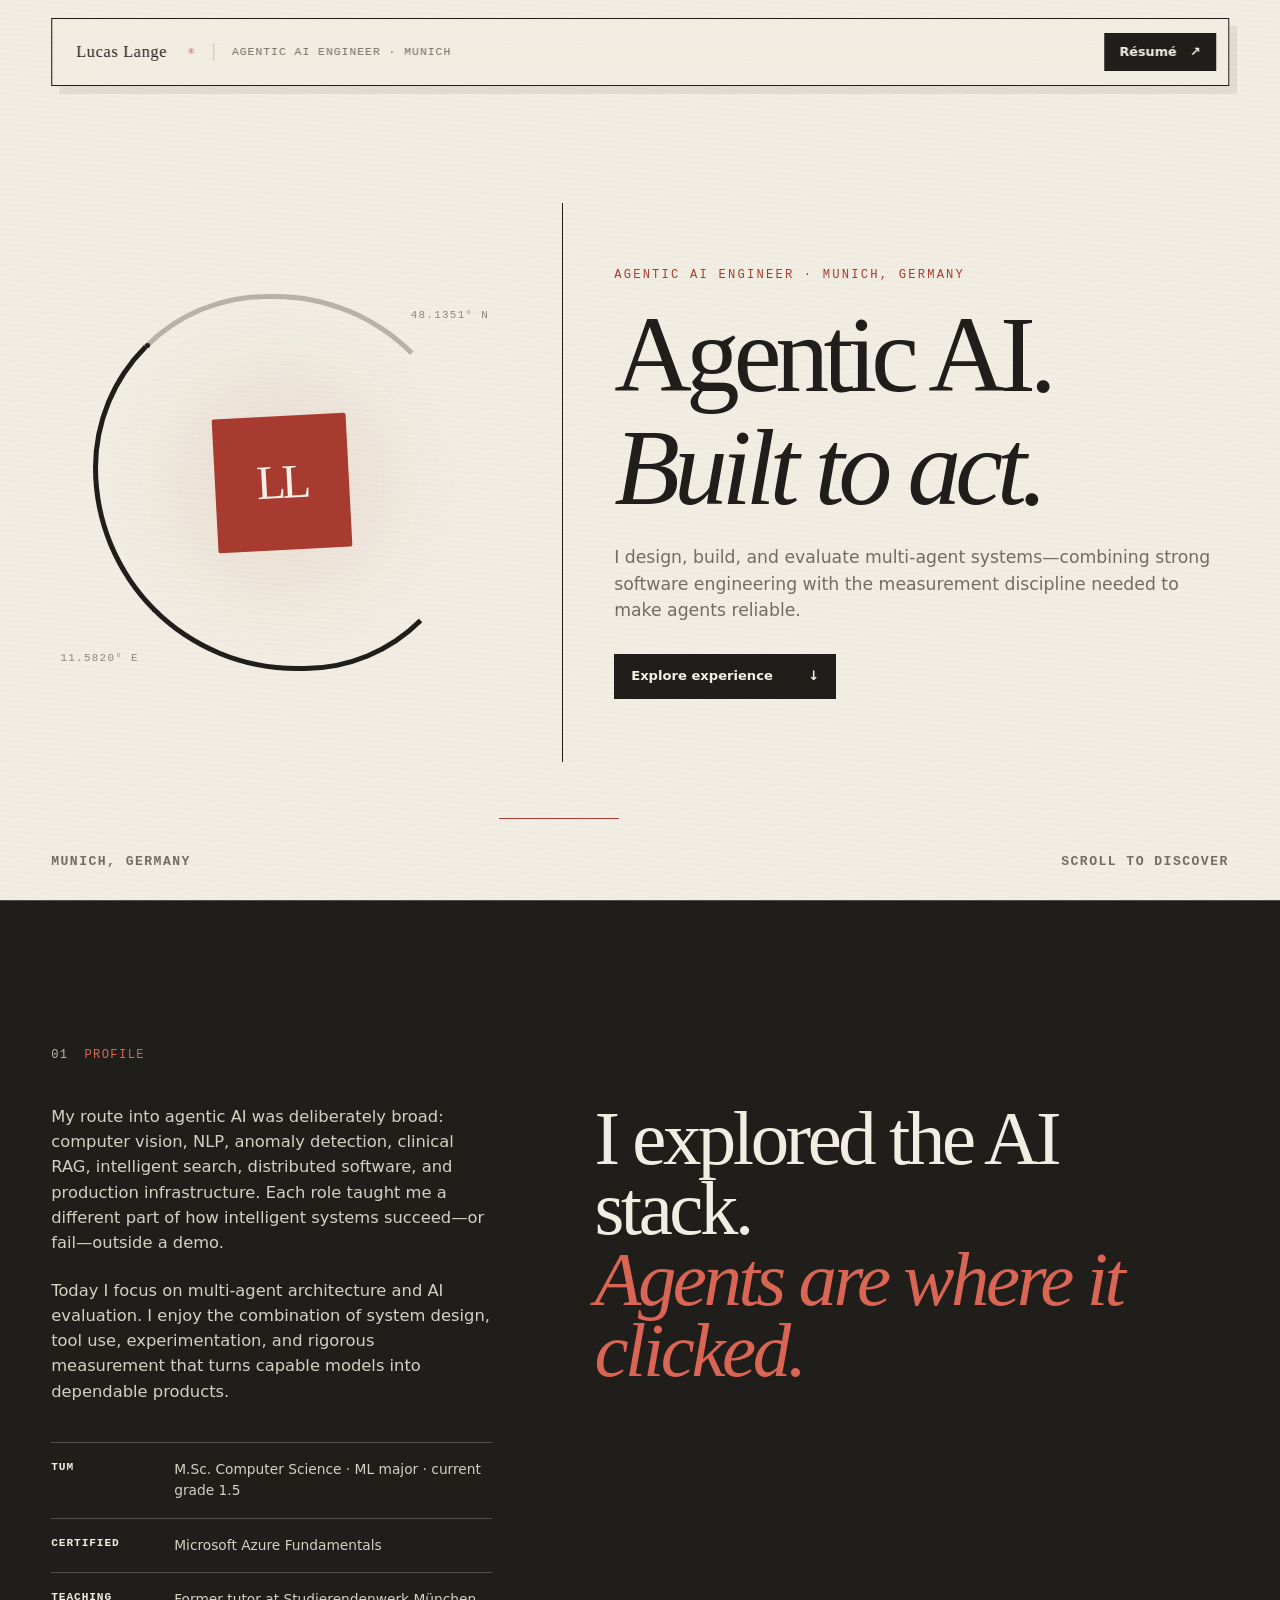
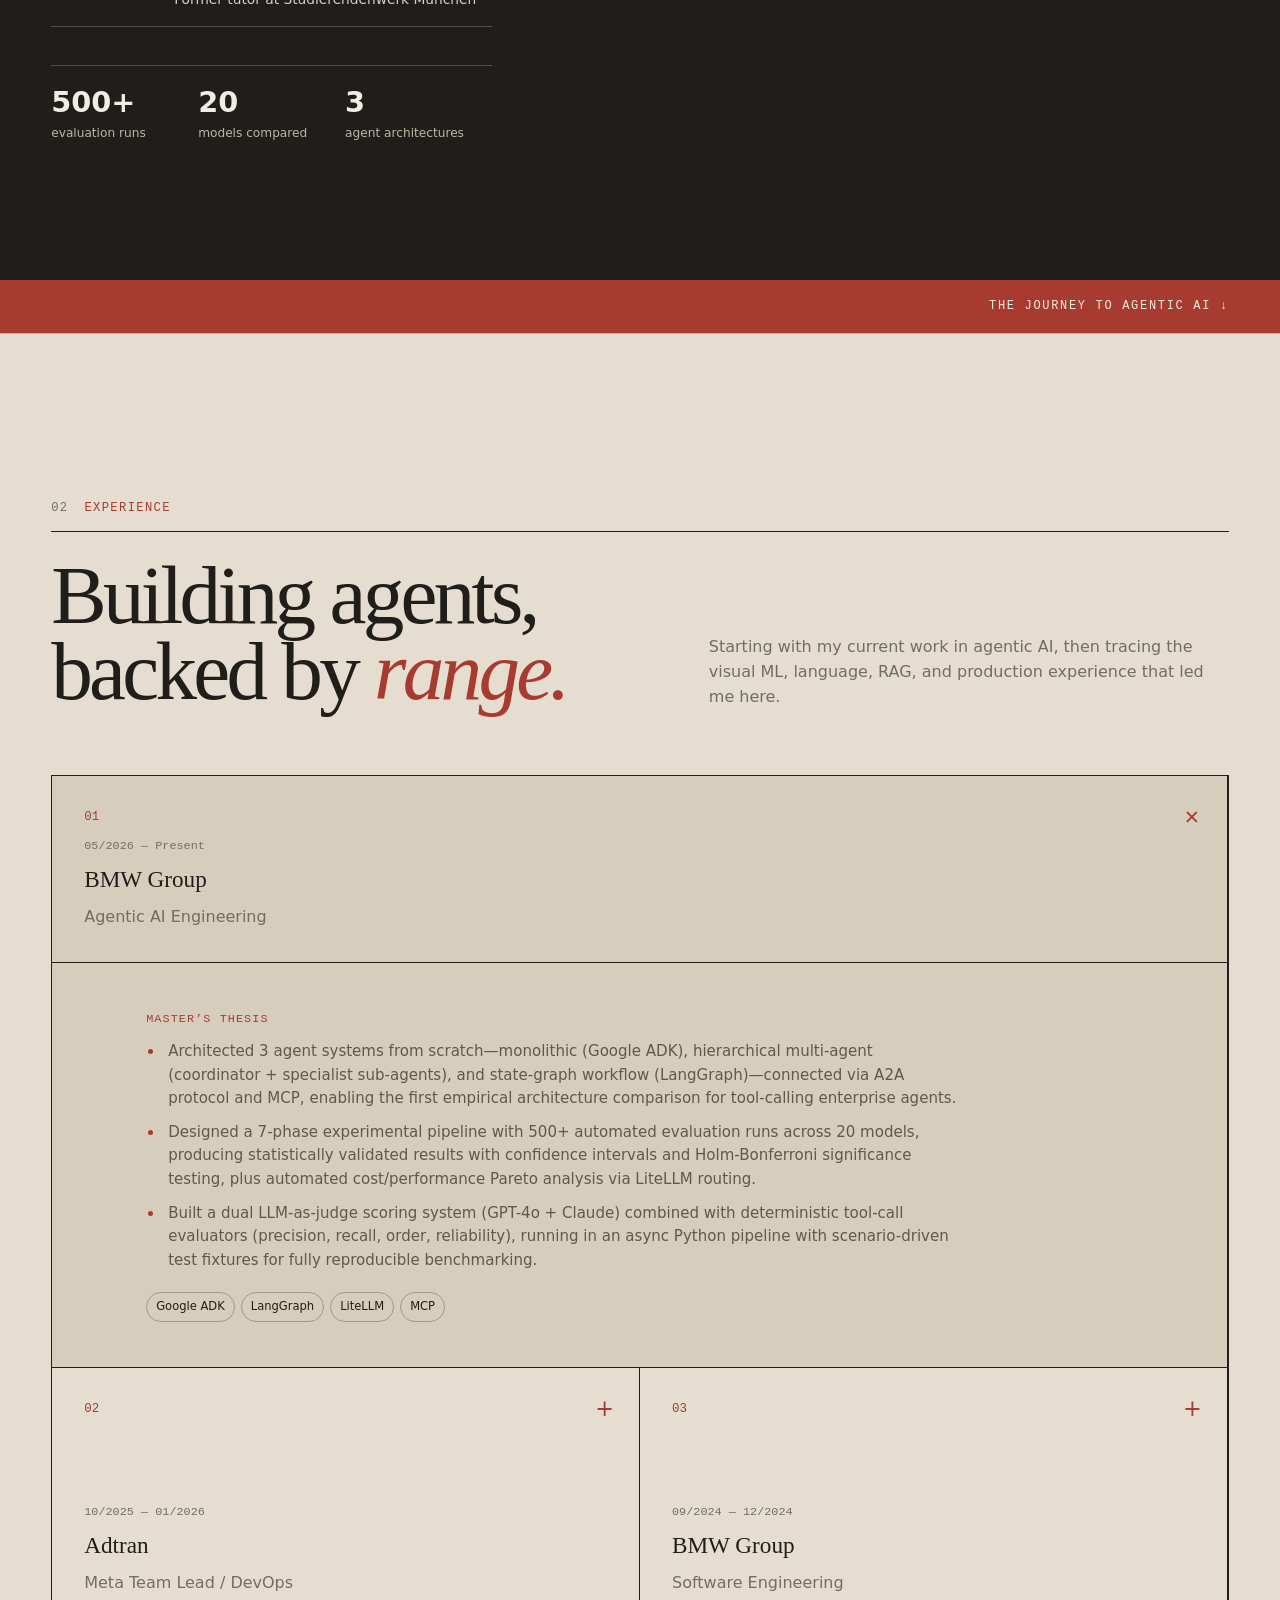
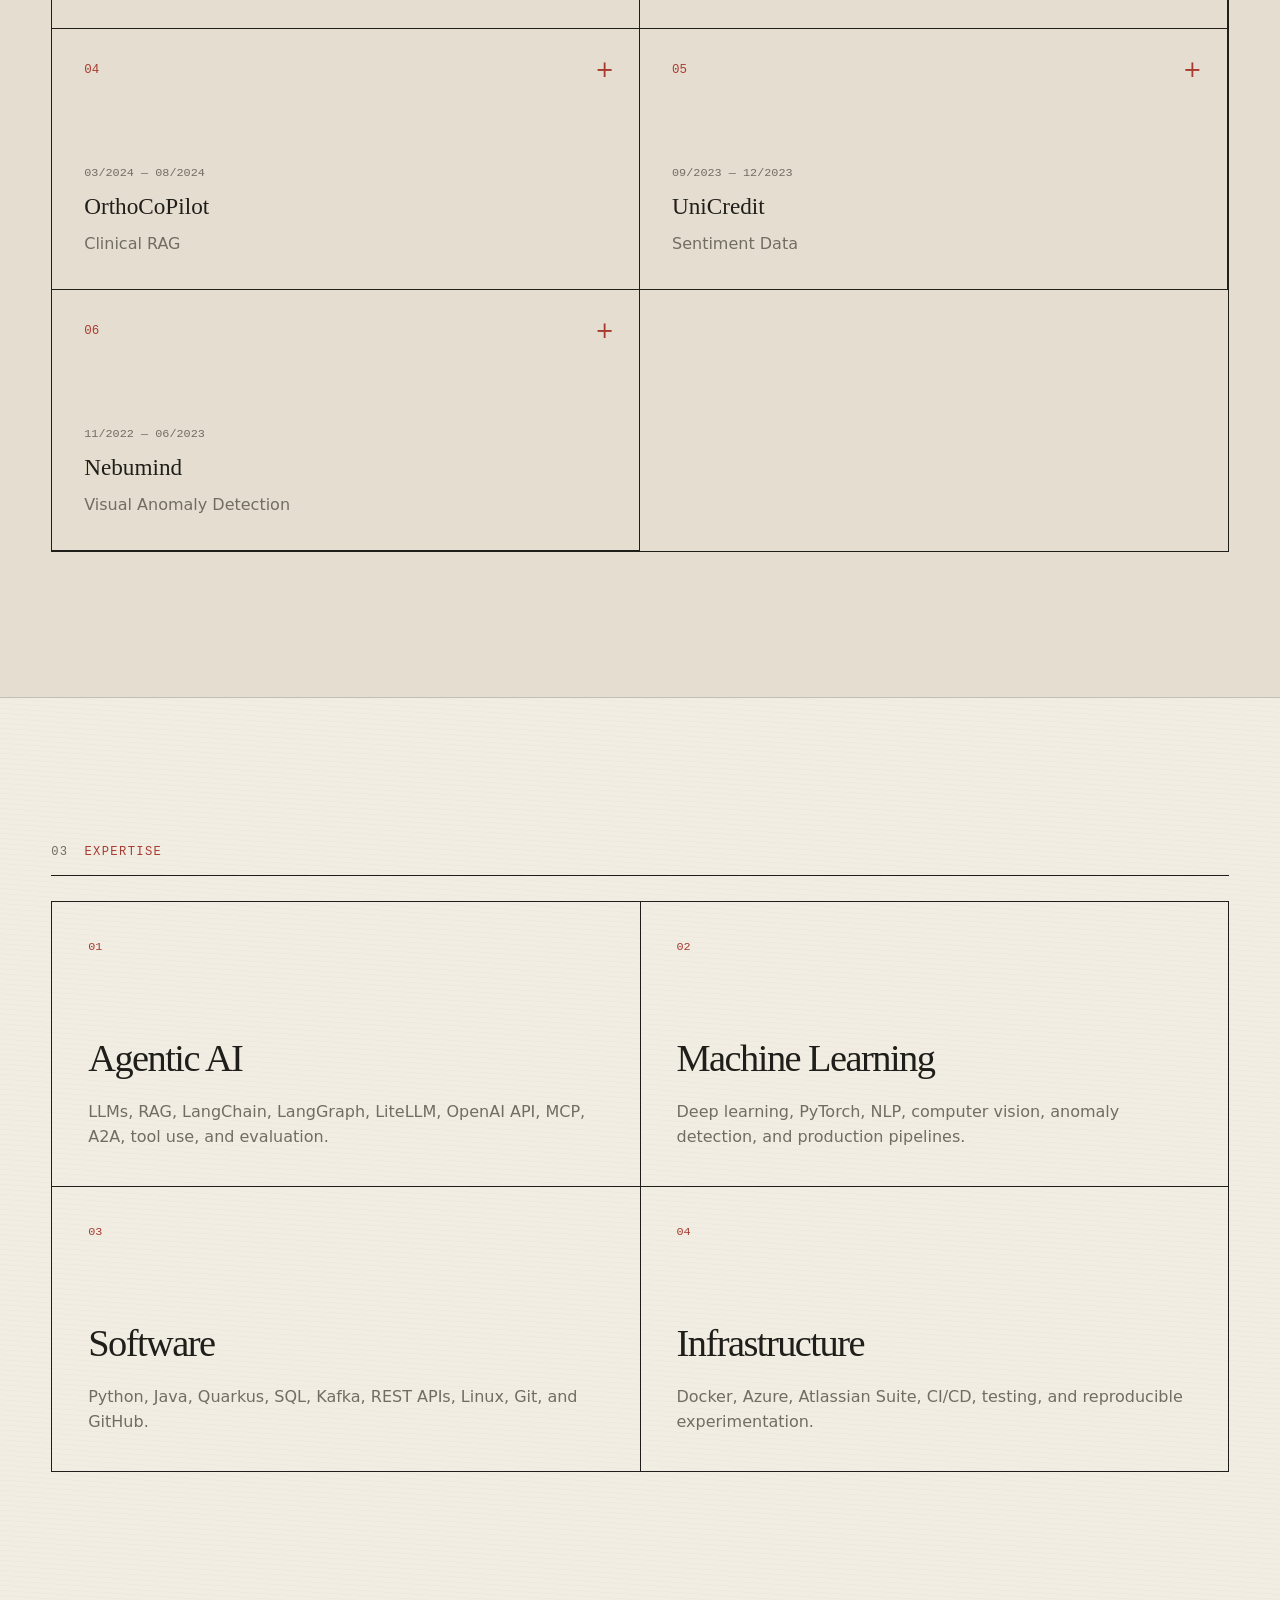
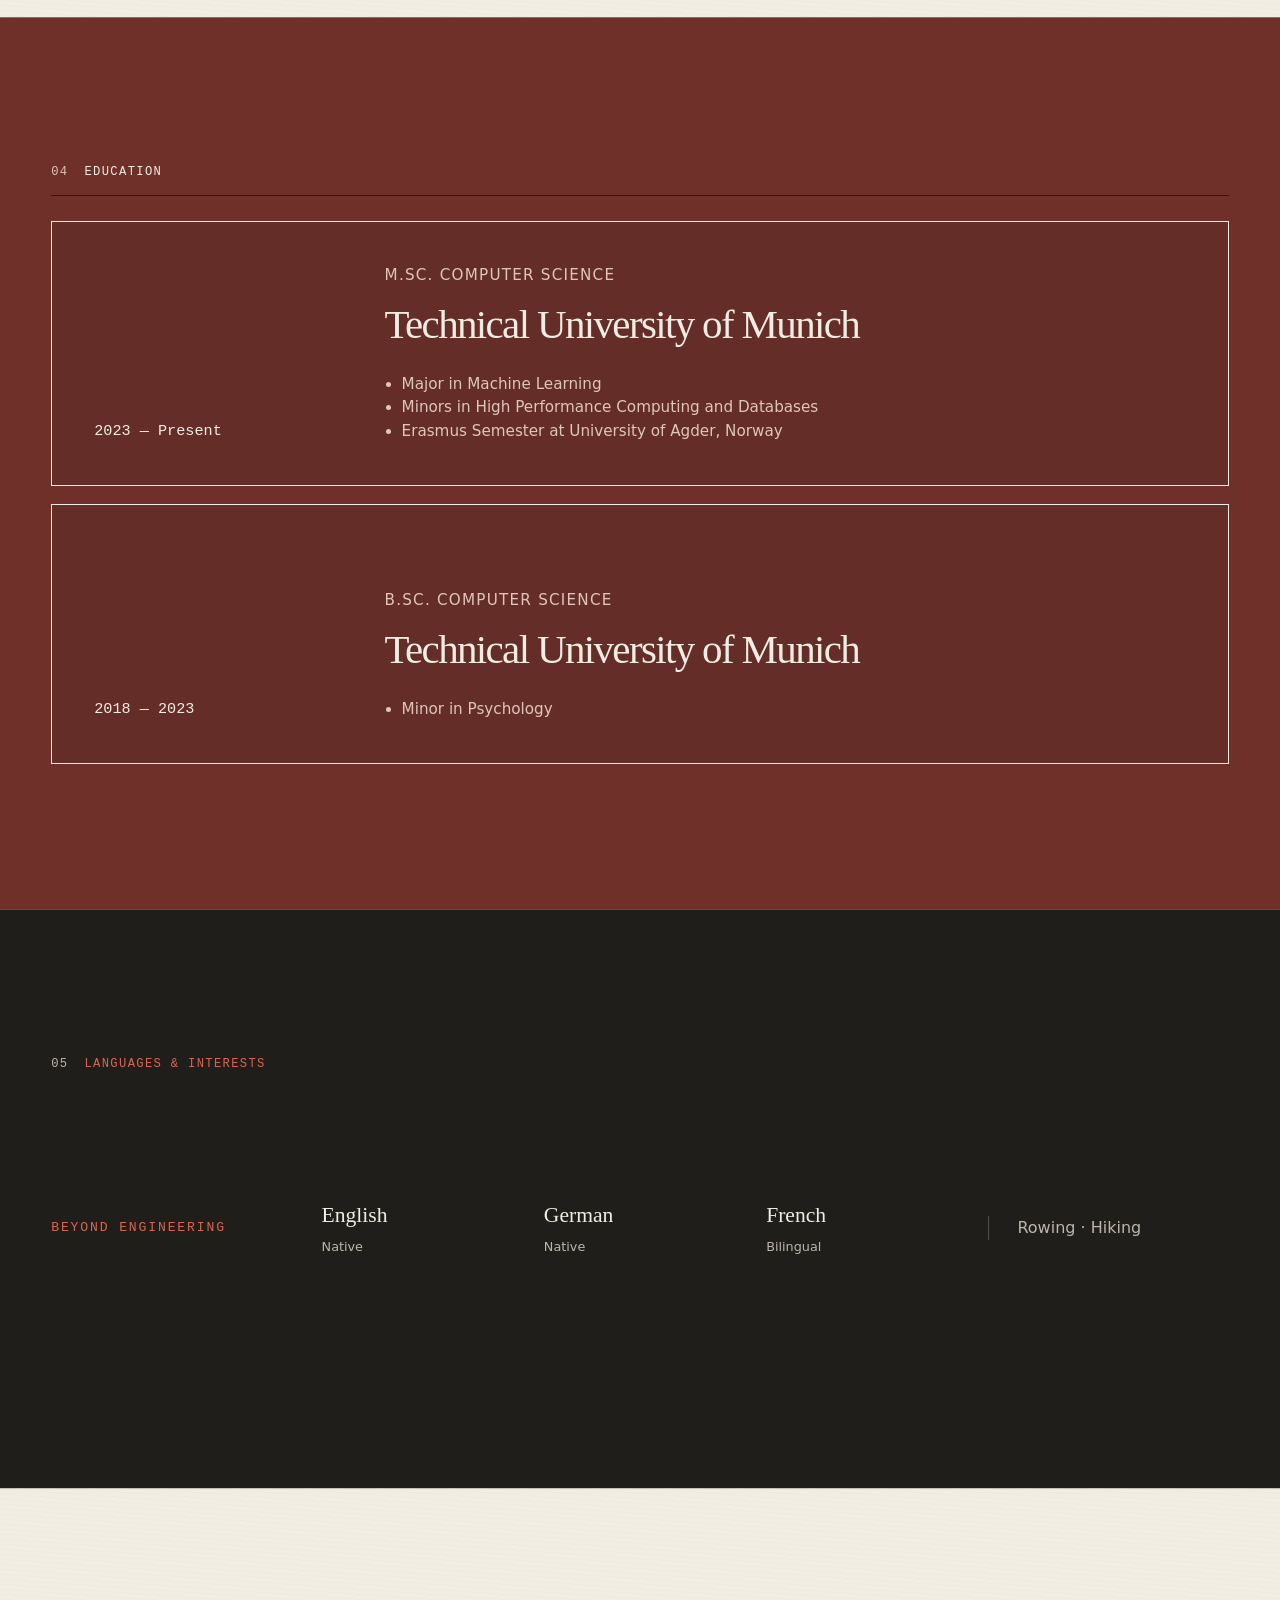
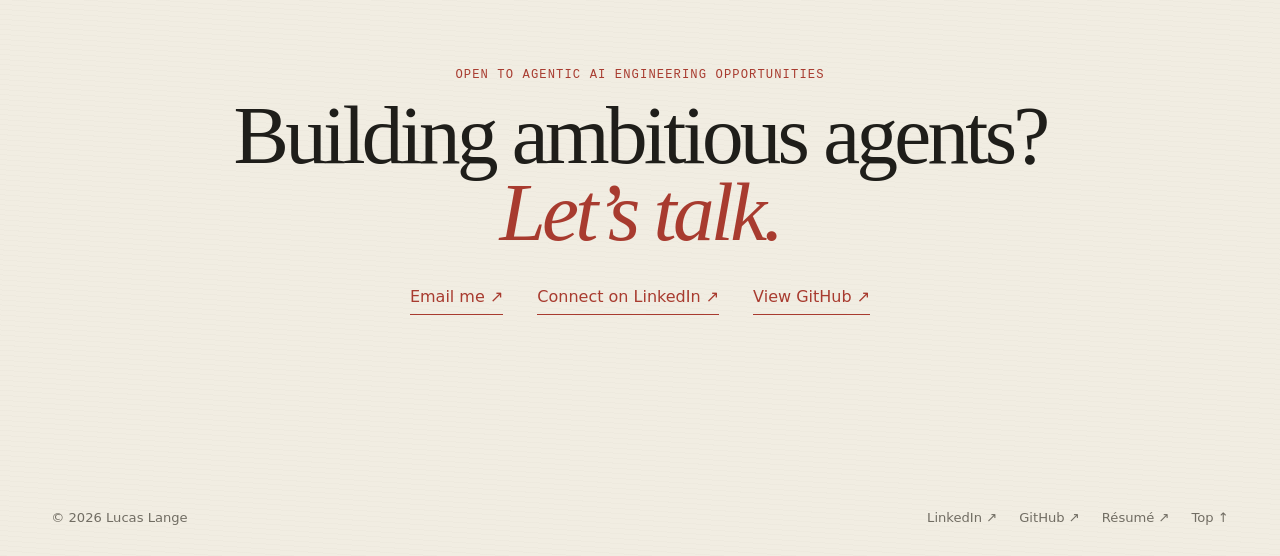
==== index.html @ dc18eecc "Use lotus favicon and simplify README" ====
<!doctype html>
<html lang="en" data-concept="wa" class="wa-two w3">
<head>
  <meta charset="utf-8">
  <meta name="viewport" content="width=device-width, initial-scale=1">
  <meta name="theme-color" content="#f1ede2">
  <meta name="description" content="Lucas Lange is an Agentic AI engineer in Munich, building and evaluating reliable multi-agent systems.">
  <title>Lucas Lange — Agentic AI Engineer</title>
  <link rel="icon" href="white_lotus.jpg" type="image/jpeg">
  <link rel="stylesheet" href="styles.css">
  <noscript><style>.reveal{opacity:1!important;transform:none!important}</style></noscript>
  <script src="script.js" defer></script>
</head>
<body>
  <a class="skip-link" href="#main">Skip to content</a>

  <header class="site-nav" data-header>
    <a class="wordmark" href="#top">Lucas Lange<span>®</span></a>
    <nav aria-label="Main navigation"><a href="#profile">Profile</a><a href="#experience">Experience</a><a href="#expertise">Expertise</a></nav>
    <a class="nav-action" href="LucasLange_CV_19072026.pdf" target="_blank" rel="noreferrer">Résumé <span>↗</span></a>
  </header>

  <main id="main">
    <section class="hero frame" id="top">
      <div class="hero-copy reveal">
        <p class="micro">Agentic AI Engineer · Munich, Germany</p>
        <h1><span class="line-one">Agentic AI.</span><span class="line-two">Built to act.</span></h1>
        <p class="hero-intro">I design, build, and evaluate multi-agent systems—combining strong software engineering with the measurement discipline needed to make agents reliable.</p>
        <a class="hero-link" href="#experience">Explore experience <span>↓</span></a>
      </div>

      <div class="hero-object reveal" aria-hidden="true">
        <div class="radar-ring ring-one"></div><div class="radar-ring ring-two"></div>
        <div class="object-core"><span>LL</span><small>AI / ML</small></div>
        <span class="coordinate coord-one">48.1351° N</span><span class="coordinate coord-two">11.5820° E</span>
      </div>
      <div class="hero-foot"><span>Munich, Germany</span><span>Scroll to discover</span></div>
    </section>

    <section class="profile section" id="profile">
      <div class="section-inner">
        <div class="section-tag reveal"><span>01</span> Profile</div>
        <div class="profile-grid">
          <h2 class="reveal">I explored the AI stack.<br><em>Agents are where it clicked.</em></h2>
          <div class="profile-copy reveal">
            <p>My route into agentic AI was deliberately broad: computer vision, NLP, anomaly detection, clinical RAG, intelligent search, distributed software, and production infrastructure. Each role taught me a different part of how intelligent systems succeed—or fail—outside a demo.</p>
            <p>Today I focus on multi-agent architecture and AI evaluation. I enjoy the combination of system design, tool use, experimentation, and rigorous measurement that turns capable models into dependable products.</p>
            <div class="profile-evidence">
              <span><b>TUM</b>M.Sc. Computer Science · ML major · current grade 1.5</span>
              <span><b>Certified</b>Microsoft Azure Fundamentals</span>
              <span><b>Teaching</b>Former tutor at Studierendenwerk München</span>
            </div>
            <div class="metrics"><div><strong>500+</strong><span>evaluation runs</span></div><div><strong>20</strong><span>models compared</span></div><div><strong>3</strong><span>agent architectures</span></div></div>
          </div>
        </div>
      </div>
    </section>

    <section class="experience section" id="experience">
      <div class="section-inner">
        <div class="section-tag reveal"><span>02</span> Experience</div>
        <div class="experience-heading reveal"><h2>Building agents,<br>backed by <em>range.</em></h2><p>Starting with my current work in agentic AI, then tracing the visual ML, language, RAG, and production experience that led me here.</p></div>
        <div class="experience-grid">
          <details class="experience-object reveal" name="roles" open>
            <summary><span class="object-number">01</span><div class="object-label"><small>05/2026 — Present</small><strong>BMW Group</strong><span>Agentic AI Engineering</span></div><i>+</i></summary>
            <div class="object-copy"><p class="role-title">Master’s Thesis</p><ul><li>Architected 3 agent systems from scratch—monolithic (Google ADK), hierarchical multi-agent (coordinator + specialist sub-agents), and state-graph workflow (LangGraph)—connected via A2A protocol and MCP, enabling the first empirical architecture comparison for tool-calling enterprise agents.</li><li>Designed a 7-phase experimental pipeline with 500+ automated evaluation runs across 20 models, producing statistically validated results with confidence intervals and Holm-Bonferroni significance testing, plus automated cost/performance Pareto analysis via LiteLLM routing.</li><li>Built a dual LLM-as-judge scoring system (GPT-4o + Claude) combined with deterministic tool-call evaluators (precision, recall, order, reliability), running in an async Python pipeline with scenario-driven test fixtures for fully reproducible benchmarking.</li></ul><div class="role-tags"><span>Google ADK</span><span>LangGraph</span><span>LiteLLM</span><span>MCP</span></div></div>
          </details>
          <details class="experience-object reveal" name="roles">
            <summary><span class="object-number">02</span><div class="object-label"><small>10/2025 — 01/2026</small><strong>Adtran</strong><span>Meta Team Lead / DevOps</span></div><i>+</i></summary>
            <div class="object-copy"><p class="role-title">Meta Team Lead / DevOps Engineer</p><ul><li>Owned DevOps lifecycle (CI/CD, Docker, hosting) and implemented offline-first sync with conflict resolution for a fault-management platform (Rust, PostgreSQL, React Native).</li></ul><div class="role-tags"><span>Rust</span><span>PostgreSQL</span><span>React Native</span><span>Docker</span></div></div>
          </details>
          <details class="experience-object reveal" name="roles">
            <summary><span class="object-number">03</span><div class="object-label"><small>09/2024 — 12/2024</small><strong>BMW Group</strong><span>Software Engineering</span></div><i>+</i></summary>
            <div class="object-copy"><p class="role-title">Software Engineer Intern</p><ul><li>Developed a Python-based anomaly detection system with REST APIs, collaborating with UI designers on Figma prototypes for the frontend interface, achieving a 10% error rate reduction in production configurations.</li><li>Engineered key components of an intelligent search algorithm using Java Quarkus, Python, and Kafka Streams, while implementing CI/CD pipelines in a joint BMW-Microsoft team, contributing to a solution achieving €9M annual cost savings.</li></ul><div class="role-tags"><span>Python</span><span>Java Quarkus</span><span>Kafka</span><span>CI/CD</span></div></div>
          </details>
          <details class="experience-object reveal" name="roles">
            <summary><span class="object-number">04</span><div class="object-label"><small>03/2024 — 08/2024</small><strong>OrthoCoPilot</strong><span>Clinical RAG</span></div><i>+</i></summary>
            <div class="object-copy"><p class="role-title">Machine Learning Working Student</p><ul><li>Designed and implemented a RAG pipeline (LangChain, Llama 2) to extract and structure medical information from clinical documentation, collaborating with medical professionals to ensure clinical accuracy.</li></ul><div class="role-tags"><span>LangChain</span><span>Llama 2</span><span>RAG</span><span>NLP</span></div></div>
          </details>
          <details class="experience-object reveal" name="roles">
            <summary><span class="object-number">05</span><div class="object-label"><small>09/2023 — 12/2023</small><strong>UniCredit</strong><span>Sentiment Data</span></div><i>+</i></summary>
            <div class="object-copy"><p class="role-title">Machine Learning Working Student</p><ul><li>Built data wrangling and preprocessing pipelines for a sentiment analysis dataset, aligning deliverables directly with stakeholders (Python, data pipeline, NLP).</li></ul><div class="role-tags"><span>Python</span><span>Data pipeline</span><span>NLP</span></div></div>
          </details>
          <details class="experience-object reveal" name="roles">
            <summary><span class="object-number">06</span><div class="object-label"><small>11/2022 — 06/2023</small><strong>Nebumind</strong><span>Visual Anomaly Detection</span></div><i>+</i></summary>
            <div class="object-copy"><p class="role-title">Data Analytics & Machine Learning Working Student</p><ul><li>Automated an image-based anomaly detection pipeline and built the accompanying dashboard UI (Python, computer vision, dashboard).</li></ul><div class="role-tags"><span>Python</span><span>Computer vision</span><span>Dashboard</span></div></div>
          </details>
        </div>
      </div>
    </section>

    <section class="expertise section" id="expertise">
      <div class="section-inner">
        <div class="section-tag reveal"><span>03</span> Expertise</div>
        <div class="expertise-grid">
          <article class="expertise-card reveal"><span>01</span><h3>Agentic AI</h3><p>LLMs, RAG, LangChain, LangGraph, LiteLLM, OpenAI API, MCP, A2A, tool use, and evaluation.</p></article>
          <article class="expertise-card reveal"><span>02</span><h3>Machine Learning</h3><p>Deep learning, PyTorch, NLP, computer vision, anomaly detection, and production pipelines.</p></article>
          <article class="expertise-card reveal"><span>03</span><h3>Software</h3><p>Python, Java, Quarkus, SQL, Kafka, REST APIs, Linux, Git, and GitHub.</p></article>
          <article class="expertise-card reveal"><span>04</span><h3>Infrastructure</h3><p>Docker, Azure, Atlassian Suite, CI/CD, testing, and reproducible experimentation.</p></article>
        </div>
      </div>
    </section>

    <section class="education section" id="education">
      <div class="section-inner">
        <div class="section-tag reveal"><span>04</span> Education</div>
        <div class="education-grid">
          <article class="education-card reveal"><time>2023 — Present</time><div><p>M.Sc. Computer Science</p><h3>Technical University of Munich</h3><ul><li>Major in Machine Learning</li><li>Minors in High Performance Computing and Databases</li><li>Erasmus Semester at University of Agder, Norway</li></ul></div></article>
          <article class="education-card reveal"><time>2018 — 2023</time><div><p>B.Sc. Computer Science</p><h3>Technical University of Munich</h3><ul><li>Minor in Psychology</li></ul></div></article>
        </div>
      </div>
    </section>

    <section class="languages-section section" id="languages">
      <div class="section-inner">
        <div class="section-tag reveal"><span>05</span> Languages &amp; interests</div>
        <div class="languages reveal"><span>Beyond engineering</span><strong>English <small>Native</small></strong><strong>German <small>Native</small></strong><strong>French <small>Bilingual</small></strong><i>Rowing · Hiking</i></div>
      </div>
    </section>

    <section class="contact section" id="contact"><div class="section-inner reveal"><p>Open to Agentic AI engineering opportunities</p><h2>Building ambitious agents?<br><em>Let’s talk.</em></h2><div class="contact-actions"><a href="mailto:lucas.lange1113@gmail.com">Email me <span>↗</span></a><a href="https://www.linkedin.com/in/lucas-lange-/" target="_blank" rel="noreferrer">Connect on LinkedIn <span>↗</span></a><a href="https://github.com/LucasLange1113" target="_blank" rel="noreferrer">View GitHub <span>↗</span></a></div></div></section>
  </main>

  <footer class="footer frame"><p>© <span data-year></span> Lucas Lange</p><div><a href="https://www.linkedin.com/in/lucas-lange-/" target="_blank" rel="noreferrer">LinkedIn ↗</a><a href="https://github.com/LucasLange1113" target="_blank" rel="noreferrer">GitHub ↗</a><a href="LucasLange_CV_19072026.pdf" target="_blank" rel="noreferrer">Résumé ↗</a><a href="#top">Top ↑</a></div></footer>
</body>
</html>
---- styles.css ----
:root {
  --bg:#171717; --panel:#1d1d1d; --ink:#f5f5f1; --muted:#aaa9a4; --accent:#f2ff19; --line:rgba(255,255,255,.14);
  --sans:Inter,"Helvetica Neue",Arial,sans-serif; --serif:Georgia,"Times New Roman",serif; --mono:"SFMono-Regular",Consolas,"Liberation Mono",monospace; --max:1220px;
}
*{box-sizing:border-box}html{scroll-behavior:smooth}body{margin:0;color:var(--ink);background:var(--bg);font-family:var(--sans);line-height:1.55;overflow-x:hidden}a{color:inherit;text-decoration:none}::selection{color:var(--bg);background:var(--accent)}.frame,.section-inner{width:min(calc(100% - 48px),var(--max));margin-inline:auto}.skip-link{position:fixed;top:-90px;left:20px;z-index:100;padding:10px 15px;color:var(--bg);background:var(--accent)}.skip-link:focus{top:0}:focus-visible{outline:2px solid var(--accent);outline-offset:4px}
.site-nav{position:fixed;top:16px;left:50%;z-index:25;width:min(calc(100% - 34px),1240px);height:62px;padding:0 10px 0 20px;display:grid;grid-template-columns:1fr auto 1fr;align-items:center;background:color-mix(in srgb,var(--bg) 80%,transparent);border:1px solid var(--line);border-radius:40px;backdrop-filter:blur(18px);transform:translateX(-50%);transition:top .25s,background .25s}.site-nav.scrolled{top:7px;background:color-mix(in srgb,var(--bg) 94%,transparent)}.wordmark{font-weight:750;letter-spacing:-.04em}.wordmark span{margin-left:3px;color:var(--accent);font-size:.5rem;vertical-align:top}.site-nav nav{display:flex;gap:31px}.site-nav nav a{color:var(--muted);font-size:.7rem}.site-nav nav a:hover{color:var(--accent)}.nav-action{justify-self:end;padding:9px 15px;color:var(--bg);background:var(--accent);border-radius:25px;font-size:.7rem;font-weight:750}.nav-action span{margin-left:9px}
.concept-picker{position:fixed;right:16px;bottom:16px;z-index:40;width:230px;color:var(--ink);font-size:.68rem}.picker-toggle{width:100%;padding:10px 11px;display:grid;grid-template-columns:1fr auto 20px;align-items:center;gap:8px;color:inherit;background:color-mix(in srgb,var(--bg) 88%,transparent);border:1px solid var(--line);border-radius:12px;box-shadow:0 12px 40px rgba(0,0,0,.22);backdrop-filter:blur(18px);cursor:pointer;text-align:left}.picker-toggle span{color:var(--muted);font-size:.57rem;text-transform:uppercase;letter-spacing:.08em}.picker-toggle strong{font-weight:750}.picker-toggle i{font-style:normal;font-size:1.1rem;text-align:center;transition:transform .2s}.concept-picker.open .picker-toggle i{transform:rotate(45deg)}.picker-list{position:absolute;right:0;bottom:50px;width:100%;padding:7px;display:grid;gap:2px;background:color-mix(in srgb,var(--bg) 94%,transparent);border:1px solid var(--line);border-radius:13px;box-shadow:0 18px 55px rgba(0,0,0,.28);backdrop-filter:blur(20px);opacity:0;visibility:hidden;transform:translateY(8px);transition:.2s}.concept-picker.open .picker-list{opacity:1;visibility:visible;transform:none}.picker-list a{padding:7px 8px;display:grid;grid-template-columns:24px 1fr auto;align-items:center;border-radius:7px}.picker-list a:hover,.picker-list a[aria-current=page]{color:var(--bg);background:var(--accent)}.picker-list b{font-family:var(--mono);font-size:.58rem}.picker-list span{font-weight:750}.picker-list small{opacity:.65}.picker-list hr{width:100%;margin:3px 0;border:0;border-top:1px solid var(--line)}
.hero{position:relative;min-height:100svh;padding-top:130px;padding-bottom:65px;display:grid;grid-template-columns:1.08fr .92fr;gap:50px;align-items:center}.micro,.section-tag{margin:0 0 25px;color:var(--accent);font-family:var(--mono);font-size:.65rem;letter-spacing:.11em;text-transform:uppercase}.hero h1{margin:0;font-size:clamp(4rem,8.2vw,8rem);font-weight:400;line-height:.87;letter-spacing:-.075em}.hero h1 span{display:block}.hero h1 .line-two{margin-left:13%;}.hero-intro{max-width:560px;margin:31px 0 0;color:var(--muted);font-size:1rem}.hero-link{margin-top:30px;padding:12px 17px;display:inline-flex;gap:35px;color:var(--bg);background:var(--accent);border-radius:4px;font-size:.75rem;font-weight:750;transition:transform .2s}.hero-link:hover{transform:translateY(-3px)}.hero-foot{position:absolute;right:0;bottom:24px;left:0;display:flex;justify-content:space-between;color:var(--muted);font-family:var(--mono);font-size:.58rem;text-transform:uppercase;letter-spacing:.08em}
.hero-object{position:relative;justify-self:center;width:min(39vw,470px);aspect-ratio:1;display:grid;place-items:center}.hero-object::before{content:"";position:absolute;inset:6%;background:radial-gradient(circle,rgba(242,255,25,.16),transparent 62%);filter:blur(18px)}.radar-ring{position:absolute;border:1px solid color-mix(in srgb,var(--accent) 35%,transparent);border-radius:50%;animation:spin 18s linear infinite}.ring-one{inset:4%;border-style:dashed}.ring-two{inset:21%;animation-direction:reverse;animation-duration:11s}.radar-ring::after{content:"";position:absolute;top:12%;left:13%;width:8px;height:8px;background:var(--accent);border-radius:50%;box-shadow:0 0 18px var(--accent)}.object-core{position:relative;width:42%;aspect-ratio:1;display:flex;flex-direction:column;align-items:center;justify-content:center;color:var(--bg);background:var(--accent);border-radius:50%;box-shadow:0 0 70px color-mix(in srgb,var(--accent) 20%,transparent)}.object-core span{font-size:4.3rem;font-weight:800;line-height:.85;letter-spacing:-.08em}.object-core small{margin-top:10px;font-family:var(--mono);font-size:.55rem;letter-spacing:.14em}.coordinate{position:absolute;color:var(--muted);font-family:var(--mono);font-size:.55rem}.coord-one{top:12%;right:5%}.coord-two{bottom:10%;left:2%}.device-screen,.device-controls,.ocean,.monolith{display:none}@keyframes spin{to{transform:rotate(360deg)}}
.section{padding:125px 0;border-top:1px solid var(--line)}.section-tag{padding-bottom:13px;display:flex;gap:16px;border-bottom:1px solid var(--line)}.section-tag span{color:var(--muted)}.profile-grid{display:grid;grid-template-columns:1.1fr .9fr;gap:90px}.profile h2,.experience-heading h2,.contact h2{margin:0;font-size:clamp(3rem,6.5vw,6.3rem);font-weight:400;line-height:.92;letter-spacing:-.065em}.profile h2 em{color:var(--accent);font-style:normal}.profile-copy>p{max-width:590px;color:var(--muted);font-size:1.05rem}.metrics{margin-top:50px;padding-top:22px;display:grid;grid-template-columns:repeat(3,1fr);border-top:1px solid var(--line)}.metrics div{display:flex;flex-direction:column}.metrics strong{font-size:1.8rem;line-height:1}.metrics span{margin-top:7px;color:var(--muted);font-size:.65rem}
.experience{background:var(--panel)}.experience-heading{margin-bottom:65px;display:flex;justify-content:space-between;align-items:end;gap:35px}.experience-heading p{max-width:360px;margin:0;color:var(--muted)}.experience-grid{border-top:1px solid var(--line)}.experience-object{border-bottom:1px solid var(--line)}.experience-object summary{padding:27px 0;display:grid;grid-template-columns:70px 1fr 30px;align-items:center;gap:10px;cursor:pointer;list-style:none}.experience-object summary::-webkit-details-marker{display:none}.object-number{color:var(--accent);font-family:var(--mono);font-size:.7rem}.object-label{display:grid;grid-template-columns:180px .8fr 1.2fr;align-items:center;gap:20px}.object-label small{color:var(--muted);font-family:var(--mono);font-size:.62rem}.object-label strong{font-size:.9rem}.object-label>span{color:var(--muted)}.experience-object summary>i{color:var(--accent);font-style:normal;font-size:1.4rem;transition:transform .2s}.experience-object[open] summary>i{transform:rotate(45deg)}.object-copy{padding:0 40px 35px 250px}.role-title{color:var(--accent);font-family:var(--mono);font-size:.65rem;text-transform:uppercase;letter-spacing:.09em}.object-copy ul{max-width:820px;margin:0;padding-left:18px;color:var(--muted);font-size:.85rem}.object-copy li{margin-bottom:11px;padding-left:4px}.object-copy li::marker{color:var(--accent)}.role-tags{margin-top:20px;display:flex;flex-wrap:wrap;gap:6px}.role-tags span{padding:5px 9px;border:1px solid var(--line);border-radius:20px;font-size:.62rem}
.expertise-grid{display:grid;grid-template-columns:repeat(2,1fr);gap:12px}.expertise-card{min-height:260px;padding:28px;display:flex;flex-direction:column;justify-content:flex-end;background:var(--panel);border:1px solid var(--line)}.expertise-card>span{margin-bottom:auto;color:var(--accent);font-family:var(--mono);font-size:.65rem}.expertise-card h3{margin:30px 0 7px;font-size:1.7rem;font-weight:450;letter-spacing:-.04em}.expertise-card p{max-width:470px;margin:0;color:var(--muted);font-size:.82rem}
.education{background:var(--panel)}.education-grid{display:grid;grid-template-columns:1fr 1fr;gap:12px}.education-card{min-height:310px;padding:28px;display:flex;flex-direction:column;justify-content:space-between;border:1px solid var(--line)}.education-card time{color:var(--accent);font-family:var(--mono);font-size:.65rem}.education-card p{margin:0;color:var(--muted);font-size:.68rem;text-transform:uppercase;letter-spacing:.08em}.education-card h3{margin:6px 0 16px;font-size:1.65rem;font-weight:450;letter-spacing:-.04em}.education-card ul{margin:0;padding-left:17px;color:var(--muted);font-size:.78rem}.languages{margin-top:12px;padding:22px 26px;display:flex;align-items:center;gap:32px;border:1px solid var(--line)}.languages>span{margin-right:auto;color:var(--accent);font-family:var(--mono);font-size:.65rem;text-transform:uppercase}.languages strong{font-size:.78rem}.languages small{margin-left:5px;color:var(--muted);font-weight:400}.languages i{color:var(--muted);font-size:.75rem}
.contact{text-align:center}.contact p{color:var(--accent);font-family:var(--mono);font-size:.67rem;text-transform:uppercase;letter-spacing:.09em}.contact a{margin-top:35px;padding-bottom:4px;display:inline-block;color:var(--accent);border-bottom:1px solid var(--accent)}.contact a span{display:inline-block;transition:transform .2s}.contact a:hover span{transform:translate(3px,-3px)}.footer{padding:28px 0;display:flex;justify-content:space-between;color:var(--muted);font-size:.65rem}.footer p{margin:0}.footer div{display:flex;gap:22px}.footer a:hover{color:var(--accent)}
.reveal{opacity:0;transform:translateY(20px);transition:opacity .7s,transform .7s cubic-bezier(.22,1,.36,1)}.reveal.visible{opacity:1;transform:none}.hero .reveal{opacity:1;transform:none;animation:arrive .8s both}.hero .hero-object{animation-delay:.12s}@keyframes arrive{from{opacity:0;transform:translateY(20px)}}
.experience .reveal{opacity:1;transform:none}

/* 02 — architectural product studio */
html[data-concept=brikken]{--bg:#f1f0ed;--panel:#e7e5e1;--ink:#0b0b0b;--muted:#676663;--accent:#122dff;--line:rgba(0,0,0,.17)}
[data-concept=brikken] .site-nav{border-radius:0;border-inline:0}[data-concept=brikken] .hero{background-image:linear-gradient(90deg,transparent calc(25% - .5px),var(--line) 25%,transparent calc(25% + .5px),transparent calc(50% - .5px),var(--line) 50%,transparent calc(50% + .5px),transparent calc(75% - .5px),var(--line) 75%,transparent calc(75% + .5px))}[data-concept=brikken] .hero h1{text-transform:uppercase;font-size:clamp(4rem,9vw,9rem);line-height:.76}[data-concept=brikken] .hero h1 .line-two{margin-left:0;color:var(--accent)}[data-concept=brikken] .radar-ring,[data-concept=brikken] .object-core{display:none}[data-concept=brikken] .monolith{position:relative;width:65%;aspect-ratio:1;display:block;transform:rotate(30deg) skew(-5deg)}[data-concept=brikken] .monolith i{position:absolute;inset:16%;border:38px solid #bcb9b1;box-shadow:inset 0 -35px 0 var(--accent),0 35px 70px rgba(0,0,0,.15);transform:rotate(calc(var(--i,0)*60deg))}[data-concept=brikken] .monolith i:nth-child(2){--i:1;opacity:.55}[data-concept=brikken] .monolith i:nth-child(3){--i:2;opacity:.22}[data-concept=brikken] .expertise-card{border-radius:0}[data-concept=brikken] .profile h2 em{font-style:italic}

/* 03 — retro handheld portfolio */
html[data-concept=handheld]{--bg:#c8d3dc;--panel:#b9c5cf;--ink:#172029;--muted:#65727d;--accent:#ff4e24;--line:rgba(23,32,41,.16);--sans:var(--mono)}
[data-concept=handheld] .site-nav{background:rgba(205,216,225,.8);border-radius:8px}[data-concept=handheld] .hero{min-height:940px;grid-template-columns:1fr 1fr}[data-concept=handheld] .hero-copy{align-self:start;margin-top:80px}[data-concept=handheld] .hero h1{font-family:var(--mono);font-size:clamp(2.5rem,5.5vw,5rem);line-height:.95;text-transform:uppercase;letter-spacing:-.06em}[data-concept=handheld] .hero h1 .line-two{margin:0}[data-concept=handheld] .hero-object{width:min(40vw,430px);aspect-ratio:.67;padding:28px;background:linear-gradient(130deg,#f4f6f6,#b9c4cc);border:1px solid rgba(255,255,255,.8);border-radius:48px;box-shadow:20px 35px 70px rgba(41,55,65,.3),inset 0 0 0 2px rgba(255,255,255,.32)}[data-concept=handheld] .hero-object::before,[data-concept=handheld] .radar-ring,[data-concept=handheld] .object-core{display:none}[data-concept=handheld] .device-screen{width:100%;height:54%;padding:20px;display:flex;flex-direction:column;color:#e7ecef;background:#121518;border:11px solid #22272b;border-radius:26px;box-shadow:inset 0 0 24px #000}[data-concept=handheld] .screen-top{display:flex;justify-content:space-between;color:#7f8a91;font-size:.55rem}.screen-top i{width:7px;height:7px;background:var(--accent);border-radius:50%;box-shadow:0 0 9px var(--accent)}[data-concept=handheld] .device-screen p{margin:25px 0 5px;color:var(--accent);font-size:.65rem}.device-screen strong{font-size:1.2rem}.device-screen small{color:#77828a}.device-screen ul{margin:auto 0 0;padding:0;list-style:none;color:#a7b0b6;font-size:.58rem;line-height:1.9}[data-concept=handheld] .device-controls{position:absolute;right:15%;bottom:8%;width:130px;aspect-ratio:1;display:grid;place-items:center;background:#e7eaeb;border:1px solid #a9b1b7;border-radius:50%;box-shadow:7px 10px 18px rgba(40,50,58,.22)}[data-concept=handheld] .device-controls b{width:54px;aspect-ratio:1;background:linear-gradient(#fff,#d4dadd);border-radius:50%;box-shadow:0 5px 10px #a9b1b7}[data-concept=handheld] .device-controls i{position:absolute;width:6px;height:6px;background:var(--accent);border-radius:50%}[data-concept=handheld] .device-controls i:first-child{top:15px}[data-concept=handheld] .device-controls i:last-child{bottom:15px}[data-concept=handheld] .experience-grid{padding:20px;background:#dce3e8;border:1px solid var(--line);border-radius:28px;box-shadow:12px 16px 45px rgba(45,61,72,.17)}[data-concept=handheld] .experience-object summary{padding:16px;background:#172029;color:#e8edef;border-bottom:1px solid #48545e}[data-concept=handheld] .experience-object:first-child summary{border-radius:12px 12px 0 0}[data-concept=handheld] .object-copy{padding:25px;background:#eef2f4}

/* 04 — cinematic marine */
html[data-concept=seasats]{--bg:#aeb4b7;--panel:#1d303b;--ink:#fff;--muted:#d5dadd;--accent:#e2c5a5;--line:rgba(255,255,255,.25);--sans:"Helvetica Neue",Arial,sans-serif}
[data-concept=seasats] .hero{width:100%;max-width:none;padding-inline:max(24px,calc((100vw - var(--max))/2));background:linear-gradient(#b9b5b5 0%,#a9adb0 42%,#536d7b 64%,#122a37 100%)}[data-concept=seasats] .hero-copy{position:relative;z-index:2;grid-column:1/-1;text-align:center}[data-concept=seasats] .hero h1{font-family:var(--serif);font-size:clamp(4rem,9vw,9rem);line-height:.78;letter-spacing:-.07em}[data-concept=seasats] .hero h1 .line-two{margin:0}[data-concept=seasats] .hero-intro{margin:35px auto 0;color:white}[data-concept=seasats] .hero-link{color:#172a34;background:white}[data-concept=seasats] .hero-object{position:absolute;inset:auto 0 0;width:100%;height:48%;max-width:none;aspect-ratio:auto;overflow:hidden}[data-concept=seasats] .hero-object::before,[data-concept=seasats] .radar-ring,[data-concept=seasats] .object-core{display:none}[data-concept=seasats] .ocean{position:absolute;inset:32% 0 0;display:block;background:repeating-radial-gradient(ellipse at 50% 0,transparent 0 45px,rgba(255,255,255,.15) 47px 48px),linear-gradient(#365766,#0c2531)}[data-concept=seasats] .boat{position:absolute;bottom:34%;width:150px;height:35px;background:#102630;border-radius:50% 50% 20% 20%;box-shadow:0 16px 30px rgba(0,0,0,.3)}[data-concept=seasats] .boat::before{content:"";position:absolute;left:50%;bottom:25px;width:3px;height:75px;background:#1b323d}[data-concept=seasats] .boat-one{left:13%;transform:scale(.8)}[data-concept=seasats] .boat-two{left:45%;bottom:23%}[data-concept=seasats] .boat-three{right:10%;transform:scale(1.2)}[data-concept=seasats] .micro{color:white}[data-concept=seasats] .profile{color:#172a34;background:#e4e5e2}[data-concept=seasats] .profile{--muted:#63717a;--line:rgba(23,42,52,.18)}[data-concept=seasats] .profile h2,[data-concept=seasats] .experience-heading h2,[data-concept=seasats] .contact h2{font-family:var(--serif);font-weight:400}[data-concept=seasats] .experience-object{min-height:68vh;display:flex;align-items:center;background:linear-gradient(140deg,#263d49,#0f2029)}[data-concept=seasats] .experience-object summary{width:100%;padding-inline:30px}[data-concept=seasats] .expertise{color:#172a34;background:#e4e5e2;--muted:#63717a;--line:rgba(23,42,52,.18)}[data-concept=seasats] .expertise-card{background:#d4d8d6}

/* 05 — neon bottle shelf */
html[data-concept=ciao]{--bg:#050505;--panel:#0c0c0e;--ink:#f8f6f4;--muted:#a7a2a8;--accent:#d653ff;--line:rgba(255,255,255,.17)}
[data-concept=ciao] body{background-image:radial-gradient(circle at 18% 20%,rgba(224,55,127,.17),transparent 27%),radial-gradient(circle at 80% 45%,rgba(0,192,255,.14),transparent 30%)}[data-concept=ciao] .site-nav{border-radius:3px}[data-concept=ciao] .hero h1{text-transform:uppercase;font-style:italic;font-weight:900;line-height:.78}[data-concept=ciao] .hero h1 .line-two{margin-left:4%;color:var(--accent)}[data-concept=ciao] .hero-object{perspective:700px}[data-concept=ciao] .radar-ring{border-color:rgba(255,255,255,.15);transform:rotateX(65deg)}[data-concept=ciao] .object-core{width:30%;height:75%;aspect-ratio:auto;color:white;background:linear-gradient(90deg,#17091f,#ac2fe0 35%,#4d0c67 65%,#110616);border:1px solid #cf66ef;border-radius:35px 35px 22px 22px;box-shadow:0 0 45px rgba(214,83,255,.38);transform:rotate(12deg)}[data-concept=ciao] .object-core::before{content:"";position:absolute;top:-8px;width:90%;height:15px;background:#777;border-radius:50%;box-shadow:inset 0 -4px 4px #222}[data-concept=ciao] .object-core span{font-size:2.8rem;font-style:italic;transform:rotate(-90deg)}[data-concept=ciao] .object-core small{display:none}[data-concept=ciao] .experience-grid{padding:60px 20px 35px;display:flex;align-items:flex-start;gap:24px;overflow-x:auto;border:0;background:radial-gradient(ellipse at 50% 10%,#313135,#0a0a0c 58%)}[data-concept=ciao] .experience-object{min-width:165px;border:0}[data-concept=ciao] .experience-object summary{position:relative;width:150px;height:430px;padding:38px 17px 25px;display:flex;flex-direction:column;justify-content:center;color:white;background:linear-gradient(90deg,#110d17,#6d2881 35%,#3c1448 68%,#09070b);border:1px solid #9d50ad;border-radius:55px 55px 25px 25px;box-shadow:0 25px 28px #000,0 0 28px rgba(213,83,255,.18);transform:rotate(-5deg);overflow:hidden;transition:transform .25s}[data-concept=ciao] .experience-object:nth-child(2) summary{background:linear-gradient(90deg,#061612,#25755c,#0c3229);border-color:#46b892;transform:rotate(4deg)}[data-concept=ciao] .experience-object:nth-child(3) summary{background:linear-gradient(90deg,#15070a,#9d293e,#420e19);border-color:#e4546c;transform:rotate(-2deg)}[data-concept=ciao] .experience-object:nth-child(4) summary{background:linear-gradient(90deg,#111308,#99902d,#393410);border-color:#d6c951;transform:rotate(5deg)}[data-concept=ciao] .experience-object:nth-child(5) summary{background:linear-gradient(90deg,#07121b,#19658e,#0a2c40);border-color:#43a6d8;transform:rotate(-4deg)}[data-concept=ciao] .experience-object:nth-child(6) summary{background:linear-gradient(90deg,#160b05,#9b4826,#3c190b);border-color:#e67646;transform:rotate(3deg)}[data-concept=ciao] .experience-object summary::before{content:"";position:absolute;top:-7px;left:5%;width:90%;height:18px;background:linear-gradient(#aaa,#333);border-radius:50%}[data-concept=ciao] .experience-object summary:hover{transform:translateY(-12px) rotate(0)}[data-concept=ciao] .object-number{font-size:1rem}[data-concept=ciao] .object-label{display:flex;flex-direction:column;gap:8px;text-align:center}[data-concept=ciao] .object-label small{order:3;color:#ddd}[data-concept=ciao] .object-label strong{font-size:1.35rem;text-transform:uppercase;writing-mode:vertical-rl;transform:rotate(180deg);letter-spacing:.06em}[data-concept=ciao] .object-label>span{font-size:.65rem;color:white}[data-concept=ciao] .experience-object summary>i{position:absolute;right:12px;bottom:18px}[data-concept=ciao] .experience-object[open]{min-width:min(680px,85vw)}[data-concept=ciao] .experience-object[open] summary{float:left;margin-right:25px;transform:none}[data-concept=ciao] .object-copy{padding:30px;color:white}[data-concept=ciao] .experience-heading h2{text-transform:uppercase;font-style:italic;font-weight:900}

/* 06 — editorial bento */
html[data-concept=matter]{--bg:#f6f0e5;--panel:#ffb4a0;--ink:#111;--muted:#4f4a44;--accent:#ee3300;--line:rgba(0,0,0,.16);--sans:"Helvetica Neue",Arial,sans-serif}
[data-concept=matter] .site-nav{border:0;border-radius:0;background:rgba(246,240,229,.92)}[data-concept=matter] .hero{grid-template-columns:.75fr 1.25fr}[data-concept=matter] .hero h1{font-family:var(--serif);font-size:clamp(4rem,8vw,7.7rem)}[data-concept=matter] .hero h1 .line-two{margin:0;font-style:italic}[data-concept=matter] .radar-ring{border-radius:22px;border-color:var(--ink)}[data-concept=matter] .object-core{width:58%;border-radius:20px;background:#084b50;color:white}[data-concept=matter] .profile-grid{grid-template-columns:1fr}[data-concept=matter] .profile h2,[data-concept=matter] .experience-heading h2,[data-concept=matter] .contact h2{font-family:var(--serif)}[data-concept=matter] .experience-grid{display:grid;grid-template-columns:repeat(3,1fr);gap:14px;border:0}[data-concept=matter] .experience-object{min-height:330px;padding:0;border:0;border-radius:22px;background:#ffb568;overflow:hidden}[data-concept=matter] .experience-object:nth-child(2){background:#ffb4a0}[data-concept=matter] .experience-object:nth-child(3){background:#084b50;color:white}[data-concept=matter] .experience-object:nth-child(4){background:#ef3300}[data-concept=matter] .experience-object:nth-child(5){background:#d7d7d7}[data-concept=matter] .experience-object:nth-child(6){background:#efe7da}[data-concept=matter] .experience-object summary{height:100%;padding:28px;display:flex;flex-direction:column;align-items:flex-start;justify-content:space-between}[data-concept=matter] .object-number{color:inherit}[data-concept=matter] .object-label{display:flex;flex-direction:column;align-items:flex-start;gap:5px}[data-concept=matter] .object-label strong{font-family:var(--serif);font-size:2rem;font-weight:400}[data-concept=matter] .object-label>span{color:inherit}[data-concept=matter] .experience-object summary>i{position:absolute;right:25px;top:22px;color:inherit}[data-concept=matter] .experience-object[open]{grid-column:span 2}[data-concept=matter] .object-copy{padding:0 28px 28px}[data-concept=matter] .expertise-grid{grid-template-columns:repeat(4,1fr)}[data-concept=matter] .expertise-card{background:#ffb568;border:0;border-radius:22px}[data-concept=matter] .expertise-card:nth-child(2){background:#ffb4a0}[data-concept=matter] .expertise-card:nth-child(3){color:white;background:#084b50}[data-concept=matter] .expertise-card:nth-child(4){background:#ef3300}

/* 07 — atmospheric documentary */
html[data-concept=iceberg]{--bg:#d8e1e4;--panel:#1d2924;--ink:#f3f5f3;--muted:#c0cbc5;--accent:#d9e0d7;--line:rgba(255,255,255,.2);--sans:"Helvetica Neue",Arial,sans-serif}
[data-concept=iceberg] body{background:#1d2924}[data-concept=iceberg] .hero{width:100%;max-width:none;padding-inline:max(24px,calc((100vw - var(--max))/2));grid-template-columns:1fr;background:linear-gradient(150deg,rgba(220,229,232,.15),rgba(32,51,42,.75)),radial-gradient(ellipse at 78% 20%,#edf2f3 0,transparent 35%),linear-gradient(120deg,#718579 0 28%,#293a32 28% 45%,#15221d 45% 62%,#7e9388 62%);isolation:isolate}[data-concept=iceberg] .hero::before{content:"";position:absolute;inset:0;z-index:-1;background:linear-gradient(12deg,transparent 0 50%,rgba(255,255,255,.12) 50% 51%,transparent 51%),radial-gradient(ellipse at 50% 50%,transparent 20%,rgba(220,231,234,.55) 75%);filter:blur(5px)}[data-concept=iceberg] .hero-copy{text-align:center}[data-concept=iceberg] .micro{color:white}[data-concept=iceberg] .hero h1{font-size:clamp(4rem,9vw,9rem);font-weight:750;line-height:.68;text-transform:uppercase}[data-concept=iceberg] .hero h1 .line-two{margin:0;transform:scaleX(-1);opacity:.74}[data-concept=iceberg] .hero-intro{margin:42px auto 0;color:white}[data-concept=iceberg] .hero-link{color:#1d2924;background:white}[data-concept=iceberg] .hero-object{position:absolute;inset:0;width:100%;max-width:none;opacity:.25;pointer-events:none}[data-concept=iceberg] .hero-object::before{display:none}[data-concept=iceberg] .radar-ring{border-color:white;border-radius:45% 55%;animation-duration:40s}[data-concept=iceberg] .object-core{display:none}[data-concept=iceberg] .profile{color:#17251f;background:#d8e1e4;--muted:#5f7169;--line:rgba(23,37,31,.2);--accent:#294c3d}[data-concept=iceberg] .profile h2,[data-concept=iceberg] .experience-heading h2,[data-concept=iceberg] .contact h2{font-family:var(--serif);font-weight:400}[data-concept=iceberg] .experience-object{background:linear-gradient(110deg,rgba(255,255,255,.03),transparent)}[data-concept=iceberg] .expertise{color:#17251f;background:#d8e1e4;--muted:#5f7169;--line:rgba(23,37,31,.2);--accent:#294c3d}[data-concept=iceberg] .expertise-card{background:rgba(255,255,255,.28);border-color:rgba(23,37,31,.18)}

/* 08 — 和 / Japanese restraint */
html[data-concept=wa]{--bg:#f1ede2;--panel:#e5ded0;--ink:#1f1e1a;--muted:#716d63;--accent:#a83b2f;--line:rgba(31,30,26,.22);--sans:"Hiragino Kaku Gothic ProN","Yu Gothic",system-ui,sans-serif;--serif:"Yu Mincho","Hiragino Mincho ProN",Georgia,serif}
[data-concept=wa] body{background-color:var(--bg);background-image:repeating-linear-gradient(4deg,rgba(80,68,48,.018) 0,rgba(80,68,48,.018) 1px,transparent 1px,transparent 5px)}
[data-concept=wa] .site-nav{top:0;width:100%;max-width:none;height:72px;padding-inline:max(24px,calc((100vw - var(--max))/2));background:rgba(241,237,226,.88);border:0;border-bottom:1px solid var(--line);border-radius:0}
[data-concept=wa] .site-nav.scrolled{top:0;background:rgba(241,237,226,.96)}
[data-concept=wa] .wordmark{font-family:var(--serif);font-size:1.02rem;font-weight:400;letter-spacing:.04em}
[data-concept=wa] .nav-action{color:#f5f0e5;background:var(--ink);border-radius:0}
[data-concept=wa] .hero{grid-template-columns:1.14fr .86fr;padding-top:145px}
[data-concept=wa] .hero::before{content:"";position:absolute;top:24%;left:-12px;width:2px;height:170px;background:var(--accent)}
[data-concept=wa] .hero-copy{position:relative;padding-left:42px}
[data-concept=wa] .hero-copy::after{content:"知性 と 技術";position:absolute;top:4px;right:-7px;color:var(--muted);font-family:var(--serif);font-size:.72rem;letter-spacing:.45em;writing-mode:vertical-rl}
[data-concept=wa] .micro{color:var(--accent);letter-spacing:.18em}
[data-concept=wa] .hero h1{font-family:var(--serif);font-size:clamp(4rem,7.4vw,7.3rem);line-height:.91;letter-spacing:-.055em}
[data-concept=wa] .hero h1 .line-two{margin-left:8%;font-style:italic;font-weight:400}
[data-concept=wa] .hero-link{color:#f5f0e5;background:var(--ink);border-radius:0}
[data-concept=wa] .hero-object::before{inset:12%;background:radial-gradient(circle,rgba(168,59,47,.1),transparent 66%)}
[data-concept=wa] .ring-one{inset:9%;border:5px solid var(--ink);border-top-color:rgba(31,30,26,.28);border-right-color:transparent;border-radius:47% 53% 45% 55%;animation-duration:45s}
[data-concept=wa] .ring-two{display:none}
[data-concept=wa] .ring-one::after{width:5px;height:5px;background:var(--ink);box-shadow:none}
[data-concept=wa] .object-core{width:29%;color:#f5f0e5;background:var(--accent);border-radius:2px;box-shadow:none;transform:rotate(-3deg)}
[data-concept=wa] .object-core::after{content:"工学";margin-top:8px;font-family:var(--serif);font-size:.62rem;letter-spacing:.25em}
[data-concept=wa] .object-core span{font-family:var(--serif);font-size:3rem;font-weight:400}
[data-concept=wa] .object-core small{display:none}
[data-concept=wa] .coordinate{color:#8b867a;letter-spacing:.12em}
[data-concept=wa] .section{padding-block:145px}
[data-concept=wa] .section-tag{color:var(--accent);border-color:var(--ink)}
[data-concept=wa] .profile h2,[data-concept=wa] .experience-heading h2,[data-concept=wa] .contact h2{font-family:var(--serif);font-weight:400;letter-spacing:-.045em}
[data-concept=wa] .profile h2 em{color:var(--accent);font-style:italic}
[data-concept=wa] .experience{background:var(--panel)}
[data-concept=wa] .experience-grid{border-top-color:var(--ink);border-right:1px solid var(--line);border-left:1px solid var(--line)}
[data-concept=wa] .experience-object{border-bottom-color:var(--ink)}
[data-concept=wa] .experience-object summary{padding:30px 24px}
[data-concept=wa] .object-number{color:var(--accent)}
[data-concept=wa] .object-label strong{font-family:var(--serif);font-size:1.15rem;font-weight:400}
[data-concept=wa] .object-copy{padding-right:70px}
[data-concept=wa] .expertise-grid{gap:0;border-top:1px solid var(--ink);border-left:1px solid var(--ink)}
[data-concept=wa] .expertise-card{background:transparent;border:0;border-right:1px solid var(--ink);border-bottom:1px solid var(--ink)}
[data-concept=wa] .expertise-card h3,[data-concept=wa] .education-card h3{font-family:var(--serif);font-weight:400}
[data-concept=wa] .education{background:var(--panel)}
[data-concept=wa] .education-card{background:rgba(241,237,226,.42);border-color:var(--ink)}
[data-concept=wa] .languages{border-color:var(--ink)}
[data-concept=wa] .contact a{color:var(--accent);border-color:var(--accent)}

/* Wa II — same visual tradition, completely re-composed */
.wa-two main{display:flex;flex-direction:column}
.wa-two .hero{order:0;grid-template-columns:.72fr 1.28fr;min-height:100svh}
.wa-two .hero-copy{grid-column:2;grid-row:1;padding:55px 0 55px 40px;border-left:1px solid var(--ink)}
.wa-two .hero-copy::after{top:auto;right:0;bottom:42px;content:"余白 ・ 静けさ ・ 精度"}
.wa-two .hero h1{font-size:clamp(3.8rem,6.5vw,6.5rem);line-height:.94}
.wa-two .hero h1 .line-two{margin:12px 0 0;text-align:right}
.wa-two .hero-object{grid-column:1;grid-row:1;width:min(34vw,390px)}
.wa-two .hero::before{top:auto;bottom:9%;left:38%;width:120px;height:1px}
.wa-two .profile{order:1;color:#f1ede2;background:var(--ink);--muted:#bdb6a8;--line:rgba(241,237,226,.24);--accent:#d96555}
.wa-two .profile-grid{grid-template-columns:.72fr 1.28fr;align-items:end}
.wa-two .profile h2{grid-column:2;grid-row:1}
.wa-two .profile-copy{grid-column:1;grid-row:1}
.wa-two .profile h2 em{color:#d96555}
.wa-two .expertise{order:2}
.wa-two .expertise-grid{grid-template-columns:repeat(4,1fr)}
.wa-two .expertise-card{min-height:390px;padding:34px 24px;justify-content:flex-start}
.wa-two .expertise-card>span{margin:0 0 auto}
.wa-two .expertise-card h3{margin-top:auto;writing-mode:vertical-rl;transform:rotate(180deg)}
.wa-two .expertise-card p{margin-top:22px}
.wa-two .education{order:3;color:#f1ede2;background:#6f3029;--muted:#e0c5bb;--line:rgba(241,237,226,.3);--accent:#f1ede2}
.wa-two .education-card{min-height:360px;background:rgba(31,30,26,.12);border-color:#f1ede2}
.wa-two .languages{border-color:#f1ede2}
.wa-two .experience{order:4;background:#e5ded0}
.wa-two .experience-grid{display:grid;grid-template-columns:1fr 1fr;gap:1px;background:var(--ink);border:1px solid var(--ink)}
.wa-two .experience-object{min-height:240px;background:#e5ded0;border:0}
.wa-two .experience-object summary{position:relative;min-height:240px;padding:27px;display:flex;flex-direction:column;align-items:flex-start;justify-content:space-between}
.wa-two .object-label{display:flex;flex-direction:column;align-items:flex-start;gap:7px}
.wa-two .object-label strong{font-size:1.45rem}
.wa-two .experience-object summary>i{position:absolute;top:23px;right:25px}
.wa-two .experience-object[open]{grid-column:1/-1;min-height:auto}
.wa-two .experience-object[open] summary{min-height:150px;border-bottom:1px solid var(--ink)}
.wa-two .object-copy{padding:35px 8% 45px}
.wa-two .languages-section{order:4}
.wa-two .contact{order:5}

/* Legibility pass — retained concepts */
.site-nav nav a,.nav-action{font-size:.8rem}
.concept-picker{font-size:.76rem}.picker-toggle span{font-size:.68rem}.picker-list b{font-size:.68rem}
.micro,.section-tag{font-size:.76rem}.hero-link{font-size:.82rem}.hero-foot{font-size:.7rem}
.object-core small,.coordinate{font-size:.68rem}.metrics span{font-size:.76rem}
.object-number{font-size:.78rem}.object-label small{font-size:.74rem}.object-label strong{font-size:1rem}
.role-title{font-size:.74rem}.object-copy ul{font-size:.94rem}.role-tags span{font-size:.72rem}
.expertise-card>span{font-size:.74rem}.expertise-card p{font-size:.9rem}
.education-card time,.education-card p,.languages>span{font-size:.74rem}.education-card ul{font-size:.88rem}
.languages strong,.languages i{font-size:.86rem}.contact p,.footer{font-size:.76rem}
[data-concept=handheld] .screen-top{font-size:.68rem}[data-concept=handheld] .device-screen p{font-size:.74rem}[data-concept=handheld] .device-screen ul{font-size:.68rem}
[data-concept=wa] .hero-copy::after{font-size:.78rem}[data-concept=wa] .object-core::after{font-size:.72rem}

@media(max-width:850px){.site-nav{grid-template-columns:1fr 1fr}.site-nav nav{display:none}.hero{grid-template-columns:1fr;padding-top:135px}.hero-copy{position:relative;z-index:3}.hero-object{position:absolute;right:-22%;bottom:2%;width:65vw;opacity:.4}.profile-grid{grid-template-columns:1fr;gap:40px}.object-label{grid-template-columns:125px .7fr 1.3fr}.object-copy{padding-left:85px}.experience-heading{align-items:flex-start;flex-direction:column}.expertise-grid{grid-template-columns:1fr 1fr}[data-concept=handheld] .hero{grid-template-columns:1fr}[data-concept=handheld] .hero-object{position:relative;right:auto;bottom:auto;width:min(78vw,430px);opacity:1}[data-concept=seasats] .hero-object,[data-concept=iceberg] .hero-object{right:0;width:100%}[data-concept=matter] .hero{grid-template-columns:1fr}[data-concept=matter] .experience-grid{grid-template-columns:1fr 1fr}[data-concept=matter] .expertise-grid{grid-template-columns:1fr 1fr}[data-concept=wa] .hero{grid-template-columns:1fr}[data-concept=wa] .hero-object{opacity:.22}.wa-two .hero-copy{grid-column:1;grid-row:1;padding-left:25px}.wa-two .hero-object{grid-column:1;grid-row:1}.wa-two .profile h2,.wa-two .profile-copy{grid-column:1;grid-row:auto}.wa-two .profile-copy{order:2}.wa-two .profile h2{order:1}.wa-two .expertise-grid{grid-template-columns:1fr 1fr}}
@media(max-width:560px){.frame,.section-inner{width:min(calc(100% - 30px),var(--max))}.site-nav{top:8px;width:calc(100% - 18px);height:56px}.wordmark{font-size:.84rem}.nav-action{padding:8px 11px}.concept-picker{right:9px;bottom:9px;width:230px}.hero{min-height:820px;padding-top:120px}.hero h1{font-size:clamp(3.5rem,16vw,5rem)}.hero h1 .line-two{margin-left:0}.hero-object{right:-38%;width:90vw}.hero-foot{display:none}.section{padding:90px 0}.profile h2,.experience-heading h2,.contact h2{font-size:clamp(2.8rem,13vw,4.2rem)}.metrics{gap:8px}.metrics strong{font-size:1.4rem}.metrics span{font-size:.72rem}.experience-object summary{grid-template-columns:35px 1fr 20px}.object-label{display:flex;flex-direction:column;align-items:flex-start;gap:3px}.object-copy{padding:0 15px 28px 50px}.object-copy ul{font-size:.88rem}.expertise-grid,.education-grid{grid-template-columns:1fr}.languages{align-items:flex-start;flex-direction:column;gap:9px}.languages>span{margin:0 0 7px}.footer{align-items:flex-start;gap:20px}.footer div{flex-direction:column;gap:7px;text-align:right}[data-concept=handheld] .hero{min-height:980px}[data-concept=handheld] .hero-object{position:relative;right:auto;width:min(88vw,390px)}[data-concept=handheld] .device-screen{padding:13px}[data-concept=seasats] .hero h1,[data-concept=iceberg] .hero h1{font-size:clamp(3.3rem,15vw,5rem)}[data-concept=seasats] .hero-object,[data-concept=iceberg] .hero-object{right:0;width:100%}[data-concept=ciao] .hero-object{right:-28%}[data-concept=ciao] .experience-grid{margin-inline:-15px;padding-inline:15px}[data-concept=matter] .experience-grid,[data-concept=matter] .expertise-grid{grid-template-columns:1fr}[data-concept=matter] .experience-object[open]{grid-column:auto}[data-concept=wa] .site-nav{top:0;width:100%}[data-concept=wa] .hero-copy{padding-left:16px}[data-concept=wa] .hero-copy::after{display:none}[data-concept=wa] .hero-object{right:-42%}[data-concept=wa] .section{padding-block:100px}.wa-two .hero-copy{padding:25px 0 25px 16px}.wa-two .hero h1 .line-two{text-align:left}.wa-two .expertise-grid,.wa-two .experience-grid{grid-template-columns:1fr}.wa-two .expertise-card{min-height:260px}.wa-two .expertise-card h3{writing-mode:horizontal-tb;transform:none}.wa-two .experience-object[open]{grid-column:auto}}
@media(prefers-reduced-motion:reduce){html{scroll-behavior:auto}*,*::before,*::after{animation-duration:.01ms!important;transition-duration:.01ms!important}.reveal{opacity:1;transform:none}}

/* Agentic engineering narrative */
html.w3{overflow-x:hidden}
.w3 .frame,.w3 .section-inner{width:calc(100% - 8vw);max-width:none}
.w3 .site-nav{top:18px;width:calc(100% - 8vw);max-width:none;height:68px;padding:0 12px 0 24px;grid-template-columns:1fr auto;background:rgba(241,237,226,.9);border:1px solid var(--ink);border-radius:0;box-shadow:8px 8px 0 rgba(31,30,26,.08)}
.w3 .site-nav.scrolled{top:8px;background:rgba(241,237,226,.97)}
.w3 .site-nav nav{display:none}
.w3 .wordmark{display:flex;align-items:center;gap:18px}
.w3 .wordmark::after{content:"Agentic AI Engineer · Munich";padding-left:18px;color:var(--muted);border-left:1px solid var(--line);font-family:var(--mono);font-size:.72rem;letter-spacing:.08em;text-transform:uppercase}
.w3 .hero{padding-top:130px;grid-template-columns:.68fr 1.32fr}
.w3 .hero-copy{padding-block:7vh;padding-left:clamp(28px,4vw,72px)}
.w3 .hero-copy::after,.w3 .object-core::after{display:none}
.w3 .hero h1{font-size:clamp(4.5rem,8.4vw,9rem);line-height:.84}
.w3 .hero h1 .line-two{margin-top:22px;text-align:left}
.w3 .hero-intro{max-width:660px;font-size:1.08rem}
.w3 .hero-object{width:min(36vw,520px)}
.w3 .hero-foot{bottom:28px;font-size:.82rem;font-weight:650;letter-spacing:.11em}
.w3 .profile{position:relative;padding-bottom:190px}
.w3 .profile::after{content:"THE JOURNEY TO AGENTIC AI  ↓";position:absolute;right:0;bottom:0;left:0;padding:17px 4vw;color:#f1ede2;background:#a83b2f;font-family:var(--mono);font-size:.75rem;letter-spacing:.14em;text-align:right}
.w3 .profile-grid{grid-template-columns:minmax(330px,.82fr) minmax(520px,1.18fr);align-items:start;gap:clamp(60px,8vw,150px)}
.w3 .profile h2{font-size:clamp(3.8rem,6vw,7.2rem)}
.w3 .profile-copy>p{margin:0 0 22px;color:#d6d0c4;font-size:1.02rem}
.w3 .profile-evidence{margin-top:38px;border-top:1px solid var(--line)}
.w3 .profile-evidence span{padding:16px 0;display:grid;grid-template-columns:105px 1fr;gap:18px;color:#d6d0c4;border-bottom:1px solid var(--line);font-size:.86rem}
.w3 .profile-evidence b{color:#f1ede2;font-family:var(--mono);font-size:.7rem;letter-spacing:.08em;text-transform:uppercase}
.w3 .metrics{margin-top:38px}
.w3 .experience{order:2;padding-top:165px;background:#e5ded0}
.w3 .experience-heading h2 em{color:var(--accent);font-style:italic}
.w3 .experience-heading p{max-width:520px;font-size:1rem}
.w3 .experience-grid{grid-template-columns:1fr 1fr;gap:0;background:transparent;border:1px solid var(--ink)}
.w3 .experience-object{min-height:260px;background:#e5ded0;border:1px solid var(--ink);margin:-1px 0 0 -1px;transition:background-color .25s,color .25s}
.w3 .experience-object summary{min-height:260px;padding:32px}
.w3 .experience-object[open]{grid-column:1/-1;min-height:auto;color:var(--ink);background:#d7cdbd}
.w3 .experience-object[open] summary{min-height:168px;color:var(--ink);background:#d7cdbd;border-color:var(--ink)}
.w3 .experience-object[open] .object-copy{color:var(--ink);background:#d7cdbd}
.w3 .experience-object[open] .object-copy ul{color:#5d594f}
.w3 .experience-object[open] .role-tags span{border-color:rgba(31,30,26,.3)}
.w3 .expertise{order:3}
.w3 .expertise-grid{grid-template-columns:repeat(2,1fr)}
.w3 .expertise-card{min-height:285px;padding:36px;justify-content:flex-start}
.w3 .expertise-card>span{margin:0 0 auto}
.w3 .expertise-card h3{margin:52px 0 12px;writing-mode:horizontal-tb;transform:none;font-size:clamp(2rem,3vw,3.2rem)}
.w3 .expertise-card p{max-width:620px;margin:0;font-size:1rem}
.w3 .education{order:4}
.w3 .education-grid{grid-template-columns:1fr;gap:18px}
.w3 .education-card{min-height:260px;padding:42px;display:grid;grid-template-columns:minmax(180px,.3fr) 1fr;align-items:end;gap:50px}
.w3 .education-card h3{font-size:clamp(2rem,3.2vw,3.5rem)}
.w3 .education-card p,.w3 .education-card time,.w3 .education-card ul{font-size:.95rem}
.w3 .languages-section{order:5;color:#f1ede2;background:var(--ink);--muted:#bdb6a8;--line:rgba(241,237,226,.24);--accent:#d96555}
.w3 .languages{width:100%;min-height:230px;margin:0;padding:30px 0;display:grid;grid-template-columns:1.25fr repeat(3,1fr) 1.25fr;align-items:center;gap:30px;color:#f1ede2;background:transparent;border:0}
.w3 .languages>span{margin:0;color:#d96555;font-size:.82rem;letter-spacing:.14em}
.w3 .languages strong{font-family:var(--serif);font-size:1.35rem;font-weight:400}
.w3 .languages small{display:block;margin:5px 0 0;color:#bdb6a8;font-family:var(--sans);font-size:.8rem}
.w3 .languages i{padding-left:28px;color:#bdb6a8;border-left:1px solid rgba(241,237,226,.24);font-size:1rem;font-style:normal}
.w3 .contact{order:6;padding-block:165px}
.w3 .contact h2 em{color:var(--accent);font-style:italic}
.w3 .contact-actions{display:flex;justify-content:center;gap:34px}
.w3 .contact-actions a{font-size:1rem}
.w3 .footer{font-size:.82rem}

@media(max-width:850px){.w3 .frame,.w3 .section-inner{width:calc(100% - 48px)}.w3 .site-nav{width:calc(100% - 48px)}.w3 .wordmark::after{display:none}.w3 .hero{grid-template-columns:1fr;min-height:900px}.w3 .hero-copy{padding:45px 0 45px 24px}.w3 .hero h1 .line-two{text-align:left}.w3 .hero-object{right:-16%;width:min(68vw,500px)}.w3 .profile-grid{grid-template-columns:1fr;gap:55px}.w3 .profile h2,.w3 .profile-copy{grid-column:1;grid-row:auto}.w3 .profile h2{order:1}.w3 .profile-copy{order:2}.w3 .experience-grid{grid-template-columns:1fr}.w3 .experience-object[open]{grid-column:auto}.w3 .expertise-grid{grid-template-columns:1fr 1fr}.w3 .education-card{grid-template-columns:150px 1fr}.w3 .languages{grid-template-columns:1fr 1fr;min-height:310px}.w3 .languages i{padding:22px 0 0;border-top:1px solid rgba(241,237,226,.24);border-left:0}}
@media(max-width:560px){.w3 .frame,.w3 .section-inner{width:calc(100% - 32px)}.w3 .site-nav{top:8px;width:calc(100% - 20px);padding-left:14px}.w3 .hero{min-height:780px;padding-top:105px}.w3 .hero-copy{padding:24px 0 24px 14px}.w3 .hero h1{font-size:clamp(3.6rem,17vw,5rem)}.w3 .hero-intro{font-size:1rem}.w3 .hero-object{right:-48%;width:100vw}.w3 .profile{padding-bottom:155px}.w3 .profile::after{font-size:.65rem;text-align:left}.w3 .profile-evidence span{grid-template-columns:1fr;gap:6px}.w3 .experience{padding-top:125px}.w3 .experience-object summary{min-height:230px}.w3 .object-copy{padding:25px 24px 35px}.w3 .expertise-grid{grid-template-columns:1fr}.w3 .expertise-card{min-height:245px}.w3 .education-card{grid-template-columns:1fr;gap:34px;padding:30px}.w3 .languages{width:100%;min-height:0;padding:30px 0;grid-template-columns:1fr;gap:24px}.w3 .languages i{padding-top:24px}.w3 .contact-actions{align-items:center;flex-direction:column;gap:0}.w3 .contact{padding-block:120px}}
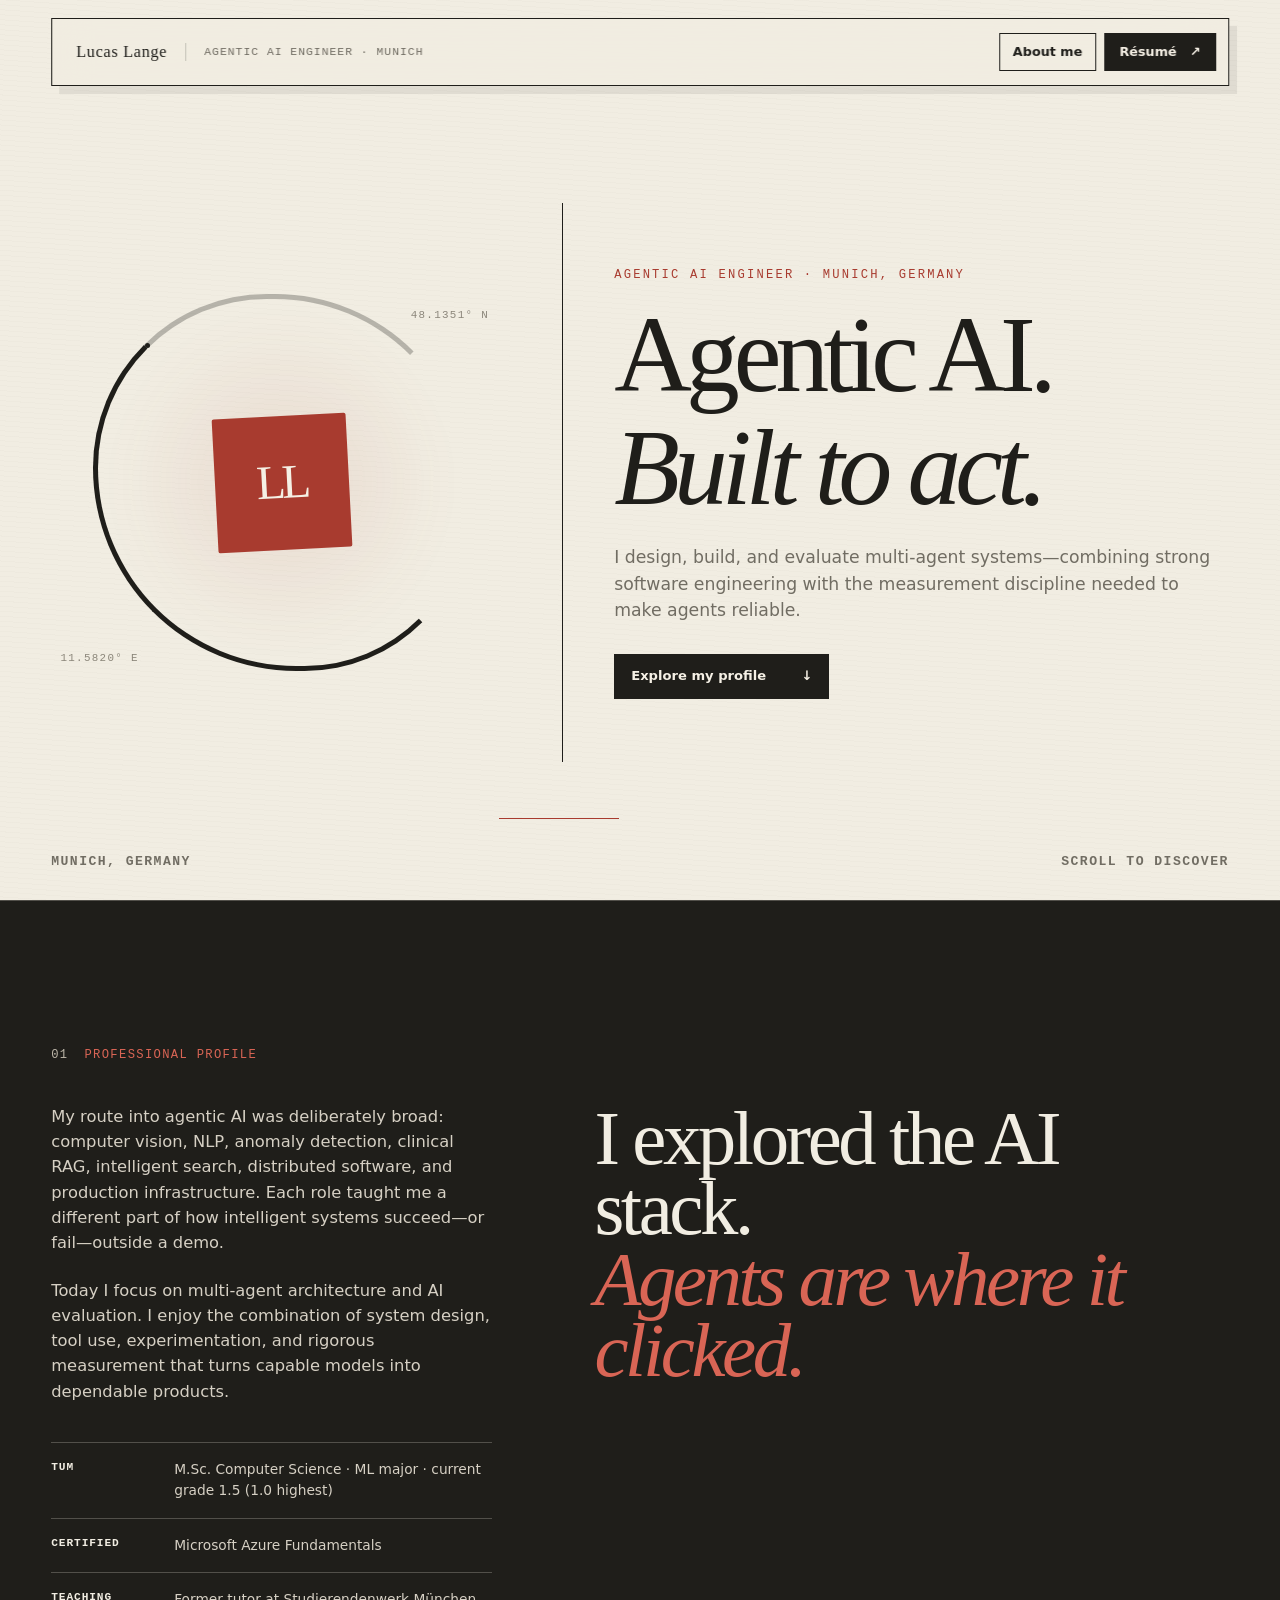
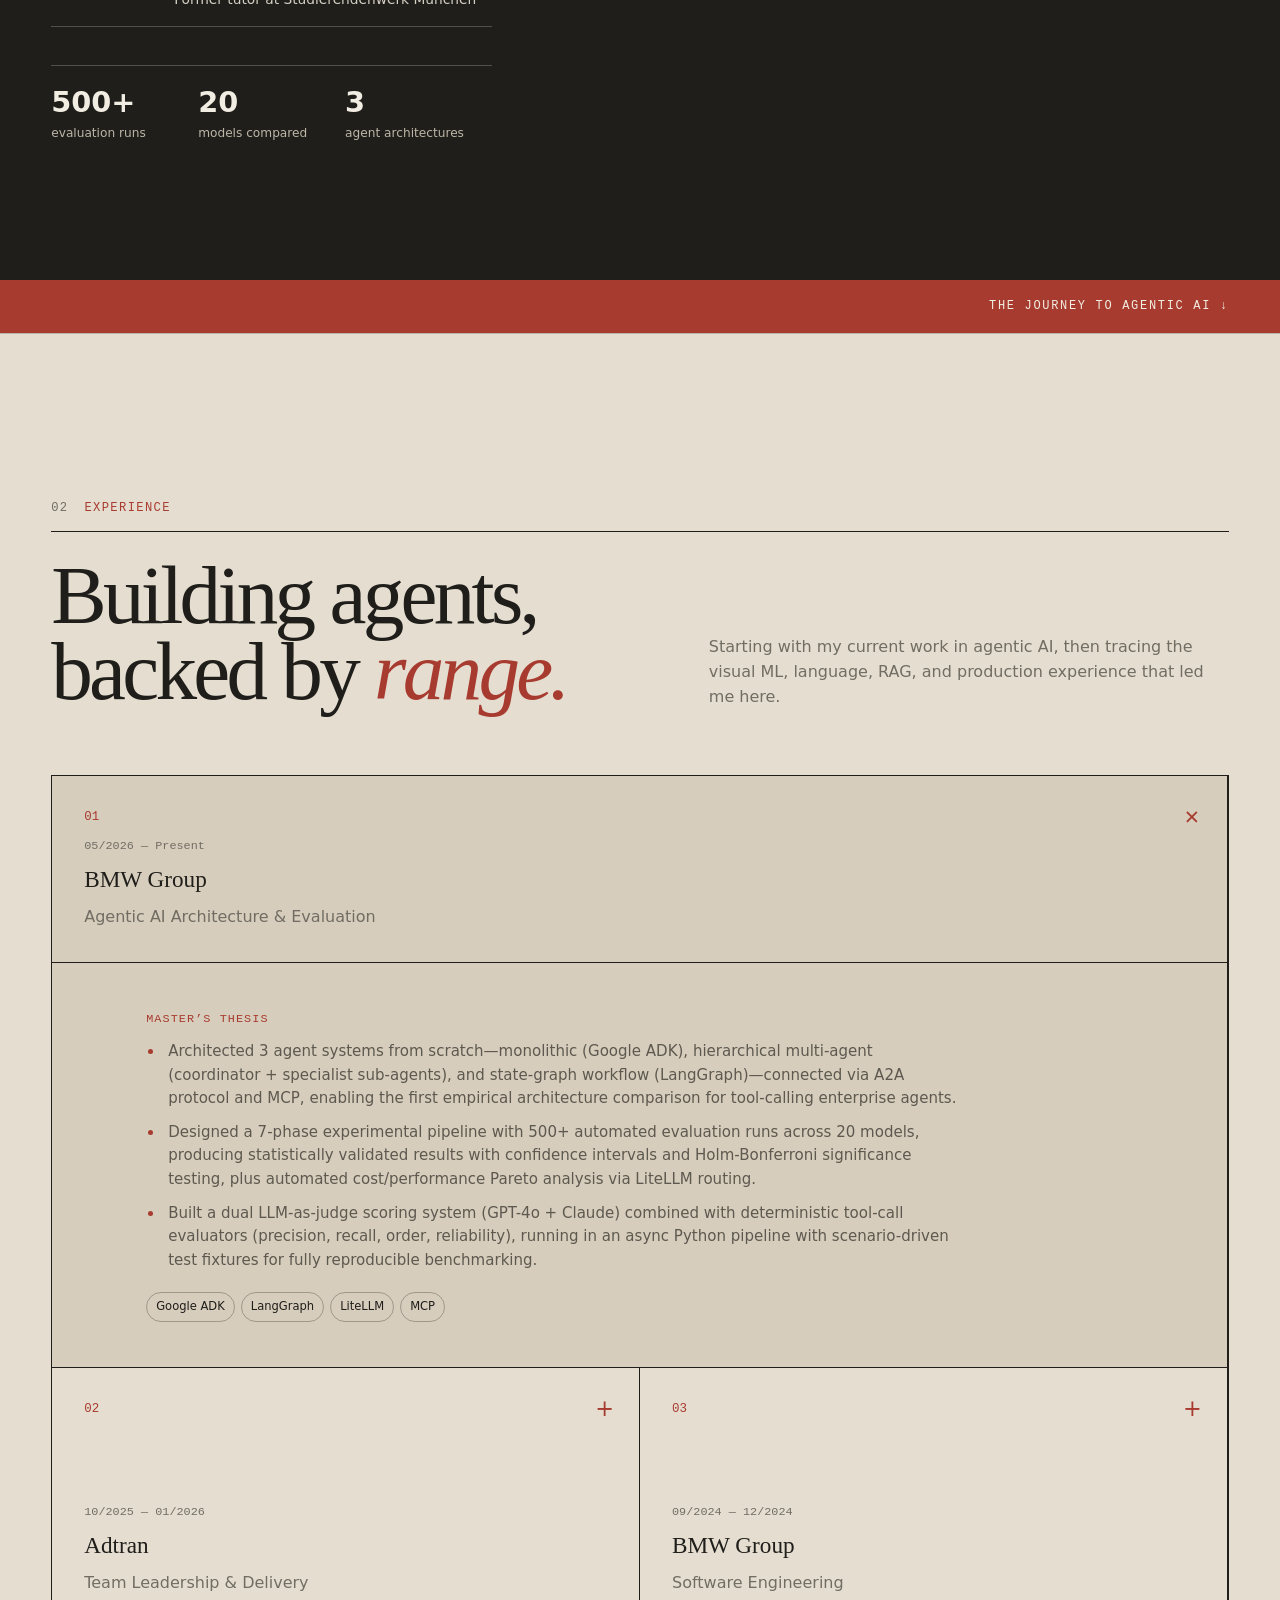
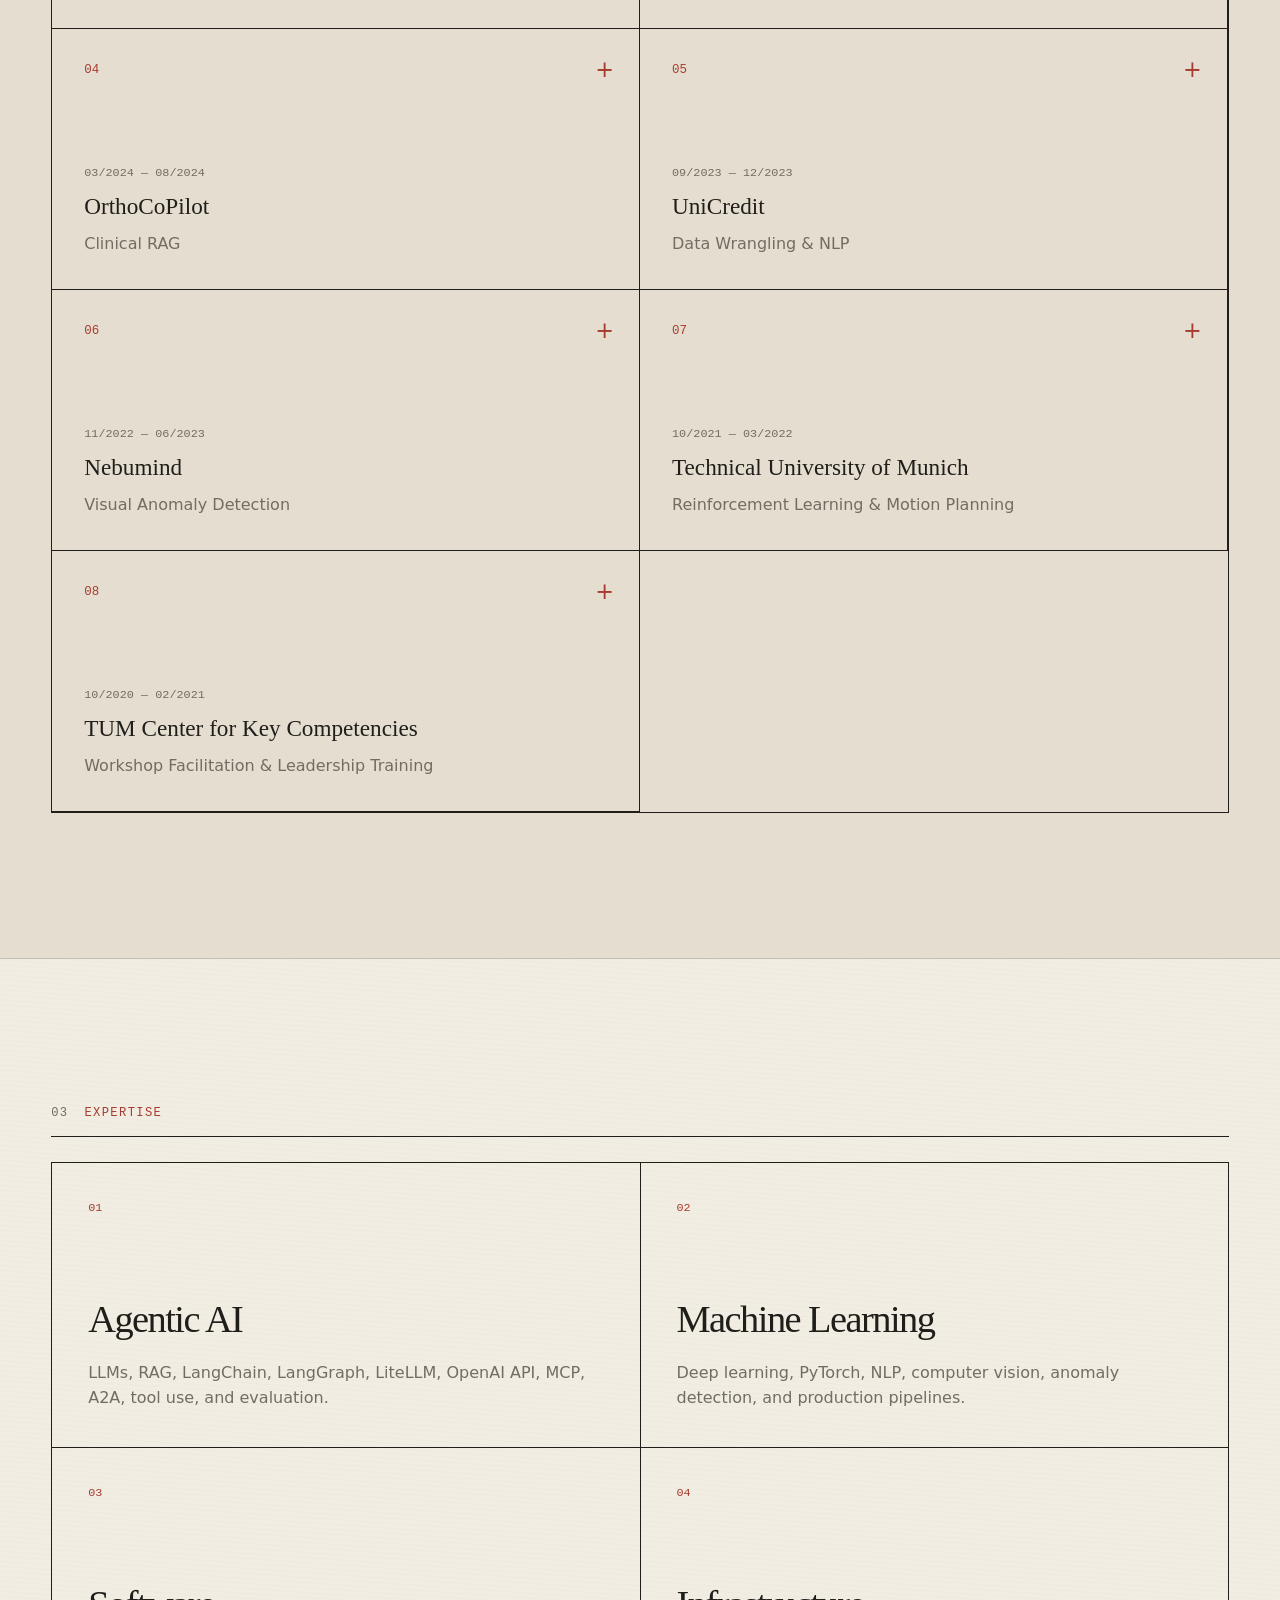
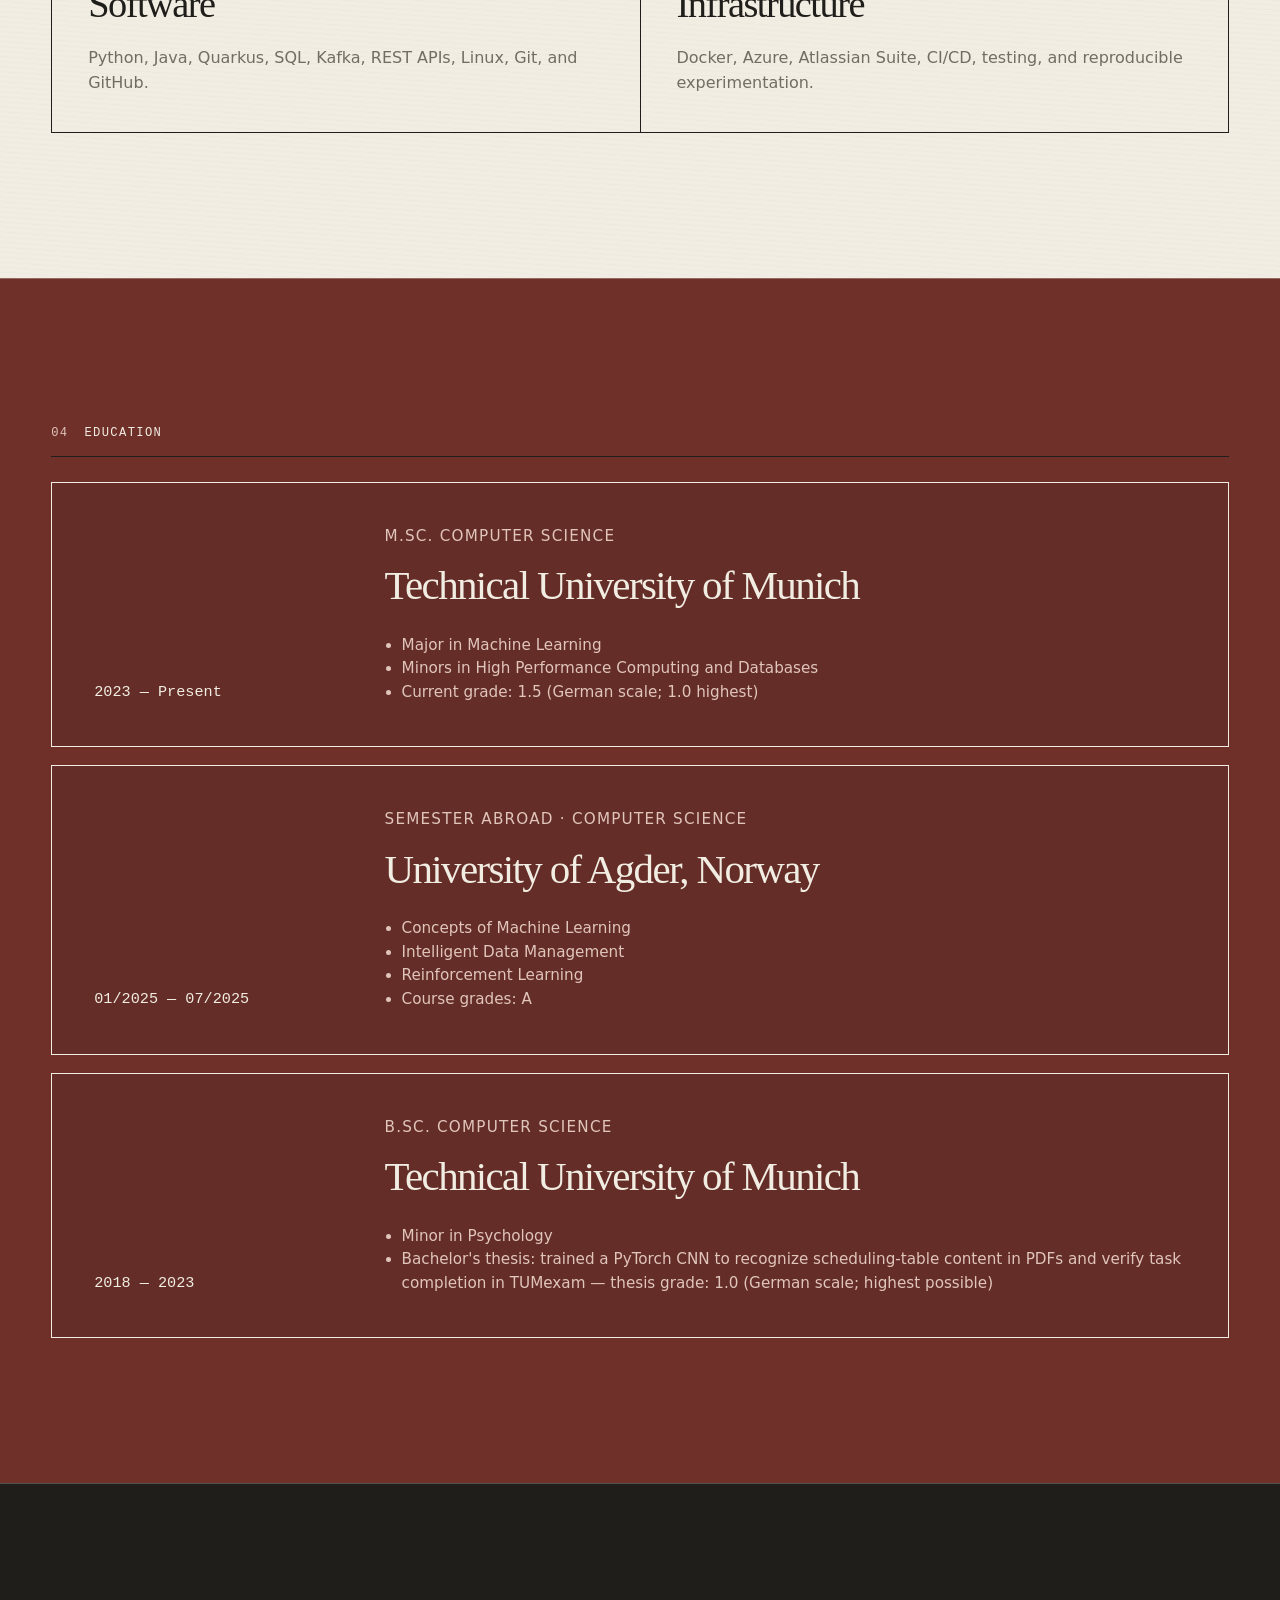
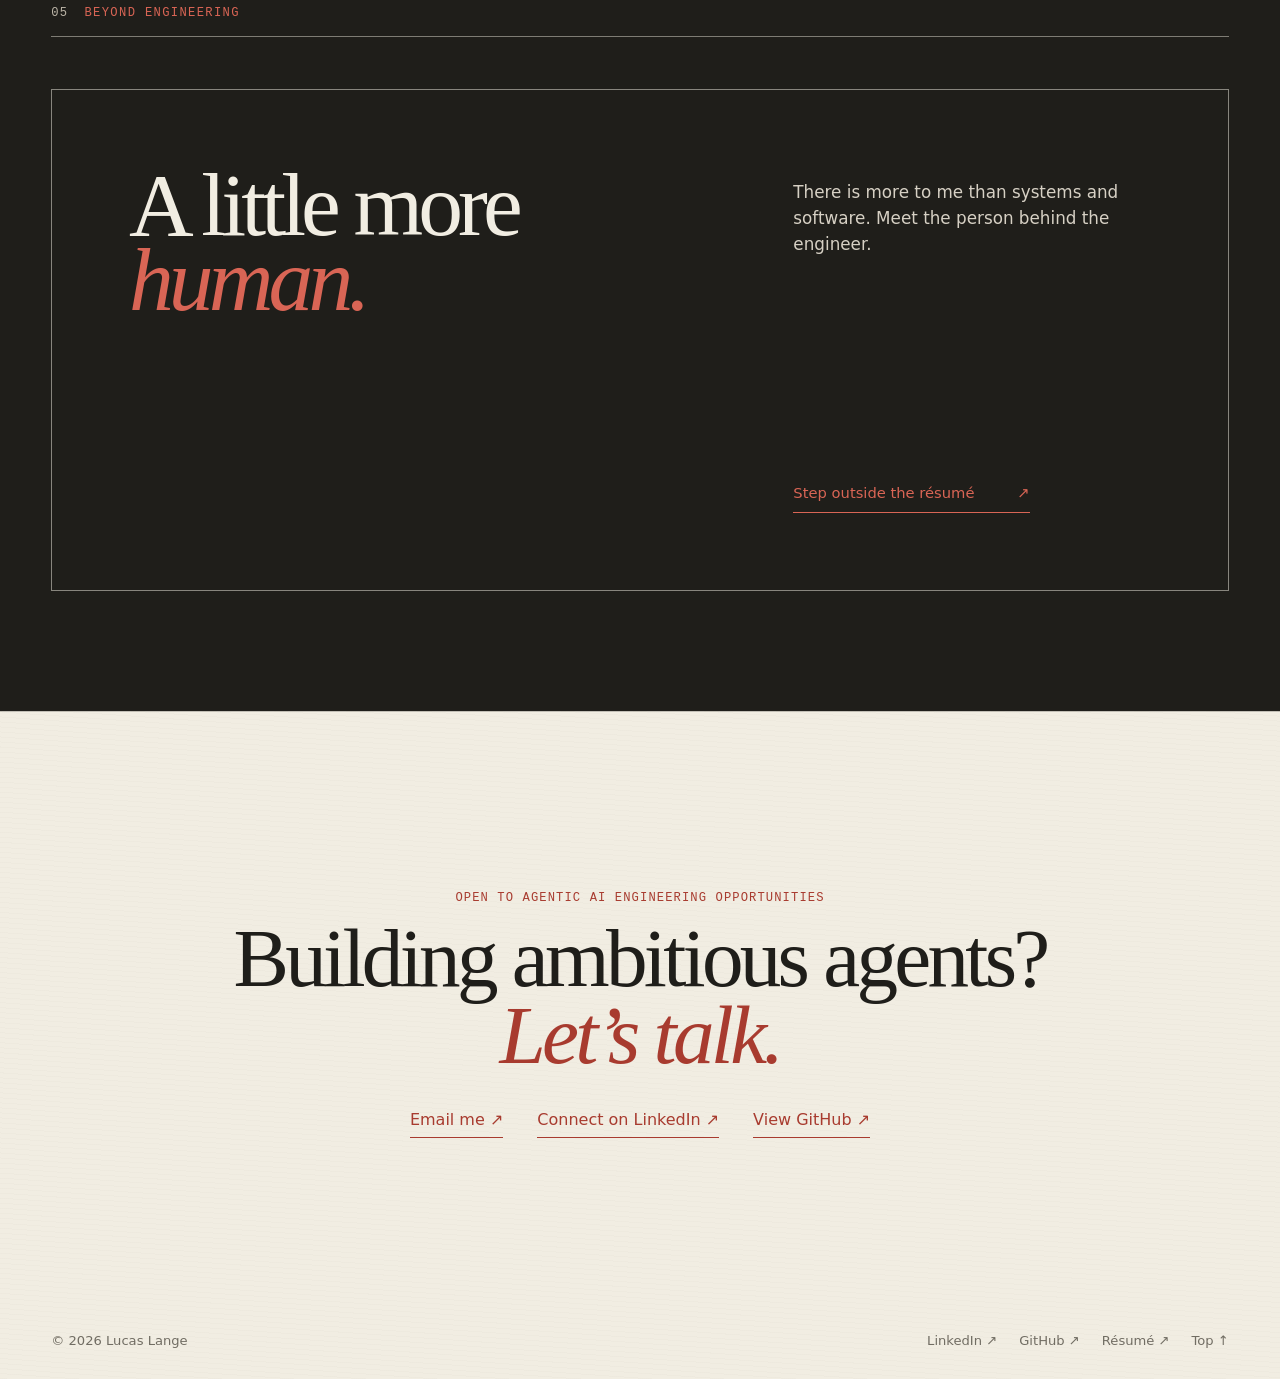
==== commit 54f19733: "feat: added about me page and edited format and text on index page - Added media - Updated script.js" ====
--- a/index.html
+++ b/index.html
@@ -6,7 +6,6 @@
   <meta name="theme-color" content="#f1ede2">
   <meta name="description" content="Lucas Lange is an Agentic AI engineer in Munich, building and evaluating reliable multi-agent systems.">
   <title>Lucas Lange — Agentic AI Engineer</title>
-  <link rel="icon" href="white_lotus.jpg" type="image/jpeg">
   <link rel="stylesheet" href="styles.css">
   <noscript><style>.reveal{opacity:1!important;transform:none!important}</style></noscript>
   <script src="script.js" defer></script>
@@ -15,9 +14,12 @@
   <a class="skip-link" href="#main">Skip to content</a>
 
   <header class="site-nav" data-header>
-    <a class="wordmark" href="#top">Lucas Lange<span>®</span></a>
-    <nav aria-label="Main navigation"><a href="#profile">Profile</a><a href="#experience">Experience</a><a href="#expertise">Expertise</a></nav>
-    <a class="nav-action" href="LucasLange_CV_19072026.pdf" target="_blank" rel="noreferrer">Résumé <span>↗</span></a>
+    <a class="wordmark" href="#top">Lucas Lange</a>
+    <nav aria-label="Main navigation"><a href="#experience">Experience</a><a href="#education">Education</a><a href="about.html?from=top">About me</a></nav>
+    <div class="nav-actions">
+      <a class="nav-about" href="about.html?from=top">About me</a>
+      <a class="nav-action" href="media/LucasLange_CV_19072026.pdf" target="_blank" rel="noreferrer">Résumé <span>↗</span></a>
+    </div>
   </header>
 
   <main id="main">
@@ -26,7 +28,7 @@
         <p class="micro">Agentic AI Engineer · Munich, Germany</p>
         <h1><span class="line-one">Agentic AI.</span><span class="line-two">Built to act.</span></h1>
         <p class="hero-intro">I design, build, and evaluate multi-agent systems—combining strong software engineering with the measurement discipline needed to make agents reliable.</p>
-        <a class="hero-link" href="#experience">Explore experience <span>↓</span></a>
+        <a class="hero-link" href="#profile">Explore my profile <span>↓</span></a>
       </div>
 
       <div class="hero-object reveal" aria-hidden="true">
@@ -39,14 +41,14 @@
 
     <section class="profile section" id="profile">
       <div class="section-inner">
-        <div class="section-tag reveal"><span>01</span> Profile</div>
+        <div class="section-tag reveal"><span>01</span> Professional profile</div>
         <div class="profile-grid">
           <h2 class="reveal">I explored the AI stack.<br><em>Agents are where it clicked.</em></h2>
           <div class="profile-copy reveal">
             <p>My route into agentic AI was deliberately broad: computer vision, NLP, anomaly detection, clinical RAG, intelligent search, distributed software, and production infrastructure. Each role taught me a different part of how intelligent systems succeed—or fail—outside a demo.</p>
             <p>Today I focus on multi-agent architecture and AI evaluation. I enjoy the combination of system design, tool use, experimentation, and rigorous measurement that turns capable models into dependable products.</p>
             <div class="profile-evidence">
-              <span><b>TUM</b>M.Sc. Computer Science · ML major · current grade 1.5</span>
+              <span><b>TUM</b>M.Sc. Computer Science · ML major · current grade 1.5 (1.0 highest)</span>
               <span><b>Certified</b>Microsoft Azure Fundamentals</span>
               <span><b>Teaching</b>Former tutor at Studierendenwerk München</span>
             </div>
@@ -62,12 +64,12 @@
         <div class="experience-heading reveal"><h2>Building agents,<br>backed by <em>range.</em></h2><p>Starting with my current work in agentic AI, then tracing the visual ML, language, RAG, and production experience that led me here.</p></div>
         <div class="experience-grid">
           <details class="experience-object reveal" name="roles" open>
-            <summary><span class="object-number">01</span><div class="object-label"><small>05/2026 — Present</small><strong>BMW Group</strong><span>Agentic AI Engineering</span></div><i>+</i></summary>
+            <summary><span class="object-number">01</span><div class="object-label"><small>05/2026 — Present</small><strong>BMW Group</strong><span>Agentic AI Architecture &amp; Evaluation</span></div><i>+</i></summary>
             <div class="object-copy"><p class="role-title">Master’s Thesis</p><ul><li>Architected 3 agent systems from scratch—monolithic (Google ADK), hierarchical multi-agent (coordinator + specialist sub-agents), and state-graph workflow (LangGraph)—connected via A2A protocol and MCP, enabling the first empirical architecture comparison for tool-calling enterprise agents.</li><li>Designed a 7-phase experimental pipeline with 500+ automated evaluation runs across 20 models, producing statistically validated results with confidence intervals and Holm-Bonferroni significance testing, plus automated cost/performance Pareto analysis via LiteLLM routing.</li><li>Built a dual LLM-as-judge scoring system (GPT-4o + Claude) combined with deterministic tool-call evaluators (precision, recall, order, reliability), running in an async Python pipeline with scenario-driven test fixtures for fully reproducible benchmarking.</li></ul><div class="role-tags"><span>Google ADK</span><span>LangGraph</span><span>LiteLLM</span><span>MCP</span></div></div>
           </details>
           <details class="experience-object reveal" name="roles">
-            <summary><span class="object-number">02</span><div class="object-label"><small>10/2025 — 01/2026</small><strong>Adtran</strong><span>Meta Team Lead / DevOps</span></div><i>+</i></summary>
-            <div class="object-copy"><p class="role-title">Meta Team Lead / DevOps Engineer</p><ul><li>Owned DevOps lifecycle (CI/CD, Docker, hosting) and implemented offline-first sync with conflict resolution for a fault-management platform (Rust, PostgreSQL, React Native).</li></ul><div class="role-tags"><span>Rust</span><span>PostgreSQL</span><span>React Native</span><span>Docker</span></div></div>
+            <summary><span class="object-number">02</span><div class="object-label"><small>10/2025 — 01/2026</small><strong>Adtran</strong><span>Team Leadership &amp; Delivery</span></div><i>+</i></summary>
+            <div class="object-copy"><p class="role-title">Meta Team Lead / DevOps Engineer</p><ul><li>Led the team’s day-to-day collaboration, facilitated recurring meetings, aligned priorities and responsibilities, and kept work moving toward shared delivery goals.</li><li>Represented the team in regular team-lead meetings and held one-on-one meetings with the project supervisor, turning feedback and decisions into clear next steps for the team.</li><li>Contributed hands-on alongside the team by owning the DevOps lifecycle (CI/CD, Docker, hosting) and implementing offline-first synchronization with conflict resolution for a fault-management platform.</li></ul><div class="role-tags"><span>Team Leadership</span><span>Facilitation</span><span>Stakeholder Alignment</span><span>DevOps</span><span>Rust</span><span>PostgreSQL</span></div></div>
           </details>
           <details class="experience-object reveal" name="roles">
             <summary><span class="object-number">03</span><div class="object-label"><small>09/2024 — 12/2024</small><strong>BMW Group</strong><span>Software Engineering</span></div><i>+</i></summary>
@@ -78,12 +80,20 @@
             <div class="object-copy"><p class="role-title">Machine Learning Working Student</p><ul><li>Designed and implemented a RAG pipeline (LangChain, Llama 2) to extract and structure medical information from clinical documentation, collaborating with medical professionals to ensure clinical accuracy.</li></ul><div class="role-tags"><span>LangChain</span><span>Llama 2</span><span>RAG</span><span>NLP</span></div></div>
           </details>
           <details class="experience-object reveal" name="roles">
-            <summary><span class="object-number">05</span><div class="object-label"><small>09/2023 — 12/2023</small><strong>UniCredit</strong><span>Sentiment Data</span></div><i>+</i></summary>
+            <summary><span class="object-number">05</span><div class="object-label"><small>09/2023 — 12/2023</small><strong>UniCredit</strong><span>Data Wrangling &amp; NLP</span></div><i>+</i></summary>
             <div class="object-copy"><p class="role-title">Machine Learning Working Student</p><ul><li>Built data wrangling and preprocessing pipelines for a sentiment analysis dataset, aligning deliverables directly with stakeholders (Python, data pipeline, NLP).</li></ul><div class="role-tags"><span>Python</span><span>Data pipeline</span><span>NLP</span></div></div>
           </details>
           <details class="experience-object reveal" name="roles">
             <summary><span class="object-number">06</span><div class="object-label"><small>11/2022 — 06/2023</small><strong>Nebumind</strong><span>Visual Anomaly Detection</span></div><i>+</i></summary>
-            <div class="object-copy"><p class="role-title">Data Analytics & Machine Learning Working Student</p><ul><li>Automated an image-based anomaly detection pipeline and built the accompanying dashboard UI (Python, computer vision, dashboard).</li></ul><div class="role-tags"><span>Python</span><span>Computer vision</span><span>Dashboard</span></div></div>
+            <div class="object-copy"><p class="role-title">Data Analytics &amp; Machine Learning Working Student</p><ul><li>Applied Python image-processing methods to detect anomalies during the 3D printing of metal parts, automating the analysis pipeline and building its accompanying dashboard UI.</li></ul><div class="role-tags"><span>Python</span><span>Computer vision</span><span>Image processing</span><span>Dashboard</span></div></div>
+          </details>
+          <details class="experience-object reveal" name="roles">
+            <summary><span class="object-number">07</span><div class="object-label"><small>10/2021 — 03/2022</small><strong>Technical University of Munich</strong><span>Reinforcement Learning &amp; Motion Planning</span></div><i>+</i></summary>
+            <div class="object-copy"><p class="role-title">Bachelor Internship</p><ul><li>Developed reinforcement-learning motion planning in Python for autonomous vessels using TUM's CommonRoad platform.</li></ul><div class="role-tags"><span>Python</span><span>Reinforcement learning</span><span>CommonRoad</span><span>Autonomous systems</span></div></div>
+          </details>
+          <details class="experience-object reveal" name="roles">
+            <summary><span class="object-number">08</span><div class="object-label"><small>10/2020 — 02/2021</small><strong>TUM Center for Key Competencies</strong><span>Workshop Facilitation &amp; Leadership Training</span></div><i>+</i></summary>
+            <div class="object-copy"><p class="role-title">Research Assistant / Certified Online-Workshop Trainer</p><ul><li>Led interactive small-group workshops and discussions that helped students develop leadership, presentation, organization, and effective team-building skills.</li></ul><div class="role-tags"><span>Facilitation</span><span>Leadership</span><span>Presentations</span><span>Team building</span></div></div>
           </details>
         </div>
       </div>
@@ -105,22 +115,29 @@
       <div class="section-inner">
         <div class="section-tag reveal"><span>04</span> Education</div>
         <div class="education-grid">
-          <article class="education-card reveal"><time>2023 — Present</time><div><p>M.Sc. Computer Science</p><h3>Technical University of Munich</h3><ul><li>Major in Machine Learning</li><li>Minors in High Performance Computing and Databases</li><li>Erasmus Semester at University of Agder, Norway</li></ul></div></article>
-          <article class="education-card reveal"><time>2018 — 2023</time><div><p>B.Sc. Computer Science</p><h3>Technical University of Munich</h3><ul><li>Minor in Psychology</li></ul></div></article>
+          <article class="education-card reveal"><time>2023 — Present</time><div><p>M.Sc. Computer Science</p><h3>Technical University of Munich</h3><ul><li>Major in Machine Learning</li><li>Minors in High Performance Computing and Databases</li><li>Current grade: 1.5 (German scale; 1.0 highest)</li></ul></div></article>
+          <article class="education-card reveal"><time>01/2025 — 07/2025</time><div><p>Semester Abroad · Computer Science</p><h3>University of Agder, Norway</h3><ul><li>Concepts of Machine Learning</li><li>Intelligent Data Management</li><li>Reinforcement Learning</li><li>Course grades: A</li></ul></div></article>
+          <article class="education-card reveal"><time>2018 — 2023</time><div><p>B.Sc. Computer Science</p><h3>Technical University of Munich</h3><ul><li>Minor in Psychology</li><li>Bachelor's thesis: trained a PyTorch CNN to recognize scheduling-table content in PDFs and verify task completion in TUMexam — thesis grade: 1.0 (German scale; highest possible)</li></ul></div></article>
         </div>
       </div>
     </section>
 
-    <section class="languages-section section" id="languages">
+    <section class="beyond beyond-teaser section" id="about">
       <div class="section-inner">
-        <div class="section-tag reveal"><span>05</span> Languages &amp; interests</div>
-        <div class="languages reveal"><span>Beyond engineering</span><strong>English <small>Native</small></strong><strong>German <small>Native</small></strong><strong>French <small>Bilingual</small></strong><i>Rowing · Hiking</i></div>
+        <div class="section-tag reveal"><span>05</span> Beyond engineering</div>
+        <a class="beyond-teaser-grid reveal" href="about.html?from=section5" aria-label="Discover more about Lucas beyond engineering">
+          <div class="beyond-teaser-copy">
+            <h2>A little more<br><em>human.</em></h2>
+            <p>There is more to me than systems and software. Meet the person behind the engineer.</p>
+            <span class="beyond-teaser-link">Step outside the résumé <i>↗</i></span>
+          </div>
+        </a>
       </div>
     </section>
 
     <section class="contact section" id="contact"><div class="section-inner reveal"><p>Open to Agentic AI engineering opportunities</p><h2>Building ambitious agents?<br><em>Let’s talk.</em></h2><div class="contact-actions"><a href="mailto:lucas.lange1113@gmail.com">Email me <span>↗</span></a><a href="https://www.linkedin.com/in/lucas-lange-/" target="_blank" rel="noreferrer">Connect on LinkedIn <span>↗</span></a><a href="https://github.com/LucasLange1113" target="_blank" rel="noreferrer">View GitHub <span>↗</span></a></div></div></section>
   </main>
 
-  <footer class="footer frame"><p>© <span data-year></span> Lucas Lange</p><div><a href="https://www.linkedin.com/in/lucas-lange-/" target="_blank" rel="noreferrer">LinkedIn ↗</a><a href="https://github.com/LucasLange1113" target="_blank" rel="noreferrer">GitHub ↗</a><a href="LucasLange_CV_19072026.pdf" target="_blank" rel="noreferrer">Résumé ↗</a><a href="#top">Top ↑</a></div></footer>
+  <footer class="footer frame"><p>© <span data-year></span> Lucas Lange</p><div><a href="https://www.linkedin.com/in/lucas-lange-/" target="_blank" rel="noreferrer">LinkedIn ↗</a><a href="https://github.com/LucasLange1113" target="_blank" rel="noreferrer">GitHub ↗</a><a href="media/LucasLange_CV_19072026.pdf" target="_blank" rel="noreferrer">Résumé ↗</a><a href="#top">Top ↑</a></div></footer>
 </body>
 </html>
--- a/styles.css
+++ b/styles.css
@@ -3,7 +3,7 @@
   --sans:Inter,"Helvetica Neue",Arial,sans-serif; --serif:Georgia,"Times New Roman",serif; --mono:"SFMono-Regular",Consolas,"Liberation Mono",monospace; --max:1220px;
 }
 *{box-sizing:border-box}html{scroll-behavior:smooth}body{margin:0;color:var(--ink);background:var(--bg);font-family:var(--sans);line-height:1.55;overflow-x:hidden}a{color:inherit;text-decoration:none}::selection{color:var(--bg);background:var(--accent)}.frame,.section-inner{width:min(calc(100% - 48px),var(--max));margin-inline:auto}.skip-link{position:fixed;top:-90px;left:20px;z-index:100;padding:10px 15px;color:var(--bg);background:var(--accent)}.skip-link:focus{top:0}:focus-visible{outline:2px solid var(--accent);outline-offset:4px}
-.site-nav{position:fixed;top:16px;left:50%;z-index:25;width:min(calc(100% - 34px),1240px);height:62px;padding:0 10px 0 20px;display:grid;grid-template-columns:1fr auto 1fr;align-items:center;background:color-mix(in srgb,var(--bg) 80%,transparent);border:1px solid var(--line);border-radius:40px;backdrop-filter:blur(18px);transform:translateX(-50%);transition:top .25s,background .25s}.site-nav.scrolled{top:7px;background:color-mix(in srgb,var(--bg) 94%,transparent)}.wordmark{font-weight:750;letter-spacing:-.04em}.wordmark span{margin-left:3px;color:var(--accent);font-size:.5rem;vertical-align:top}.site-nav nav{display:flex;gap:31px}.site-nav nav a{color:var(--muted);font-size:.7rem}.site-nav nav a:hover{color:var(--accent)}.nav-action{justify-self:end;padding:9px 15px;color:var(--bg);background:var(--accent);border-radius:25px;font-size:.7rem;font-weight:750}.nav-action span{margin-left:9px}
+.site-nav{position:fixed;top:16px;left:50%;z-index:25;width:min(calc(100% - 34px),1240px);height:62px;padding:0 10px 0 20px;display:grid;grid-template-columns:1fr auto 1fr;align-items:center;background:color-mix(in srgb,var(--bg) 80%,transparent);border:1px solid var(--line);border-radius:40px;backdrop-filter:blur(18px);transform:translateX(-50%);transition:top .25s,background .25s}.site-nav.scrolled{top:7px;background:color-mix(in srgb,var(--bg) 94%,transparent)}.wordmark{font-weight:750;letter-spacing:-.04em}.wordmark span{margin-left:3px;color:var(--accent);font-size:.5rem;vertical-align:top}.site-nav nav{display:flex;gap:31px}.site-nav nav a{color:var(--muted);font-size:.7rem}.site-nav nav a:hover{color:var(--accent)}.nav-actions{justify-self:end;display:flex;align-items:center;gap:8px}.nav-about{padding:8px 13px;border:1px solid var(--ink);font-size:.8rem;font-weight:650;transition:color .2s,background-color .2s}.nav-about:hover{color:var(--bg);background:var(--ink)}.nav-actions .nav-action{justify-self:auto}.nav-action{justify-self:end;padding:9px 15px;color:var(--bg);background:var(--accent);border-radius:25px;font-size:.7rem;font-weight:750}.nav-action span{margin-left:9px}
 .concept-picker{position:fixed;right:16px;bottom:16px;z-index:40;width:230px;color:var(--ink);font-size:.68rem}.picker-toggle{width:100%;padding:10px 11px;display:grid;grid-template-columns:1fr auto 20px;align-items:center;gap:8px;color:inherit;background:color-mix(in srgb,var(--bg) 88%,transparent);border:1px solid var(--line);border-radius:12px;box-shadow:0 12px 40px rgba(0,0,0,.22);backdrop-filter:blur(18px);cursor:pointer;text-align:left}.picker-toggle span{color:var(--muted);font-size:.57rem;text-transform:uppercase;letter-spacing:.08em}.picker-toggle strong{font-weight:750}.picker-toggle i{font-style:normal;font-size:1.1rem;text-align:center;transition:transform .2s}.concept-picker.open .picker-toggle i{transform:rotate(45deg)}.picker-list{position:absolute;right:0;bottom:50px;width:100%;padding:7px;display:grid;gap:2px;background:color-mix(in srgb,var(--bg) 94%,transparent);border:1px solid var(--line);border-radius:13px;box-shadow:0 18px 55px rgba(0,0,0,.28);backdrop-filter:blur(20px);opacity:0;visibility:hidden;transform:translateY(8px);transition:.2s}.concept-picker.open .picker-list{opacity:1;visibility:visible;transform:none}.picker-list a{padding:7px 8px;display:grid;grid-template-columns:24px 1fr auto;align-items:center;border-radius:7px}.picker-list a:hover,.picker-list a[aria-current=page]{color:var(--bg);background:var(--accent)}.picker-list b{font-family:var(--mono);font-size:.58rem}.picker-list span{font-weight:750}.picker-list small{opacity:.65}.picker-list hr{width:100%;margin:3px 0;border:0;border-top:1px solid var(--line)}
 .hero{position:relative;min-height:100svh;padding-top:130px;padding-bottom:65px;display:grid;grid-template-columns:1.08fr .92fr;gap:50px;align-items:center}.micro,.section-tag{margin:0 0 25px;color:var(--accent);font-family:var(--mono);font-size:.65rem;letter-spacing:.11em;text-transform:uppercase}.hero h1{margin:0;font-size:clamp(4rem,8.2vw,8rem);font-weight:400;line-height:.87;letter-spacing:-.075em}.hero h1 span{display:block}.hero h1 .line-two{margin-left:13%;}.hero-intro{max-width:560px;margin:31px 0 0;color:var(--muted);font-size:1rem}.hero-link{margin-top:30px;padding:12px 17px;display:inline-flex;gap:35px;color:var(--bg);background:var(--accent);border-radius:4px;font-size:.75rem;font-weight:750;transition:transform .2s}.hero-link:hover{transform:translateY(-3px)}.hero-foot{position:absolute;right:0;bottom:24px;left:0;display:flex;justify-content:space-between;color:var(--muted);font-family:var(--mono);font-size:.58rem;text-transform:uppercase;letter-spacing:.08em}
 .hero-object{position:relative;justify-self:center;width:min(39vw,470px);aspect-ratio:1;display:grid;place-items:center}.hero-object::before{content:"";position:absolute;inset:6%;background:radial-gradient(circle,rgba(242,255,25,.16),transparent 62%);filter:blur(18px)}.radar-ring{position:absolute;border:1px solid color-mix(in srgb,var(--accent) 35%,transparent);border-radius:50%;animation:spin 18s linear infinite}.ring-one{inset:4%;border-style:dashed}.ring-two{inset:21%;animation-direction:reverse;animation-duration:11s}.radar-ring::after{content:"";position:absolute;top:12%;left:13%;width:8px;height:8px;background:var(--accent);border-radius:50%;box-shadow:0 0 18px var(--accent)}.object-core{position:relative;width:42%;aspect-ratio:1;display:flex;flex-direction:column;align-items:center;justify-content:center;color:var(--bg);background:var(--accent);border-radius:50%;box-shadow:0 0 70px color-mix(in srgb,var(--accent) 20%,transparent)}.object-core span{font-size:4.3rem;font-weight:800;line-height:.85;letter-spacing:-.08em}.object-core small{margin-top:10px;font-family:var(--mono);font-size:.55rem;letter-spacing:.14em}.coordinate{position:absolute;color:var(--muted);font-family:var(--mono);font-size:.55rem}.coord-one{top:12%;right:5%}.coord-two{bottom:10%;left:2%}.device-screen,.device-controls,.ocean,.monolith{display:none}@keyframes spin{to{transform:rotate(360deg)}}
@@ -11,6 +11,8 @@
 .experience{background:var(--panel)}.experience-heading{margin-bottom:65px;display:flex;justify-content:space-between;align-items:end;gap:35px}.experience-heading p{max-width:360px;margin:0;color:var(--muted)}.experience-grid{border-top:1px solid var(--line)}.experience-object{border-bottom:1px solid var(--line)}.experience-object summary{padding:27px 0;display:grid;grid-template-columns:70px 1fr 30px;align-items:center;gap:10px;cursor:pointer;list-style:none}.experience-object summary::-webkit-details-marker{display:none}.object-number{color:var(--accent);font-family:var(--mono);font-size:.7rem}.object-label{display:grid;grid-template-columns:180px .8fr 1.2fr;align-items:center;gap:20px}.object-label small{color:var(--muted);font-family:var(--mono);font-size:.62rem}.object-label strong{font-size:.9rem}.object-label>span{color:var(--muted)}.experience-object summary>i{color:var(--accent);font-style:normal;font-size:1.4rem;transition:transform .2s}.experience-object[open] summary>i{transform:rotate(45deg)}.object-copy{padding:0 40px 35px 250px}.role-title{color:var(--accent);font-family:var(--mono);font-size:.65rem;text-transform:uppercase;letter-spacing:.09em}.object-copy ul{max-width:820px;margin:0;padding-left:18px;color:var(--muted);font-size:.85rem}.object-copy li{margin-bottom:11px;padding-left:4px}.object-copy li::marker{color:var(--accent)}.role-tags{margin-top:20px;display:flex;flex-wrap:wrap;gap:6px}.role-tags span{padding:5px 9px;border:1px solid var(--line);border-radius:20px;font-size:.62rem}
 .expertise-grid{display:grid;grid-template-columns:repeat(2,1fr);gap:12px}.expertise-card{min-height:260px;padding:28px;display:flex;flex-direction:column;justify-content:flex-end;background:var(--panel);border:1px solid var(--line)}.expertise-card>span{margin-bottom:auto;color:var(--accent);font-family:var(--mono);font-size:.65rem}.expertise-card h3{margin:30px 0 7px;font-size:1.7rem;font-weight:450;letter-spacing:-.04em}.expertise-card p{max-width:470px;margin:0;color:var(--muted);font-size:.82rem}
 .education{background:var(--panel)}.education-grid{display:grid;grid-template-columns:1fr 1fr;gap:12px}.education-card{min-height:310px;padding:28px;display:flex;flex-direction:column;justify-content:space-between;border:1px solid var(--line)}.education-card time{color:var(--accent);font-family:var(--mono);font-size:.65rem}.education-card p{margin:0;color:var(--muted);font-size:.68rem;text-transform:uppercase;letter-spacing:.08em}.education-card h3{margin:6px 0 16px;font-size:1.65rem;font-weight:450;letter-spacing:-.04em}.education-card ul{margin:0;padding-left:17px;color:var(--muted);font-size:.78rem}.languages{margin-top:12px;padding:22px 26px;display:flex;align-items:center;gap:32px;border:1px solid var(--line)}.languages>span{margin-right:auto;color:var(--accent);font-family:var(--mono);font-size:.65rem;text-transform:uppercase}.languages strong{font-size:.78rem}.languages small{margin-left:5px;color:var(--muted);font-weight:400}.languages i{color:var(--muted);font-size:.75rem}
+.community-grid{border-top:1px solid var(--line)}.community-card{padding:30px 0;display:grid;grid-template-columns:190px 1fr;gap:40px;border-bottom:1px solid var(--line)}.community-card time{color:var(--accent);font-family:var(--mono);font-size:.72rem}.community-card h3{margin:5px 0 10px;font-size:1.45rem;font-weight:450;letter-spacing:-.035em}.community-card p{max-width:760px;margin:0;color:var(--muted);font-size:.88rem}.community-card .community-org{color:var(--ink);font-family:var(--mono);font-size:.68rem;text-transform:uppercase;letter-spacing:.08em}
+.about-grid{display:grid;grid-template-columns:.9fr 1.1fr;gap:90px;align-items:start}.about-grid h2{margin:0;font-size:clamp(3rem,6.5vw,6.3rem);font-weight:400;line-height:.92;letter-spacing:-.065em}.about-grid h2 em{color:var(--accent);font-style:normal}.about-copy>p{max-width:680px;margin:0 0 22px;color:var(--muted);font-size:1.05rem}.about-details{margin-top:45px;display:grid;grid-template-columns:1fr 1fr;border-top:1px solid var(--line)}.about-details div{padding:22px 22px 0 0;display:flex;flex-direction:column}.about-details div+div{padding-left:22px;border-left:1px solid var(--line)}.about-details span,.community-intro span{color:var(--accent);font-family:var(--mono);font-size:.68rem;text-transform:uppercase;letter-spacing:.1em}.about-details strong{margin-top:18px;font-size:1.1rem;font-weight:500}.about-details small{margin-top:5px;color:var(--muted)}.community-compact{margin-top:100px;padding-top:28px;display:grid;grid-template-columns:.55fr 1.45fr;gap:55px;border-top:1px solid var(--line)}.community-intro p{max-width:260px;color:var(--muted);font-size:.86rem}.community-list{display:grid;grid-template-columns:repeat(3,1fr);gap:1px;background:var(--line)}.community-list article{min-height:220px;padding:24px;display:flex;flex-direction:column;background:var(--bg)}.community-list time{color:var(--accent);font-family:var(--mono);font-size:.66rem}.community-list h3{margin:35px 0 6px;font-size:1.15rem;font-weight:500;line-height:1.15}.community-list p{margin:12px 0 0;color:var(--muted);font-size:.78rem}.community-list .community-org{margin:0;color:var(--ink);font-family:var(--mono);font-size:.62rem;text-transform:uppercase;letter-spacing:.06em}
 .contact{text-align:center}.contact p{color:var(--accent);font-family:var(--mono);font-size:.67rem;text-transform:uppercase;letter-spacing:.09em}.contact a{margin-top:35px;padding-bottom:4px;display:inline-block;color:var(--accent);border-bottom:1px solid var(--accent)}.contact a span{display:inline-block;transition:transform .2s}.contact a:hover span{transform:translate(3px,-3px)}.footer{padding:28px 0;display:flex;justify-content:space-between;color:var(--muted);font-size:.65rem}.footer p{margin:0}.footer div{display:flex;gap:22px}.footer a:hover{color:var(--accent)}
 .reveal{opacity:0;transform:translateY(20px);transition:opacity .7s,transform .7s cubic-bezier(.22,1,.36,1)}.reveal.visible{opacity:1;transform:none}.hero .reveal{opacity:1;transform:none;animation:arrive .8s both}.hero .hero-object{animation-delay:.12s}@keyframes arrive{from{opacity:0;transform:translateY(20px)}}
 .experience .reveal{opacity:1;transform:none}
@@ -65,7 +67,7 @@
 [data-concept=wa] .coordinate{color:#8b867a;letter-spacing:.12em}
 [data-concept=wa] .section{padding-block:145px}
 [data-concept=wa] .section-tag{color:var(--accent);border-color:var(--ink)}
-[data-concept=wa] .profile h2,[data-concept=wa] .experience-heading h2,[data-concept=wa] .contact h2{font-family:var(--serif);font-weight:400;letter-spacing:-.045em}
+[data-concept=wa] .profile h2,[data-concept=wa] .experience-heading h2,[data-concept=wa] .about-grid h2,[data-concept=wa] .contact h2{font-family:var(--serif);font-weight:400;letter-spacing:-.045em}
 [data-concept=wa] .profile h2 em{color:var(--accent);font-style:italic}
 [data-concept=wa] .experience{background:var(--panel)}
 [data-concept=wa] .experience-grid{border-top-color:var(--ink);border-right:1px solid var(--line);border-left:1px solid var(--line)}
@@ -79,6 +81,8 @@
 [data-concept=wa] .expertise-card h3,[data-concept=wa] .education-card h3{font-family:var(--serif);font-weight:400}
 [data-concept=wa] .education{background:var(--panel)}
 [data-concept=wa] .education-card{background:rgba(241,237,226,.42);border-color:var(--ink)}
+[data-concept=wa] .community-card{border-color:var(--ink)}
+[data-concept=wa] .community-card h3{font-family:var(--serif);font-weight:400}
 [data-concept=wa] .languages{border-color:var(--ink)}
 [data-concept=wa] .contact a{color:var(--accent);border-color:var(--accent)}
 
@@ -141,7 +145,8 @@
 .w3 .site-nav{top:18px;width:calc(100% - 8vw);max-width:none;height:68px;padding:0 12px 0 24px;grid-template-columns:1fr auto;background:rgba(241,237,226,.9);border:1px solid var(--ink);border-radius:0;box-shadow:8px 8px 0 rgba(31,30,26,.08)}
 .w3 .site-nav.scrolled{top:8px;background:rgba(241,237,226,.97)}
 .w3 .site-nav nav{display:none}
-.w3 .wordmark{display:flex;align-items:center;gap:18px}
+.w3 .wordmark{grid-column:1;display:flex;align-items:center;gap:18px}
+.w3 .nav-actions{grid-column:2}
 .w3 .wordmark::after{content:"Agentic AI Engineer · Munich";padding-left:18px;color:var(--muted);border-left:1px solid var(--line);font-family:var(--mono);font-size:.72rem;letter-spacing:.08em;text-transform:uppercase}
 .w3 .hero{padding-top:130px;grid-template-columns:.68fr 1.32fr}
 .w3 .hero-copy{padding-block:7vh;padding-left:clamp(28px,4vw,72px)}
@@ -182,17 +187,150 @@
 .w3 .education-card{min-height:260px;padding:42px;display:grid;grid-template-columns:minmax(180px,.3fr) 1fr;align-items:end;gap:50px}
 .w3 .education-card h3{font-size:clamp(2rem,3.2vw,3.5rem)}
 .w3 .education-card p,.w3 .education-card time,.w3 .education-card ul{font-size:.95rem}
-.w3 .languages-section{order:5;color:#f1ede2;background:var(--ink);--muted:#bdb6a8;--line:rgba(241,237,226,.24);--accent:#d96555}
-.w3 .languages{width:100%;min-height:230px;margin:0;padding:30px 0;display:grid;grid-template-columns:1.25fr repeat(3,1fr) 1.25fr;align-items:center;gap:30px;color:#f1ede2;background:transparent;border:0}
-.w3 .languages>span{margin:0;color:#d96555;font-size:.82rem;letter-spacing:.14em}
-.w3 .languages strong{font-family:var(--serif);font-size:1.35rem;font-weight:400}
-.w3 .languages small{display:block;margin:5px 0 0;color:#bdb6a8;font-family:var(--sans);font-size:.8rem}
-.w3 .languages i{padding-left:28px;color:#bdb6a8;border-left:1px solid rgba(241,237,226,.24);font-size:1rem;font-style:normal}
+.w3 .beyond{order:5;color:#f1ede2;background:var(--ink);--muted:#bdb6a8;--line:rgba(241,237,226,.24);--accent:#d96555}
+.w3 .beyond .section-tag{border-color:rgba(241,237,226,.45)}
+.w3 .about-grid{grid-template-columns:minmax(330px,.82fr) minmax(520px,1.18fr);gap:clamp(60px,8vw,150px)}
+.w3 .about-grid h2{font-size:clamp(3.8rem,6vw,7.2rem)}
+.w3 .about-grid h2 em{color:#d96555;font-style:italic}
+.w3 .about-copy>p{color:#d6d0c4;font-size:1.02rem}
+.w3 .about-details strong{font-family:var(--serif);font-size:1.35rem;font-weight:400}
+.w3 .about-details small{font-size:.8rem}
+.w3 .community-compact{border-color:rgba(241,237,226,.4)}
+.w3 .community-list{background:rgba(241,237,226,.24)}
+.w3 .community-list article{background:var(--ink)}
+.w3 .community-list h3{font-family:var(--serif);font-size:1.35rem;font-weight:400}
+.w3 .community-list .community-org{color:#f1ede2}
 .w3 .contact{order:6;padding-block:165px}
 .w3 .contact h2 em{color:var(--accent);font-style:italic}
 .w3 .contact-actions{display:flex;justify-content:center;gap:34px}
 .w3 .contact-actions a{font-size:1rem}
 .w3 .footer{font-size:.82rem}
 
-@media(max-width:850px){.w3 .frame,.w3 .section-inner{width:calc(100% - 48px)}.w3 .site-nav{width:calc(100% - 48px)}.w3 .wordmark::after{display:none}.w3 .hero{grid-template-columns:1fr;min-height:900px}.w3 .hero-copy{padding:45px 0 45px 24px}.w3 .hero h1 .line-two{text-align:left}.w3 .hero-object{right:-16%;width:min(68vw,500px)}.w3 .profile-grid{grid-template-columns:1fr;gap:55px}.w3 .profile h2,.w3 .profile-copy{grid-column:1;grid-row:auto}.w3 .profile h2{order:1}.w3 .profile-copy{order:2}.w3 .experience-grid{grid-template-columns:1fr}.w3 .experience-object[open]{grid-column:auto}.w3 .expertise-grid{grid-template-columns:1fr 1fr}.w3 .education-card{grid-template-columns:150px 1fr}.w3 .languages{grid-template-columns:1fr 1fr;min-height:310px}.w3 .languages i{padding:22px 0 0;border-top:1px solid rgba(241,237,226,.24);border-left:0}}
-@media(max-width:560px){.w3 .frame,.w3 .section-inner{width:calc(100% - 32px)}.w3 .site-nav{top:8px;width:calc(100% - 20px);padding-left:14px}.w3 .hero{min-height:780px;padding-top:105px}.w3 .hero-copy{padding:24px 0 24px 14px}.w3 .hero h1{font-size:clamp(3.6rem,17vw,5rem)}.w3 .hero-intro{font-size:1rem}.w3 .hero-object{right:-48%;width:100vw}.w3 .profile{padding-bottom:155px}.w3 .profile::after{font-size:.65rem;text-align:left}.w3 .profile-evidence span{grid-template-columns:1fr;gap:6px}.w3 .experience{padding-top:125px}.w3 .experience-object summary{min-height:230px}.w3 .object-copy{padding:25px 24px 35px}.w3 .expertise-grid{grid-template-columns:1fr}.w3 .expertise-card{min-height:245px}.w3 .education-card{grid-template-columns:1fr;gap:34px;padding:30px}.w3 .languages{width:100%;min-height:0;padding:30px 0;grid-template-columns:1fr;gap:24px}.w3 .languages i{padding-top:24px}.w3 .contact-actions{align-items:center;flex-direction:column;gap:0}.w3 .contact{padding-block:120px}}
+@media(max-width:850px){.w3 .frame,.w3 .section-inner{width:calc(100% - 48px)}.w3 .site-nav{width:calc(100% - 48px)}.w3 .wordmark::after{display:none}.w3 .hero{grid-template-columns:1fr;min-height:900px}.w3 .hero-copy{padding:45px 0 45px 24px}.w3 .hero h1 .line-two{text-align:left}.w3 .hero-object{right:-16%;width:min(68vw,500px)}.w3 .profile-grid,.w3 .about-grid{grid-template-columns:1fr;gap:55px}.w3 .profile h2,.w3 .profile-copy{grid-column:1;grid-row:auto}.w3 .profile h2{order:1}.w3 .profile-copy{order:2}.w3 .experience-grid{grid-template-columns:1fr}.w3 .experience-object[open]{grid-column:auto}.w3 .expertise-grid{grid-template-columns:1fr 1fr}.w3 .education-card{grid-template-columns:150px 1fr}.w3 .community-compact{grid-template-columns:1fr}.w3 .community-intro p{max-width:520px}.w3 .community-list{grid-template-columns:1fr 1fr}.w3 .community-list article:last-child{grid-column:1/-1}}
+@media(max-width:560px){.w3 .frame,.w3 .section-inner{width:calc(100% - 32px)}.w3 .site-nav{top:8px;width:calc(100% - 20px);padding-left:14px}.w3 .hero{min-height:780px;padding-top:105px}.w3 .hero-copy{padding:24px 0 24px 14px}.w3 .hero h1{font-size:clamp(3.6rem,17vw,5rem)}.w3 .hero-intro{font-size:1rem}.w3 .hero-object{right:-48%;width:100vw}.w3 .profile{padding-bottom:155px}.w3 .profile::after{font-size:.65rem;text-align:left}.w3 .profile-evidence span{grid-template-columns:1fr;gap:6px}.w3 .experience{padding-top:125px}.w3 .experience-object summary{min-height:230px}.w3 .object-copy{padding:25px 24px 35px}.w3 .expertise-grid{grid-template-columns:1fr}.w3 .expertise-card{min-height:245px}.w3 .education-card{grid-template-columns:1fr;gap:34px;padding:30px}.w3 .about-details,.w3 .community-list{grid-template-columns:1fr}.w3 .about-details div+div{padding-left:0;border-left:0}.w3 .community-list article:last-child{grid-column:auto}.w3 .contact-actions{align-items:center;flex-direction:column;gap:0}.w3 .contact{padding-block:120px}}
+
+@media(max-width:560px){.w3 .site-nav{grid-template-columns:minmax(0,1fr) auto}.w3 .nav-actions{gap:5px}.w3 .nav-about{padding:7px 9px;font-size:.72rem}.w3 .nav-actions .nav-action{padding:8px 9px}.w3 .nav-actions .nav-action span{display:none}}
+
+/* Beyond engineering — homepage invitation */
+.w3 .beyond-teaser{padding-block:120px}
+.beyond-teaser-grid{margin-top:52px;display:block;border:1px solid rgba(241,237,226,.5);transition:color .3s,background-color .3s}
+.beyond-teaser-copy{min-height:500px;padding:clamp(38px,6vw,88px);display:grid;grid-template-columns:minmax(0,1.1fr) minmax(280px,.7fr);grid-template-rows:1fr auto;gap:40px 8vw;align-items:start}
+.beyond-teaser-copy h2{margin:0;font-family:var(--serif);font-size:clamp(3.8rem,7vw,8rem);font-weight:400;line-height:.84;letter-spacing:-.055em}
+.beyond-teaser-copy h2 em{color:#d96555;font-style:italic}
+.beyond-teaser-copy p{max-width:510px;margin:12px 0 0;color:#d6d0c4;font-size:1.05rem}
+.beyond-teaser-link{grid-column:2;padding-bottom:7px;justify-self:start;border-bottom:1px solid #d96555;color:#d96555;font-size:.92rem}
+.beyond-teaser-link i{margin-left:38px;display:inline-block;font-style:normal;transition:transform .25s}
+.beyond-teaser-grid:hover .beyond-teaser-link i{transform:translate(4px,-4px)}
+
+/* A little more human — dedicated page */
+.human-page .wordmark::after{content:"Beyond engineering · A little more human"}
+.human-page main{display:block}
+.human-page h1,.human-page h2,.human-page h3{font-family:var(--serif);font-weight:400}
+.human-page h1 em,.human-page h2 em{color:#a83b2f;font-style:italic}
+.human-hero .reveal{opacity:1;transform:none;animation:arrive .8s both}
+.human-hero .human-portrait{animation-delay:.12s}
+.human-hero{position:relative;min-height:100svh;padding-top:126px;padding-bottom:70px;display:grid;grid-template-columns:minmax(440px,1.15fr) minmax(330px,.7fr);gap:clamp(45px,8vw,135px);align-items:center}
+.human-hero::before{content:"";position:absolute;top:20%;left:0;width:1px;height:170px;background:#a83b2f}
+.human-hero-copy{position:relative;min-width:0;padding-left:clamp(24px,4vw,64px);z-index:2}
+.human-hero h1{margin:0;font-size:clamp(4.4rem,8vw,9rem);line-height:.83;letter-spacing:-.06em}
+.human-hero .human-intro{max-width:520px;margin:36px 0 0;color:var(--muted);font-size:1.08rem}
+.human-portrait{position:relative;justify-self:end;width:min(32vw,450px);height:min(66vh,650px);margin:0;background:#d7cdbd;overflow:hidden}
+.human-portrait::before{content:"";position:absolute;top:18px;right:18px;bottom:-18px;left:-18px;z-index:-1;border:1px solid var(--ink)}
+.human-portrait img{width:100%;height:100%;display:block;object-fit:cover;object-position:center 37%;filter:saturate(.82) contrast(1.02)}
+.human-portrait figcaption{position:absolute;right:0;bottom:0;left:0;padding:72px 18px 16px;display:flex;justify-content:space-between;align-items:end;gap:12px;color:#f1ede2;background:linear-gradient(180deg,transparent,rgba(31,30,26,.78));font-family:var(--mono);font-size:.58rem;letter-spacing:.1em;text-transform:uppercase}
+.human-portrait figcaption span{color:inherit}
+
+.human-story{color:#f1ede2;background:var(--ink);--muted:#bdb6a8;--line:rgba(241,237,226,.25);--accent:#d96555}
+.human-story .section-tag{border-color:rgba(241,237,226,.45)}
+.human-story-grid{margin-top:70px;display:grid;grid-template-columns:minmax(360px,.9fr) minmax(440px,1.1fr);gap:clamp(60px,9vw,160px);align-items:start}
+.human-story h2{margin:0;font-size:clamp(3.8rem,6.5vw,7.5rem);line-height:.87;letter-spacing:-.055em}
+.human-story h2 em{color:#d96555}
+.human-story-copy{padding-top:12px}
+.human-story-copy p{max-width:650px;margin:0 0 24px;color:#d6d0c4;font-size:1.02rem}
+.human-story-copy .story-lead{margin-bottom:42px;color:#f1ede2;font-family:var(--serif);font-size:clamp(1.8rem,2.7vw,3rem);line-height:1.18}
+
+.outdoors-section{padding-top:90px;color:#f1ede2;background:#6f3029}
+.outdoors-image{position:relative;width:min(calc(100% - 8vw),1200px);aspect-ratio:4/3;margin:0 auto;overflow:hidden}
+.outdoors-image::after{content:"";position:absolute;inset:0;background:linear-gradient(180deg,rgba(31,30,26,.05),transparent 65%,rgba(31,30,26,.68))}
+.outdoors-image img{width:100%;height:100%;display:block;object-fit:cover;object-position:center 48%;filter:saturate(.76) contrast(1.03)}
+.outdoors-image figcaption{position:absolute;right:4vw;bottom:26px;left:4vw;z-index:1;display:flex;justify-content:space-between;color:#f1ede2;font-family:var(--mono);font-size:.72rem;letter-spacing:.12em;text-transform:uppercase}
+.outdoors-copy{padding-top:95px;padding-bottom:125px;display:grid;grid-template-columns:.48fr 1fr 1fr;gap:clamp(35px,6vw,105px);align-items:start}
+.outdoors-copy .micro{color:#efb9ad}
+.outdoors-copy h2{margin:0;font-size:clamp(3.8rem,6vw,7rem);line-height:.87;letter-spacing:-.055em}
+.outdoors-copy h2 em{color:#efb9ad}
+.outdoors-copy>div p{max-width:570px;margin:0 0 22px;color:#e0c5bb;font-size:1rem}
+
+.human-interests{background:#f1ede2}
+.interest-grid{margin-top:52px;display:grid;grid-template-columns:1.25fr .875fr .875fr;border-top:1px solid var(--ink);border-left:1px solid var(--ink)}
+.interest-card{min-height:420px;padding:34px;display:flex;flex-direction:column;justify-content:space-between;border-right:1px solid var(--ink);border-bottom:1px solid var(--ink);transition:color .25s,background-color .25s}
+.interest-card>span{color:#a83b2f;font-family:var(--mono);font-size:.72rem}
+.interest-card>div{min-height:200px}
+.interest-card h3{margin:0 0 17px;font-size:clamp(2.2rem,3.3vw,4rem);line-height:1}
+.interest-card p{max-width:380px;margin:0;color:var(--muted);font-size:.92rem}
+.interest-card-featured{color:var(--ink);background:#f1ede2}
+.interest-card-featured p{color:var(--muted)}
+.interest-card:hover{color:var(--ink);background:#e5ded0}
+.interest-card:hover>span{color:#a83b2f}
+.interest-card:hover p{color:var(--muted)}
+.favorite-book{margin-top:24px;padding:34px;display:grid;grid-template-columns:150px minmax(0,1fr);gap:clamp(35px,5vw,80px);align-items:center;background:#e5ded0;border:1px solid var(--ink)}
+.favorite-book figure{width:150px;margin:0;box-shadow:10px 10px 0 rgba(31,30,26,.1)}
+.favorite-book img{width:100%;height:auto;display:block}
+.favorite-book-copy{display:grid;grid-template-columns:minmax(220px,.7fr) 1fr;gap:8px clamp(35px,6vw,100px);align-items:end}
+.favorite-book-copy>span{grid-column:1/-1;margin-bottom:22px;color:#a83b2f;font-family:var(--mono);font-size:.7rem;letter-spacing:.1em;text-transform:uppercase}
+.favorite-book h3{margin:0;font-size:clamp(2.4rem,4.2vw,5rem);line-height:.95}
+.favorite-book h3 em{font-style:italic;font-weight:400}
+.favorite-book .book-author{grid-column:1;margin:8px 0 0;color:#a83b2f;font-family:var(--mono);font-size:.72rem;letter-spacing:.08em;text-transform:uppercase}
+.book-reflection{grid-column:2;grid-row:2/4;max-width:590px}
+.book-reflection blockquote{margin:0;color:var(--ink);font-family:var(--serif);font-size:clamp(1.25rem,1.8vw,1.8rem);line-height:1.25}
+.book-reflection cite{margin-top:13px;display:block;color:#a83b2f;font-family:var(--mono);font-size:.66rem;font-style:normal;letter-spacing:.08em;text-transform:uppercase}
+.book-reflection p{margin:24px 0 0;color:var(--muted);font-size:.9rem}
+
+.human-community{background:#e5ded0}
+.community-heading{margin:60px 0 100px;display:grid;grid-template-columns:1.2fr .8fr;gap:70px;align-items:end}
+.community-heading h2{margin:0;font-size:clamp(3.8rem,6.5vw,7.5rem);line-height:.87;letter-spacing:-.055em}
+.community-heading p{max-width:500px;margin:0 0 8px;color:var(--muted);font-size:1rem}
+.human-timeline{border-top:1px solid var(--ink)}
+.timeline-item{min-height:240px;padding:34px 0;display:grid;grid-template-columns:minmax(135px,.45fr) 70px 1.55fr;gap:28px;border-bottom:1px solid var(--ink)}
+.timeline-item time,.timeline-marker,.timeline-item .community-org{font-family:var(--mono);font-size:.7rem;letter-spacing:.08em;text-transform:uppercase}
+.timeline-item time{color:var(--muted)}
+.timeline-marker{width:32px;height:32px;display:grid;place-items:center;color:#f1ede2;background:#a83b2f;border-radius:50%}
+.timeline-item h3{margin:0 0 9px;font-size:clamp(1.8rem,3vw,3.2rem);line-height:1.05}
+.timeline-item .community-org{margin:0 0 28px;color:#a83b2f}
+.timeline-item div>p:last-child{max-width:680px;margin:0;color:var(--muted)}
+
+.language-section{color:#f1ede2;background:var(--ink);--muted:#bdb6a8;--line:rgba(241,237,226,.25);--accent:#d96555;text-align:center}
+.language-section h2{margin:0 auto;font-size:clamp(4rem,7vw,8rem);line-height:.87;letter-spacing:-.055em}
+.language-section h2 em{color:#d96555}
+.language-list{max-width:940px;margin:75px auto 0;display:grid;grid-template-columns:repeat(3,1fr);border-top:1px solid rgba(241,237,226,.4);border-bottom:1px solid rgba(241,237,226,.4)}
+.language-list div{min-height:150px;padding:28px 15px;display:flex;flex-direction:column;justify-content:center}
+.language-list div+div{border-left:1px solid rgba(241,237,226,.4)}
+.language-list strong{font-family:var(--serif);font-size:1.65rem;font-weight:400}
+.language-list span{margin-top:9px;color:#d96555;font-family:var(--mono);font-size:.7rem;letter-spacing:.1em;text-transform:uppercase}
+.language-note{max-width:680px;margin:48px auto 0;color:#bdb6a8;font-size:.98rem}
+
+.human-return{text-align:center;background:#f1ede2}
+.human-return p{color:#a83b2f;font-family:var(--mono);font-size:.72rem;letter-spacing:.1em;text-transform:uppercase}
+.human-return h2{margin:25px 0 0;font-size:clamp(4rem,7vw,8rem);line-height:.87;letter-spacing:-.055em}
+.human-return a{margin-top:50px;padding:13px 18px;display:inline-flex;gap:48px;color:#f1ede2;background:var(--ink);font-size:.86rem;transition:transform .25s}
+.human-return a:hover{transform:translateY(-4px)}
+
+@media(max-width:900px){
+  .beyond-teaser-copy{min-height:470px;padding:45px;grid-template-columns:1fr .7fr}.beyond-teaser-copy p{margin-top:12px}
+  .human-hero{min-height:auto;padding-top:125px;grid-template-columns:1fr .7fr;gap:35px}.human-hero h1{font-size:clamp(4rem,9vw,6rem)}.human-portrait{width:100%;height:58vw;max-height:580px}
+  .human-story-grid{grid-template-columns:1fr;gap:55px}.human-story-copy{padding:0 0 0 18vw}
+  .outdoors-copy{grid-template-columns:1fr 1fr}.outdoors-copy>.micro{grid-column:1/-1}.outdoors-image{height:auto;aspect-ratio:4/3}
+  .interest-grid{grid-template-columns:1fr 1fr}.interest-card-featured{grid-column:1/-1}.interest-card{min-height:330px}.favorite-book-copy{grid-template-columns:1fr}.book-reflection{grid-column:1;grid-row:auto;margin-top:22px}
+  .community-heading{grid-template-columns:1fr;gap:35px;margin-bottom:70px}.community-heading p{margin-left:25%}
+}
+
+@media(max-width:600px){
+  .beyond-teaser-copy{min-height:520px;padding:32px 25px;display:flex;flex-direction:column;gap:0}.beyond-teaser-copy p{margin-top:32px;font-size:.98rem}.beyond-teaser-link{margin-top:auto}
+  .human-page .site-nav{top:0;width:100%;height:64px;grid-template-columns:minmax(0,1fr) auto}.human-page .nav-action{padding:8px 10px;font-size:.72rem}.human-page .nav-action span{display:none}
+  .human-hero{width:100%;padding:112px 16px 70px;grid-template-columns:minmax(0,1fr);gap:60px}.human-hero::before{top:120px;left:16px;height:120px}.human-hero-copy{padding-left:20px}.human-hero h1{font-size:clamp(3.5rem,15vw,4.6rem)}.human-hero .human-intro{font-size:1rem}.human-portrait{justify-self:center;width:82%;height:104vw;max-height:560px}.human-portrait::before{display:none}
+  .human-story-grid{margin-top:50px}.human-story h2,.outdoors-copy h2,.community-heading h2{font-size:clamp(3.4rem,15vw,5rem)}.human-story-copy{padding:0}.human-story-copy .story-lead{margin-bottom:32px}
+  .outdoors-section{padding-top:60px}.outdoors-image{width:calc(100% - 32px);height:auto;min-height:0;aspect-ratio:4/3}.outdoors-image img{object-position:center}.outdoors-image figcaption{font-size:.62rem}.outdoors-copy{padding-top:70px;padding-bottom:90px;grid-template-columns:1fr;gap:35px}.outdoors-copy>.micro{grid-column:auto}
+  .interest-grid{grid-template-columns:1fr}.interest-card-featured{grid-column:auto}.interest-card{min-height:300px;padding:28px}.interest-card>div{min-height:0}.favorite-book{padding:26px;grid-template-columns:1fr;gap:34px}.favorite-book figure{width:115px}.favorite-book-copy{display:block}.favorite-book-copy>span{display:block;margin-bottom:18px}.favorite-book .book-author{margin-top:10px}.book-reflection{margin-top:28px}
+  .community-heading{margin:50px 0 65px}.community-heading p{margin-left:0}.timeline-item{min-height:0;grid-template-columns:48px 1fr;gap:20px}.timeline-item time{grid-column:1/-1}.timeline-marker{grid-column:1}.timeline-item>div{grid-column:2}.timeline-item h3{font-size:1.8rem}
+  .language-section h2,.human-return h2{font-size:clamp(3.6rem,16vw,5.2rem)}.language-list{grid-template-columns:1fr;margin-top:55px}.language-list div{min-height:115px}.language-list div+div{border-top:1px solid rgba(241,237,226,.4);border-left:0}
+  .human-page .footer{padding-inline:16px}.human-page .footer div{gap:8px}
+}
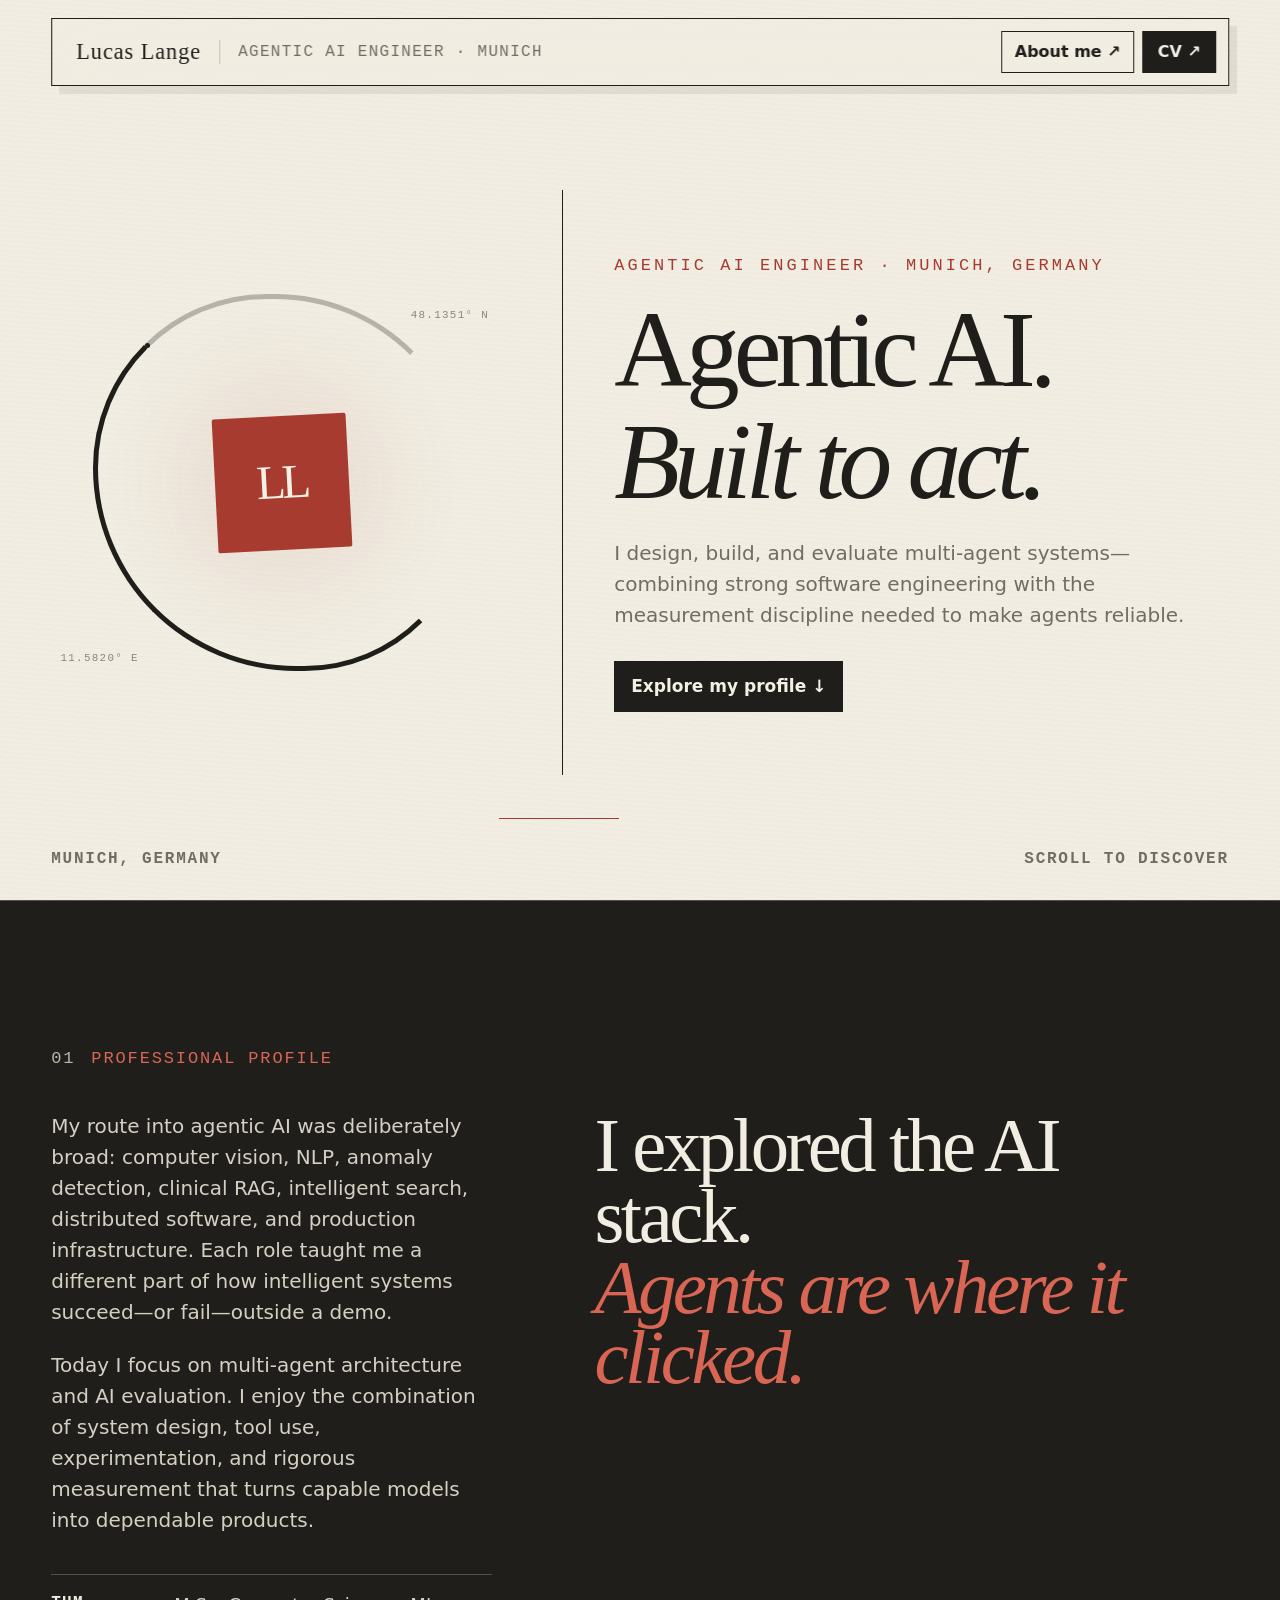
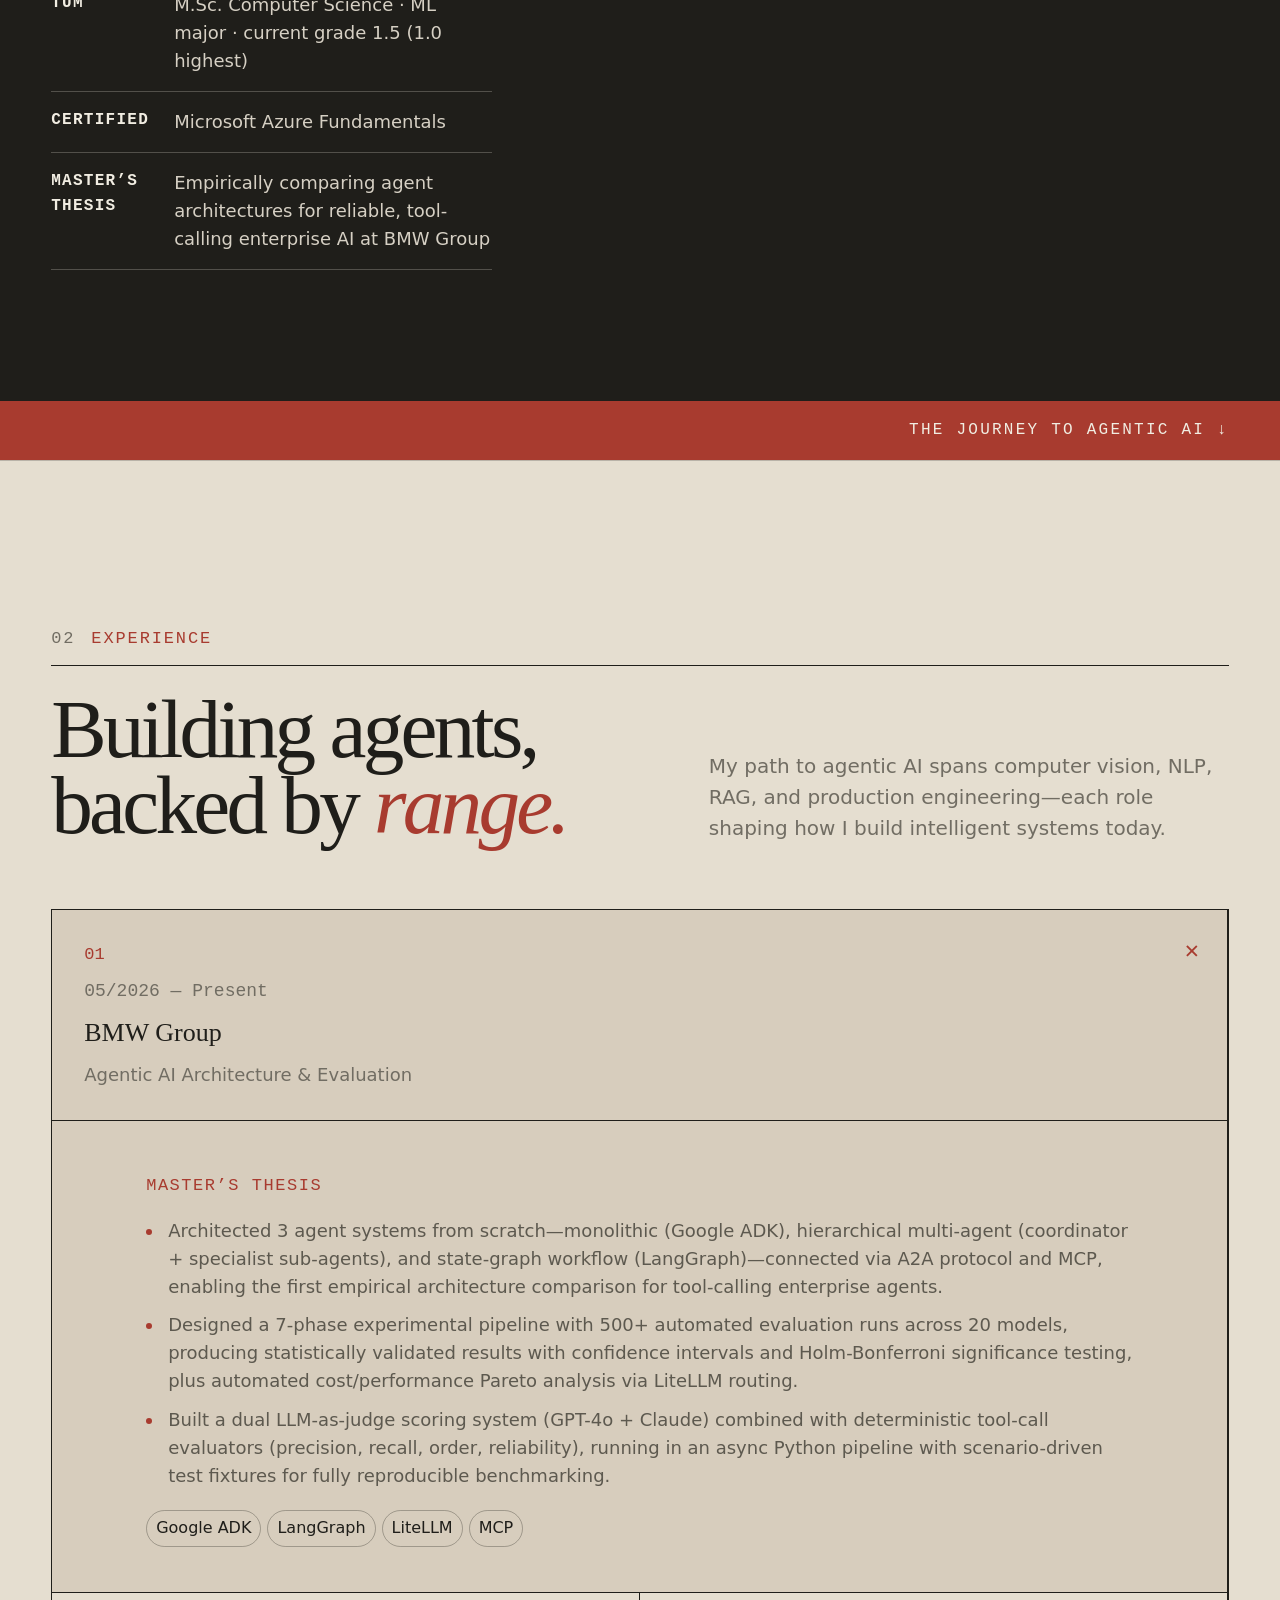
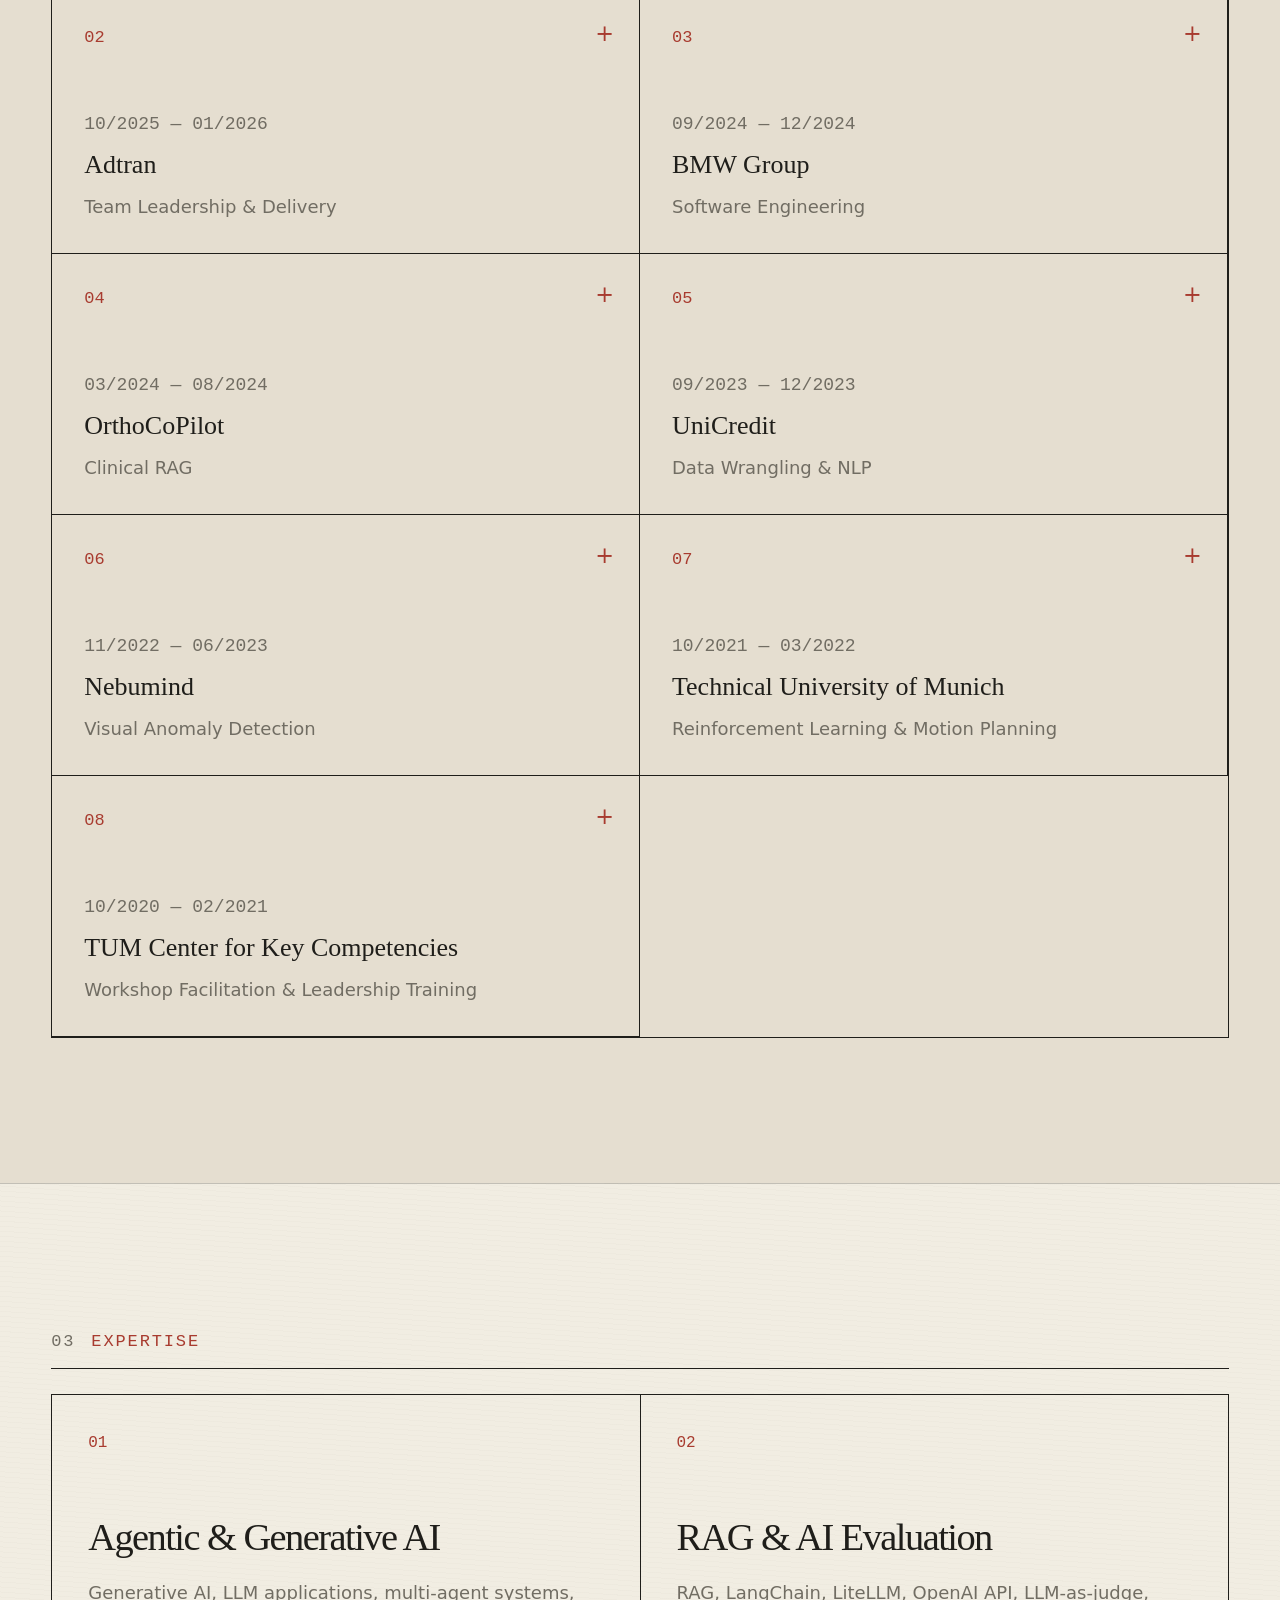
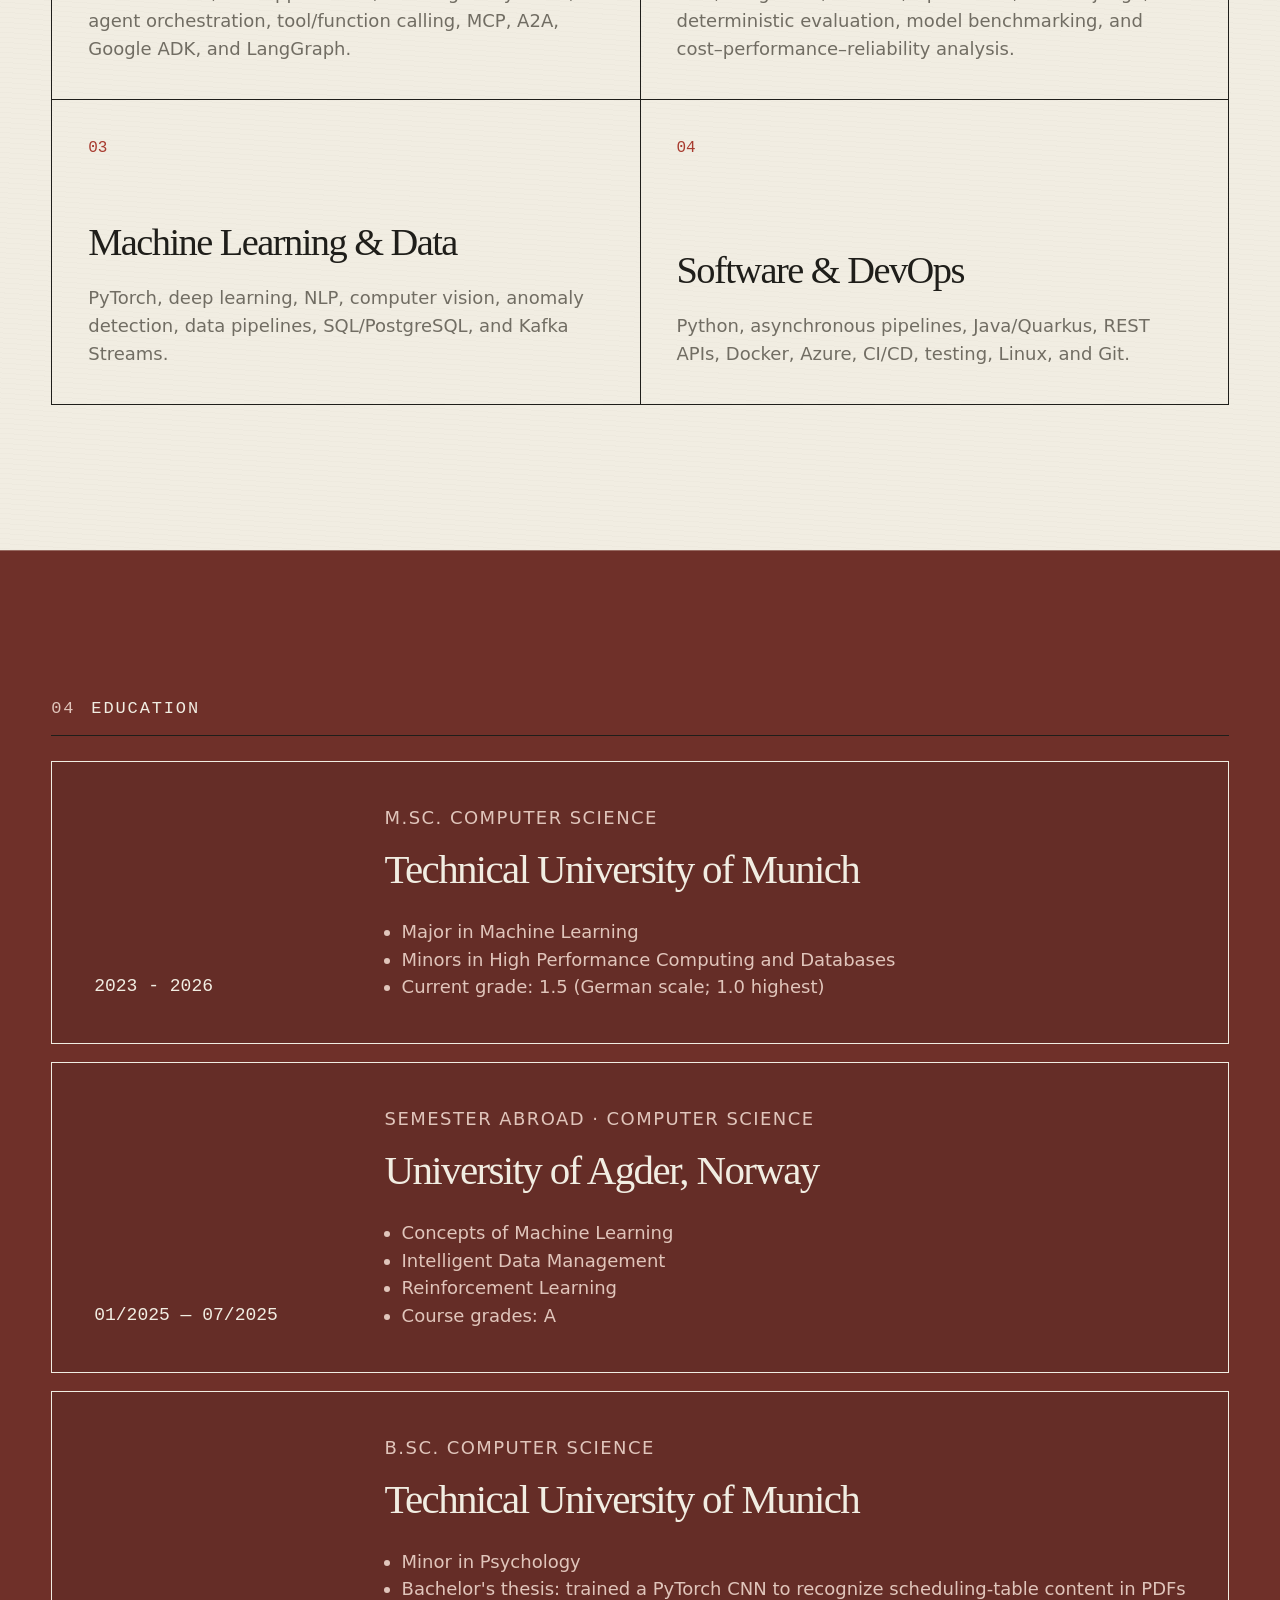
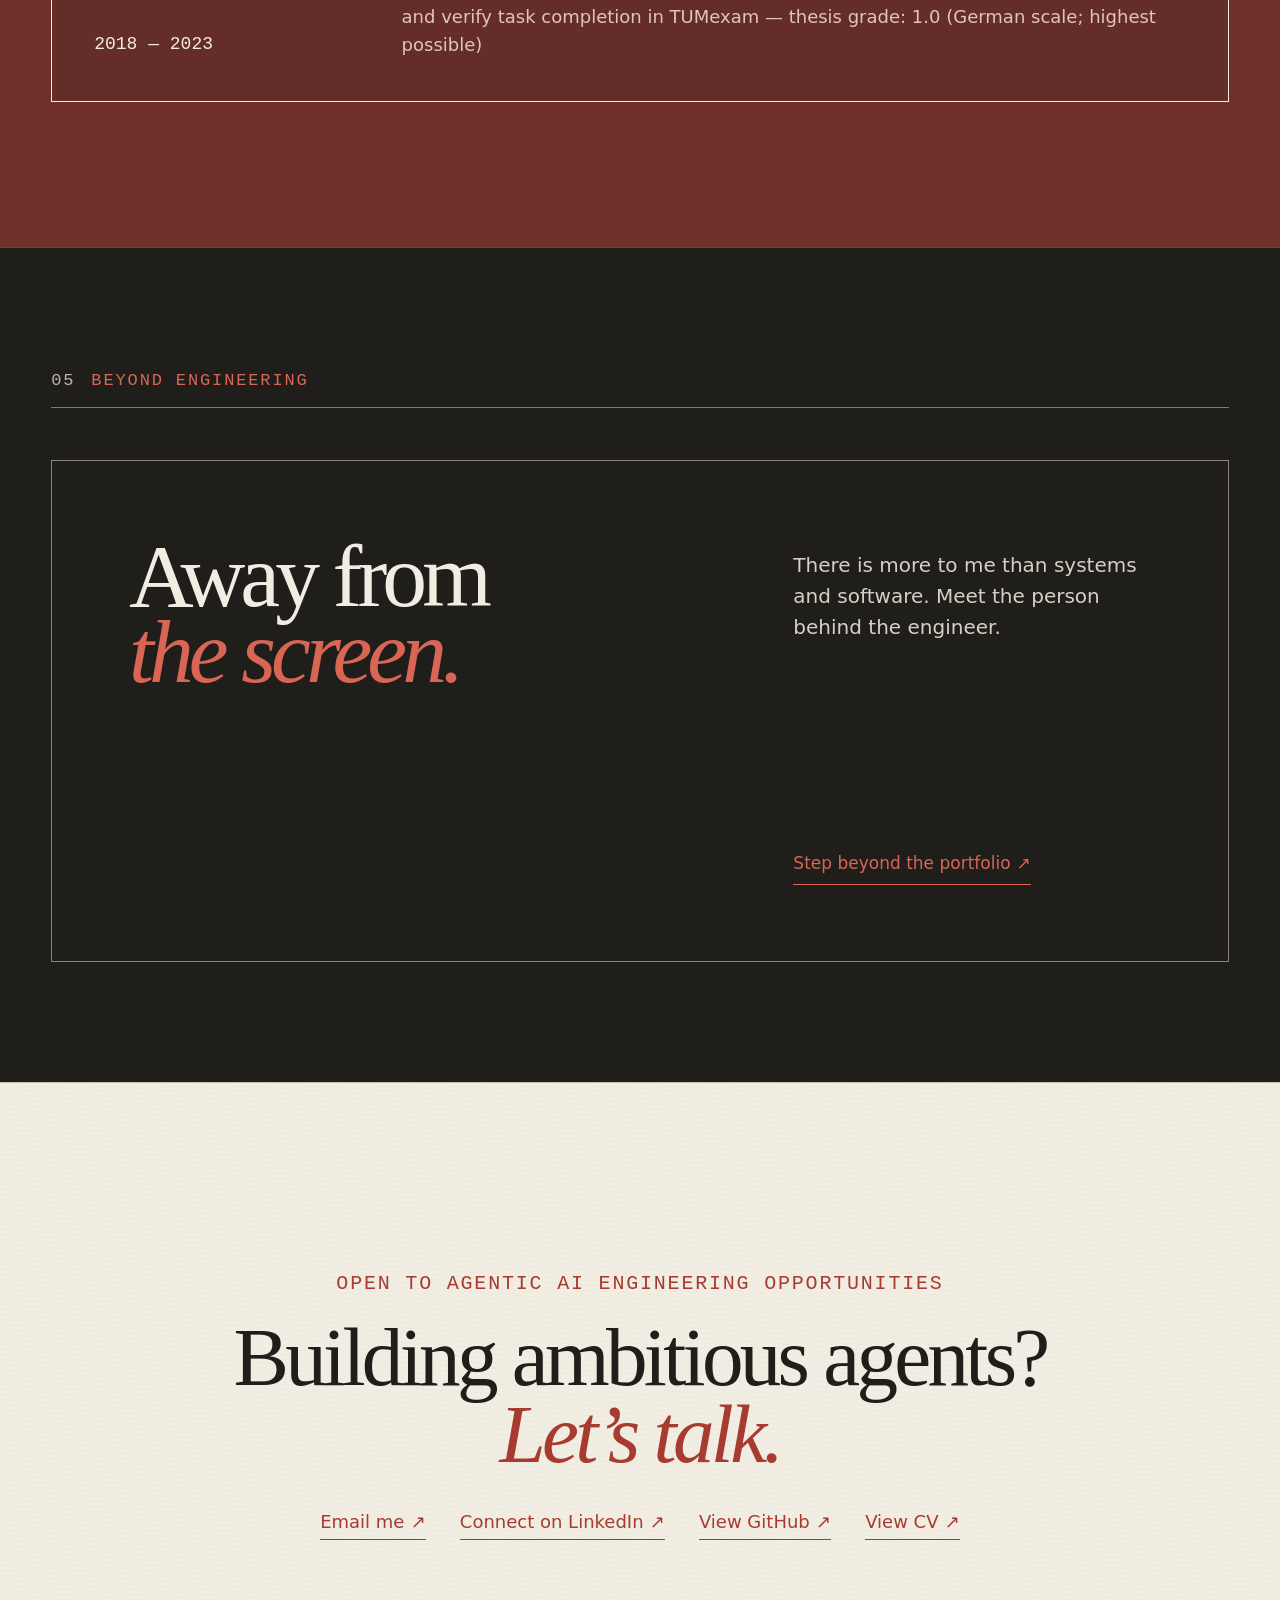
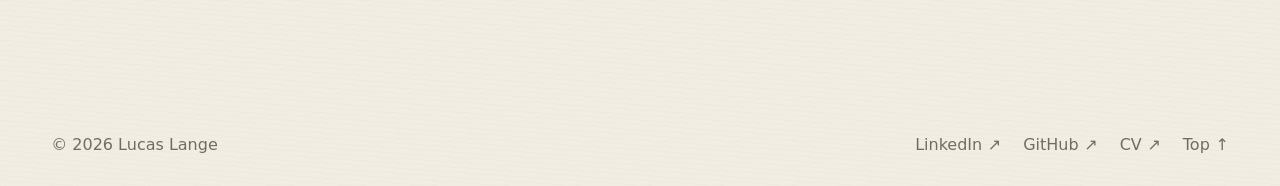
==== commit 68181265: "refactor: formatting and text edits - fixing inconsistent sections on the about page - Inc font size" ====
--- a/index.html
+++ b/index.html
@@ -17,8 +17,8 @@
     <a class="wordmark" href="#top">Lucas Lange</a>
     <nav aria-label="Main navigation"><a href="#experience">Experience</a><a href="#education">Education</a><a href="about.html?from=top">About me</a></nav>
     <div class="nav-actions">
-      <a class="nav-about" href="about.html?from=top">About me</a>
-      <a class="nav-action" href="media/LucasLange_CV_19072026.pdf" target="_blank" rel="noreferrer">Résumé <span>↗</span></a>
+      <a class="nav-about" href="about.html?from=top">About me<span class="link-arrow" aria-hidden="true">↗</span></a>
+      <a class="nav-action" href="media/LucasLange_CV_19072026.pdf" target="_blank" rel="noreferrer">CV<span class="link-arrow" aria-hidden="true">↗</span></a>
     </div>
   </header>
 
@@ -28,7 +28,7 @@
         <p class="micro">Agentic AI Engineer · Munich, Germany</p>
         <h1><span class="line-one">Agentic AI.</span><span class="line-two">Built to act.</span></h1>
         <p class="hero-intro">I design, build, and evaluate multi-agent systems—combining strong software engineering with the measurement discipline needed to make agents reliable.</p>
-        <a class="hero-link" href="#profile">Explore my profile <span>↓</span></a>
+        <a class="hero-link" href="#profile">Explore my profile<span class="link-arrow" aria-hidden="true">↓</span></a>
       </div>
 
       <div class="hero-object reveal" aria-hidden="true">
@@ -50,9 +50,8 @@
             <div class="profile-evidence">
               <span><b>TUM</b>M.Sc. Computer Science · ML major · current grade 1.5 (1.0 highest)</span>
               <span><b>Certified</b>Microsoft Azure Fundamentals</span>
-              <span><b>Teaching</b>Former tutor at Studierendenwerk München</span>
+              <span><b>Master’s thesis</b>Empirically comparing agent architectures for reliable, tool-calling enterprise AI at BMW Group</span>
             </div>
-            <div class="metrics"><div><strong>500+</strong><span>evaluation runs</span></div><div><strong>20</strong><span>models compared</span></div><div><strong>3</strong><span>agent architectures</span></div></div>
           </div>
         </div>
       </div>
@@ -61,7 +60,7 @@
     <section class="experience section" id="experience">
       <div class="section-inner">
         <div class="section-tag reveal"><span>02</span> Experience</div>
-        <div class="experience-heading reveal"><h2>Building agents,<br>backed by <em>range.</em></h2><p>Starting with my current work in agentic AI, then tracing the visual ML, language, RAG, and production experience that led me here.</p></div>
+        <div class="experience-heading reveal"><h2>Building agents,<br>backed by <em>range.</em></h2><p>My path to agentic AI spans computer vision, NLP, RAG, and production engineering—each role shaping how I build intelligent systems today.</p></div>
         <div class="experience-grid">
           <details class="experience-object reveal" name="roles" open>
             <summary><span class="object-number">01</span><div class="object-label"><small>05/2026 — Present</small><strong>BMW Group</strong><span>Agentic AI Architecture &amp; Evaluation</span></div><i>+</i></summary>
@@ -103,10 +102,10 @@
       <div class="section-inner">
         <div class="section-tag reveal"><span>03</span> Expertise</div>
         <div class="expertise-grid">
-          <article class="expertise-card reveal"><span>01</span><h3>Agentic AI</h3><p>LLMs, RAG, LangChain, LangGraph, LiteLLM, OpenAI API, MCP, A2A, tool use, and evaluation.</p></article>
-          <article class="expertise-card reveal"><span>02</span><h3>Machine Learning</h3><p>Deep learning, PyTorch, NLP, computer vision, anomaly detection, and production pipelines.</p></article>
-          <article class="expertise-card reveal"><span>03</span><h3>Software</h3><p>Python, Java, Quarkus, SQL, Kafka, REST APIs, Linux, Git, and GitHub.</p></article>
-          <article class="expertise-card reveal"><span>04</span><h3>Infrastructure</h3><p>Docker, Azure, Atlassian Suite, CI/CD, testing, and reproducible experimentation.</p></article>
+          <article class="expertise-card reveal"><span>01</span><h3>Agentic &amp; Generative AI</h3><p>Generative AI, LLM applications, multi-agent systems, agent orchestration, tool/function calling, MCP, A2A, Google ADK, and LangGraph.</p></article>
+          <article class="expertise-card reveal"><span>02</span><h3>RAG &amp; AI Evaluation</h3><p>RAG, LangChain, LiteLLM, OpenAI API, LLM-as-judge, deterministic evaluation, model benchmarking, and cost–performance–reliability analysis.</p></article>
+          <article class="expertise-card reveal"><span>03</span><h3>Machine Learning &amp; Data</h3><p>PyTorch, deep learning, NLP, computer vision, anomaly detection, data pipelines, SQL/PostgreSQL, and Kafka Streams.</p></article>
+          <article class="expertise-card reveal"><span>04</span><h3>Software &amp; DevOps</h3><p>Python, asynchronous pipelines, Java/Quarkus, REST APIs, Docker, Azure, CI/CD, testing, Linux, and Git.</p></article>
         </div>
       </div>
     </section>
@@ -115,7 +114,7 @@
       <div class="section-inner">
         <div class="section-tag reveal"><span>04</span> Education</div>
         <div class="education-grid">
-          <article class="education-card reveal"><time>2023 — Present</time><div><p>M.Sc. Computer Science</p><h3>Technical University of Munich</h3><ul><li>Major in Machine Learning</li><li>Minors in High Performance Computing and Databases</li><li>Current grade: 1.5 (German scale; 1.0 highest)</li></ul></div></article>
+          <article class="education-card reveal"><time>2023 - 2026</time><div><p>M.Sc. Computer Science</p><h3>Technical University of Munich</h3><ul><li>Major in Machine Learning</li><li>Minors in High Performance Computing and Databases</li><li>Current grade: 1.5 (German scale; 1.0 highest)</li></ul></div></article>
           <article class="education-card reveal"><time>01/2025 — 07/2025</time><div><p>Semester Abroad · Computer Science</p><h3>University of Agder, Norway</h3><ul><li>Concepts of Machine Learning</li><li>Intelligent Data Management</li><li>Reinforcement Learning</li><li>Course grades: A</li></ul></div></article>
           <article class="education-card reveal"><time>2018 — 2023</time><div><p>B.Sc. Computer Science</p><h3>Technical University of Munich</h3><ul><li>Minor in Psychology</li><li>Bachelor's thesis: trained a PyTorch CNN to recognize scheduling-table content in PDFs and verify task completion in TUMexam — thesis grade: 1.0 (German scale; highest possible)</li></ul></div></article>
         </div>
@@ -127,17 +126,17 @@
         <div class="section-tag reveal"><span>05</span> Beyond engineering</div>
         <a class="beyond-teaser-grid reveal" href="about.html?from=section5" aria-label="Discover more about Lucas beyond engineering">
           <div class="beyond-teaser-copy">
-            <h2>A little more<br><em>human.</em></h2>
+            <h2>Away from<br><em>the screen.</em></h2>
             <p>There is more to me than systems and software. Meet the person behind the engineer.</p>
-            <span class="beyond-teaser-link">Step outside the résumé <i>↗</i></span>
+            <span class="beyond-teaser-link">Step beyond the portfolio<span class="link-arrow" aria-hidden="true">↗</span></span>
           </div>
         </a>
       </div>
     </section>
 
-    <section class="contact section" id="contact"><div class="section-inner reveal"><p>Open to Agentic AI engineering opportunities</p><h2>Building ambitious agents?<br><em>Let’s talk.</em></h2><div class="contact-actions"><a href="mailto:lucas.lange1113@gmail.com">Email me <span>↗</span></a><a href="https://www.linkedin.com/in/lucas-lange-/" target="_blank" rel="noreferrer">Connect on LinkedIn <span>↗</span></a><a href="https://github.com/LucasLange1113" target="_blank" rel="noreferrer">View GitHub <span>↗</span></a></div></div></section>
+    <section class="contact section" id="contact"><div class="section-inner reveal"><p>Open to Agentic AI engineering opportunities</p><h2>Building ambitious agents?<br><em>Let’s talk.</em></h2><div class="contact-actions"><a href="mailto:lucas.lange1113@gmail.com">Email me<span class="link-arrow" aria-hidden="true">↗</span></a><a href="https://www.linkedin.com/in/lucas-lange-/" target="_blank" rel="noreferrer">Connect on LinkedIn<span class="link-arrow" aria-hidden="true">↗</span></a><a href="https://github.com/LucasLange1113" target="_blank" rel="noreferrer">View GitHub<span class="link-arrow" aria-hidden="true">↗</span></a><a href="media/LucasLange_CV_19072026.pdf" target="_blank" rel="noreferrer">View CV<span class="link-arrow" aria-hidden="true">↗</span></a></div></div></section>
   </main>
 
-  <footer class="footer frame"><p>© <span data-year></span> Lucas Lange</p><div><a href="https://www.linkedin.com/in/lucas-lange-/" target="_blank" rel="noreferrer">LinkedIn ↗</a><a href="https://github.com/LucasLange1113" target="_blank" rel="noreferrer">GitHub ↗</a><a href="media/LucasLange_CV_19072026.pdf" target="_blank" rel="noreferrer">Résumé ↗</a><a href="#top">Top ↑</a></div></footer>
+  <footer class="footer frame"><p>© <span data-year></span> Lucas Lange</p><div><a href="https://www.linkedin.com/in/lucas-lange-/" target="_blank" rel="noreferrer">LinkedIn<span class="link-arrow" aria-hidden="true">↗</span></a><a href="https://github.com/LucasLange1113" target="_blank" rel="noreferrer">GitHub<span class="link-arrow" aria-hidden="true">↗</span></a><a href="media/LucasLange_CV_19072026.pdf" target="_blank" rel="noreferrer">CV<span class="link-arrow" aria-hidden="true">↗</span></a><a href="#top">Top<span class="link-arrow" aria-hidden="true">↑</span></a></div></footer>
 </body>
 </html>
--- a/styles.css
+++ b/styles.css
@@ -3,12 +3,12 @@
   --sans:Inter,"Helvetica Neue",Arial,sans-serif; --serif:Georgia,"Times New Roman",serif; --mono:"SFMono-Regular",Consolas,"Liberation Mono",monospace; --max:1220px;
 }
 *{box-sizing:border-box}html{scroll-behavior:smooth}body{margin:0;color:var(--ink);background:var(--bg);font-family:var(--sans);line-height:1.55;overflow-x:hidden}a{color:inherit;text-decoration:none}::selection{color:var(--bg);background:var(--accent)}.frame,.section-inner{width:min(calc(100% - 48px),var(--max));margin-inline:auto}.skip-link{position:fixed;top:-90px;left:20px;z-index:100;padding:10px 15px;color:var(--bg);background:var(--accent)}.skip-link:focus{top:0}:focus-visible{outline:2px solid var(--accent);outline-offset:4px}
-.site-nav{position:fixed;top:16px;left:50%;z-index:25;width:min(calc(100% - 34px),1240px);height:62px;padding:0 10px 0 20px;display:grid;grid-template-columns:1fr auto 1fr;align-items:center;background:color-mix(in srgb,var(--bg) 80%,transparent);border:1px solid var(--line);border-radius:40px;backdrop-filter:blur(18px);transform:translateX(-50%);transition:top .25s,background .25s}.site-nav.scrolled{top:7px;background:color-mix(in srgb,var(--bg) 94%,transparent)}.wordmark{font-weight:750;letter-spacing:-.04em}.wordmark span{margin-left:3px;color:var(--accent);font-size:.5rem;vertical-align:top}.site-nav nav{display:flex;gap:31px}.site-nav nav a{color:var(--muted);font-size:.7rem}.site-nav nav a:hover{color:var(--accent)}.nav-actions{justify-self:end;display:flex;align-items:center;gap:8px}.nav-about{padding:8px 13px;border:1px solid var(--ink);font-size:.8rem;font-weight:650;transition:color .2s,background-color .2s}.nav-about:hover{color:var(--bg);background:var(--ink)}.nav-actions .nav-action{justify-self:auto}.nav-action{justify-self:end;padding:9px 15px;color:var(--bg);background:var(--accent);border-radius:25px;font-size:.7rem;font-weight:750}.nav-action span{margin-left:9px}
+.site-nav{position:fixed;top:16px;left:50%;z-index:25;width:min(calc(100% - 34px),1240px);height:62px;padding:0 10px 0 20px;display:grid;grid-template-columns:1fr auto 1fr;align-items:center;background:color-mix(in srgb,var(--bg) 80%,transparent);border:1px solid var(--line);border-radius:40px;backdrop-filter:blur(18px);transform:translateX(-50%);transition:top .25s,background .25s}.site-nav.scrolled{top:7px;background:color-mix(in srgb,var(--bg) 94%,transparent)}.wordmark{font-weight:750;letter-spacing:-.04em}.wordmark span{margin-left:3px;color:var(--accent);font-size:.5rem;vertical-align:top}.site-nav nav{display:flex;gap:31px}.site-nav nav a{color:var(--muted);font-size:.7rem}.site-nav nav a:hover{color:var(--accent)}.nav-actions{justify-self:end;display:flex;align-items:center;gap:8px}.nav-about{padding:8px 13px;border:1px solid var(--ink);font-size:.8rem;font-weight:650;transition:color .2s,background-color .2s}.nav-about:hover{color:var(--bg);background:var(--ink)}.nav-actions .nav-action{justify-self:auto}.nav-action{justify-self:end;padding:9px 15px;color:var(--bg);background:var(--accent);border-radius:25px;font-size:.7rem;font-weight:750}.link-arrow{margin-left:.35em;display:inline-block}
 .concept-picker{position:fixed;right:16px;bottom:16px;z-index:40;width:230px;color:var(--ink);font-size:.68rem}.picker-toggle{width:100%;padding:10px 11px;display:grid;grid-template-columns:1fr auto 20px;align-items:center;gap:8px;color:inherit;background:color-mix(in srgb,var(--bg) 88%,transparent);border:1px solid var(--line);border-radius:12px;box-shadow:0 12px 40px rgba(0,0,0,.22);backdrop-filter:blur(18px);cursor:pointer;text-align:left}.picker-toggle span{color:var(--muted);font-size:.57rem;text-transform:uppercase;letter-spacing:.08em}.picker-toggle strong{font-weight:750}.picker-toggle i{font-style:normal;font-size:1.1rem;text-align:center;transition:transform .2s}.concept-picker.open .picker-toggle i{transform:rotate(45deg)}.picker-list{position:absolute;right:0;bottom:50px;width:100%;padding:7px;display:grid;gap:2px;background:color-mix(in srgb,var(--bg) 94%,transparent);border:1px solid var(--line);border-radius:13px;box-shadow:0 18px 55px rgba(0,0,0,.28);backdrop-filter:blur(20px);opacity:0;visibility:hidden;transform:translateY(8px);transition:.2s}.concept-picker.open .picker-list{opacity:1;visibility:visible;transform:none}.picker-list a{padding:7px 8px;display:grid;grid-template-columns:24px 1fr auto;align-items:center;border-radius:7px}.picker-list a:hover,.picker-list a[aria-current=page]{color:var(--bg);background:var(--accent)}.picker-list b{font-family:var(--mono);font-size:.58rem}.picker-list span{font-weight:750}.picker-list small{opacity:.65}.picker-list hr{width:100%;margin:3px 0;border:0;border-top:1px solid var(--line)}
-.hero{position:relative;min-height:100svh;padding-top:130px;padding-bottom:65px;display:grid;grid-template-columns:1.08fr .92fr;gap:50px;align-items:center}.micro,.section-tag{margin:0 0 25px;color:var(--accent);font-family:var(--mono);font-size:.65rem;letter-spacing:.11em;text-transform:uppercase}.hero h1{margin:0;font-size:clamp(4rem,8.2vw,8rem);font-weight:400;line-height:.87;letter-spacing:-.075em}.hero h1 span{display:block}.hero h1 .line-two{margin-left:13%;}.hero-intro{max-width:560px;margin:31px 0 0;color:var(--muted);font-size:1rem}.hero-link{margin-top:30px;padding:12px 17px;display:inline-flex;gap:35px;color:var(--bg);background:var(--accent);border-radius:4px;font-size:.75rem;font-weight:750;transition:transform .2s}.hero-link:hover{transform:translateY(-3px)}.hero-foot{position:absolute;right:0;bottom:24px;left:0;display:flex;justify-content:space-between;color:var(--muted);font-family:var(--mono);font-size:.58rem;text-transform:uppercase;letter-spacing:.08em}
+.hero{position:relative;min-height:100svh;padding-top:130px;padding-bottom:65px;display:grid;grid-template-columns:1.08fr .92fr;gap:50px;align-items:center}.micro,.section-tag{margin:0 0 25px;color:var(--accent);font-family:var(--mono);font-size:.65rem;letter-spacing:.11em;text-transform:uppercase}.hero h1{margin:0;font-size:clamp(4rem,8.2vw,8rem);font-weight:400;line-height:.87;letter-spacing:-.075em}.hero h1 span{display:block}.hero h1 .line-two{margin-left:13%;}.hero-intro{max-width:560px;margin:31px 0 0;color:var(--muted);font-size:1rem}.hero-link{margin-top:30px;padding:12px 17px;display:inline-flex;color:var(--bg);background:var(--accent);border-radius:4px;font-size:.75rem;font-weight:750;transition:transform .2s}.hero-link:hover{transform:translateY(-3px)}.hero-foot{position:absolute;right:0;bottom:24px;left:0;display:flex;justify-content:space-between;color:var(--muted);font-family:var(--mono);font-size:.58rem;text-transform:uppercase;letter-spacing:.08em}
 .hero-object{position:relative;justify-self:center;width:min(39vw,470px);aspect-ratio:1;display:grid;place-items:center}.hero-object::before{content:"";position:absolute;inset:6%;background:radial-gradient(circle,rgba(242,255,25,.16),transparent 62%);filter:blur(18px)}.radar-ring{position:absolute;border:1px solid color-mix(in srgb,var(--accent) 35%,transparent);border-radius:50%;animation:spin 18s linear infinite}.ring-one{inset:4%;border-style:dashed}.ring-two{inset:21%;animation-direction:reverse;animation-duration:11s}.radar-ring::after{content:"";position:absolute;top:12%;left:13%;width:8px;height:8px;background:var(--accent);border-radius:50%;box-shadow:0 0 18px var(--accent)}.object-core{position:relative;width:42%;aspect-ratio:1;display:flex;flex-direction:column;align-items:center;justify-content:center;color:var(--bg);background:var(--accent);border-radius:50%;box-shadow:0 0 70px color-mix(in srgb,var(--accent) 20%,transparent)}.object-core span{font-size:4.3rem;font-weight:800;line-height:.85;letter-spacing:-.08em}.object-core small{margin-top:10px;font-family:var(--mono);font-size:.55rem;letter-spacing:.14em}.coordinate{position:absolute;color:var(--muted);font-family:var(--mono);font-size:.55rem}.coord-one{top:12%;right:5%}.coord-two{bottom:10%;left:2%}.device-screen,.device-controls,.ocean,.monolith{display:none}@keyframes spin{to{transform:rotate(360deg)}}
 .section{padding:125px 0;border-top:1px solid var(--line)}.section-tag{padding-bottom:13px;display:flex;gap:16px;border-bottom:1px solid var(--line)}.section-tag span{color:var(--muted)}.profile-grid{display:grid;grid-template-columns:1.1fr .9fr;gap:90px}.profile h2,.experience-heading h2,.contact h2{margin:0;font-size:clamp(3rem,6.5vw,6.3rem);font-weight:400;line-height:.92;letter-spacing:-.065em}.profile h2 em{color:var(--accent);font-style:normal}.profile-copy>p{max-width:590px;color:var(--muted);font-size:1.05rem}.metrics{margin-top:50px;padding-top:22px;display:grid;grid-template-columns:repeat(3,1fr);border-top:1px solid var(--line)}.metrics div{display:flex;flex-direction:column}.metrics strong{font-size:1.8rem;line-height:1}.metrics span{margin-top:7px;color:var(--muted);font-size:.65rem}
-.experience{background:var(--panel)}.experience-heading{margin-bottom:65px;display:flex;justify-content:space-between;align-items:end;gap:35px}.experience-heading p{max-width:360px;margin:0;color:var(--muted)}.experience-grid{border-top:1px solid var(--line)}.experience-object{border-bottom:1px solid var(--line)}.experience-object summary{padding:27px 0;display:grid;grid-template-columns:70px 1fr 30px;align-items:center;gap:10px;cursor:pointer;list-style:none}.experience-object summary::-webkit-details-marker{display:none}.object-number{color:var(--accent);font-family:var(--mono);font-size:.7rem}.object-label{display:grid;grid-template-columns:180px .8fr 1.2fr;align-items:center;gap:20px}.object-label small{color:var(--muted);font-family:var(--mono);font-size:.62rem}.object-label strong{font-size:.9rem}.object-label>span{color:var(--muted)}.experience-object summary>i{color:var(--accent);font-style:normal;font-size:1.4rem;transition:transform .2s}.experience-object[open] summary>i{transform:rotate(45deg)}.object-copy{padding:0 40px 35px 250px}.role-title{color:var(--accent);font-family:var(--mono);font-size:.65rem;text-transform:uppercase;letter-spacing:.09em}.object-copy ul{max-width:820px;margin:0;padding-left:18px;color:var(--muted);font-size:.85rem}.object-copy li{margin-bottom:11px;padding-left:4px}.object-copy li::marker{color:var(--accent)}.role-tags{margin-top:20px;display:flex;flex-wrap:wrap;gap:6px}.role-tags span{padding:5px 9px;border:1px solid var(--line);border-radius:20px;font-size:.62rem}
+.experience{background:var(--panel)}.experience-heading{margin-bottom:65px;display:flex;justify-content:space-between;align-items:end;gap:35px}.experience-heading p{max-width:360px;margin:0;color:var(--muted)}.experience-grid{border-top:1px solid var(--line)}.experience-object{border-bottom:1px solid var(--line)}.experience-object summary{padding:27px 0;display:grid;grid-template-columns:70px 1fr 30px;align-items:center;gap:10px;cursor:pointer;list-style:none}.experience-object summary::-webkit-details-marker{display:none}.object-number{color:var(--accent);font-family:var(--mono);font-size:.7rem}.object-label{display:grid;grid-template-columns:180px .8fr 1.2fr;align-items:center;gap:20px}.object-label small{color:var(--muted);font-family:var(--mono);font-size:.62rem}.object-label strong{font-size:.9rem}.object-label>span{color:var(--muted)}.experience-object summary>i{color:var(--accent);font-style:normal;font-size:1.4rem;transition:transform .2s}.experience-object[open] summary>i{transform:rotate(45deg)}.object-copy{padding:0 40px 35px 250px}.role-title{color:var(--accent);font-family:var(--mono);font-size:.65rem;text-transform:uppercase;letter-spacing:.09em}.object-copy ul{max-width:none;margin:0;padding-left:18px;color:var(--muted);font-size:.85rem}.object-copy li{margin-bottom:11px;padding-left:4px}.object-copy li::marker{color:var(--accent)}.role-tags{margin-top:20px;display:flex;flex-wrap:wrap;gap:6px}.role-tags span{padding:5px 9px;border:1px solid var(--line);border-radius:20px;font-size:.62rem}
 .expertise-grid{display:grid;grid-template-columns:repeat(2,1fr);gap:12px}.expertise-card{min-height:260px;padding:28px;display:flex;flex-direction:column;justify-content:flex-end;background:var(--panel);border:1px solid var(--line)}.expertise-card>span{margin-bottom:auto;color:var(--accent);font-family:var(--mono);font-size:.65rem}.expertise-card h3{margin:30px 0 7px;font-size:1.7rem;font-weight:450;letter-spacing:-.04em}.expertise-card p{max-width:470px;margin:0;color:var(--muted);font-size:.82rem}
 .education{background:var(--panel)}.education-grid{display:grid;grid-template-columns:1fr 1fr;gap:12px}.education-card{min-height:310px;padding:28px;display:flex;flex-direction:column;justify-content:space-between;border:1px solid var(--line)}.education-card time{color:var(--accent);font-family:var(--mono);font-size:.65rem}.education-card p{margin:0;color:var(--muted);font-size:.68rem;text-transform:uppercase;letter-spacing:.08em}.education-card h3{margin:6px 0 16px;font-size:1.65rem;font-weight:450;letter-spacing:-.04em}.education-card ul{margin:0;padding-left:17px;color:var(--muted);font-size:.78rem}.languages{margin-top:12px;padding:22px 26px;display:flex;align-items:center;gap:32px;border:1px solid var(--line)}.languages>span{margin-right:auto;color:var(--accent);font-family:var(--mono);font-size:.65rem;text-transform:uppercase}.languages strong{font-size:.78rem}.languages small{margin-left:5px;color:var(--muted);font-weight:400}.languages i{color:var(--muted);font-size:.75rem}
 .community-grid{border-top:1px solid var(--line)}.community-card{padding:30px 0;display:grid;grid-template-columns:190px 1fr;gap:40px;border-bottom:1px solid var(--line)}.community-card time{color:var(--accent);font-family:var(--mono);font-size:.72rem}.community-card h3{margin:5px 0 10px;font-size:1.45rem;font-weight:450;letter-spacing:-.035em}.community-card p{max-width:760px;margin:0;color:var(--muted);font-size:.88rem}.community-card .community-org{color:var(--ink);font-family:var(--mono);font-size:.68rem;text-transform:uppercase;letter-spacing:.08em}
@@ -145,7 +145,7 @@
 .w3 .site-nav{top:18px;width:calc(100% - 8vw);max-width:none;height:68px;padding:0 12px 0 24px;grid-template-columns:1fr auto;background:rgba(241,237,226,.9);border:1px solid var(--ink);border-radius:0;box-shadow:8px 8px 0 rgba(31,30,26,.08)}
 .w3 .site-nav.scrolled{top:8px;background:rgba(241,237,226,.97)}
 .w3 .site-nav nav{display:none}
-.w3 .wordmark{grid-column:1;display:flex;align-items:center;gap:18px}
+.w3 .wordmark{grid-column:1;display:flex;align-items:center;gap:18px;font-size:1.4rem}
 .w3 .nav-actions{grid-column:2}
 .w3 .wordmark::after{content:"Agentic AI Engineer · Munich";padding-left:18px;color:var(--muted);border-left:1px solid var(--line);font-family:var(--mono);font-size:.72rem;letter-spacing:.08em;text-transform:uppercase}
 .w3 .hero{padding-top:130px;grid-template-columns:.68fr 1.32fr}
@@ -206,8 +206,52 @@
 .w3 .contact-actions a{font-size:1rem}
 .w3 .footer{font-size:.82rem}
 
+/* Portfolio legibility floor: readable metadata and supporting copy at a glance. */
+html.w3 body:not(.human-page){font-size:1.25rem}
+html.w3 body:not(.human-page) .site-nav nav a,
+html.w3 body:not(.human-page) .nav-action,
+html.w3 body:not(.human-page) .nav-about{font-size:1rem}
+html.w3 body:not(.human-page) .wordmark::after{font-size:1rem}
+html.w3 body:not(.human-page) .micro,
+html.w3 body:not(.human-page) .section-tag{font-size:1.0625rem}
+html.w3 body:not(.human-page) .hero-intro{font-size:1.25rem}
+html.w3 body:not(.human-page) .hero-link{font-size:1.0625rem}
+html.w3 body:not(.human-page) .hero-foot{font-size:1rem}
+html.w3 body:not(.human-page) .profile-copy>p,
+html.w3 body:not(.human-page) .experience-heading p,
+html.w3 body:not(.human-page) .about-copy>p{font-size:1.25rem}
+html.w3 body:not(.human-page) .profile-evidence span{font-size:1.125rem}
+html.w3 body:not(.human-page) .profile-evidence b,
+html.w3 body:not(.human-page) .metrics span{font-size:1rem}
+html.w3 body:not(.human-page) .object-number{font-size:1.0625rem}
+html.w3 body:not(.human-page) .object-label{grid-template-columns:1fr;align-content:start;gap:7px}
+html.w3 body:not(.human-page) .object-label small{font-size:1.125rem}
+html.w3 body:not(.human-page) .object-label strong{font-size:1.625rem}
+html.w3 body:not(.human-page) .object-label>span{font-size:1.125rem}
+html.w3 body:not(.human-page) .role-title{font-size:1.0625rem}
+html.w3 body:not(.human-page) .object-copy ul{font-size:1.125rem}
+html.w3 body:not(.human-page) .role-tags span{font-size:1rem}
+html.w3 body:not(.human-page) .expertise-card>span{font-size:1rem}
+html.w3 body:not(.human-page) .expertise-card p{font-size:1.125rem}
+html.w3 body:not(.human-page) .education-card p,
+html.w3 body:not(.human-page) .education-card time,
+html.w3 body:not(.human-page) .education-card ul{font-size:1.125rem}
+html.w3 body:not(.human-page) .about-details span,
+html.w3 body:not(.human-page) .community-intro span,
+html.w3 body:not(.human-page) .community-list time{font-size:1rem}
+html.w3 body:not(.human-page) .about-details small,
+html.w3 body:not(.human-page) .community-intro p,
+html.w3 body:not(.human-page) .community-list p{font-size:1.0625rem}
+html.w3 body:not(.human-page) .community-list .community-org{font-size:1rem}
+html.w3 body:not(.human-page) .contact p{font-size:1.25rem}
+html.w3 body:not(.human-page) .contact-actions a{font-size:1.125rem}
+html.w3 body:not(.human-page) .beyond-teaser-copy p{font-size:1.25rem}
+html.w3 body:not(.human-page) .beyond-teaser-link{font-size:1.0625rem}
+html.w3 body:not(.human-page) .profile::after{font-size:1rem}
+html.w3 body:not(.human-page) .footer{font-size:1rem}
+
 @media(max-width:850px){.w3 .frame,.w3 .section-inner{width:calc(100% - 48px)}.w3 .site-nav{width:calc(100% - 48px)}.w3 .wordmark::after{display:none}.w3 .hero{grid-template-columns:1fr;min-height:900px}.w3 .hero-copy{padding:45px 0 45px 24px}.w3 .hero h1 .line-two{text-align:left}.w3 .hero-object{right:-16%;width:min(68vw,500px)}.w3 .profile-grid,.w3 .about-grid{grid-template-columns:1fr;gap:55px}.w3 .profile h2,.w3 .profile-copy{grid-column:1;grid-row:auto}.w3 .profile h2{order:1}.w3 .profile-copy{order:2}.w3 .experience-grid{grid-template-columns:1fr}.w3 .experience-object[open]{grid-column:auto}.w3 .expertise-grid{grid-template-columns:1fr 1fr}.w3 .education-card{grid-template-columns:150px 1fr}.w3 .community-compact{grid-template-columns:1fr}.w3 .community-intro p{max-width:520px}.w3 .community-list{grid-template-columns:1fr 1fr}.w3 .community-list article:last-child{grid-column:1/-1}}
-@media(max-width:560px){.w3 .frame,.w3 .section-inner{width:calc(100% - 32px)}.w3 .site-nav{top:8px;width:calc(100% - 20px);padding-left:14px}.w3 .hero{min-height:780px;padding-top:105px}.w3 .hero-copy{padding:24px 0 24px 14px}.w3 .hero h1{font-size:clamp(3.6rem,17vw,5rem)}.w3 .hero-intro{font-size:1rem}.w3 .hero-object{right:-48%;width:100vw}.w3 .profile{padding-bottom:155px}.w3 .profile::after{font-size:.65rem;text-align:left}.w3 .profile-evidence span{grid-template-columns:1fr;gap:6px}.w3 .experience{padding-top:125px}.w3 .experience-object summary{min-height:230px}.w3 .object-copy{padding:25px 24px 35px}.w3 .expertise-grid{grid-template-columns:1fr}.w3 .expertise-card{min-height:245px}.w3 .education-card{grid-template-columns:1fr;gap:34px;padding:30px}.w3 .about-details,.w3 .community-list{grid-template-columns:1fr}.w3 .about-details div+div{padding-left:0;border-left:0}.w3 .community-list article:last-child{grid-column:auto}.w3 .contact-actions{align-items:center;flex-direction:column;gap:0}.w3 .contact{padding-block:120px}}
+@media(max-width:560px){.w3 .frame,.w3 .section-inner{width:calc(100% - 32px)}.w3 .site-nav{top:8px;width:calc(100% - 20px);padding-left:14px}.w3 .wordmark{font-size:1.05rem}.w3 .hero{min-height:780px;padding-top:105px}.w3 .hero-copy{padding:24px 0 24px 14px}.w3 .hero h1{font-size:clamp(3.6rem,17vw,5rem)}.w3 .hero-intro{font-size:1rem}.w3 .hero-object{right:-48%;width:100vw}.w3 .profile{padding-bottom:155px}.w3 .profile::after{font-size:.65rem;text-align:left}.w3 .profile-evidence span{grid-template-columns:1fr;gap:6px}.w3 .experience{padding-top:125px}.w3 .experience-object summary{min-height:230px}.w3 .object-copy{padding:25px 24px 35px}.w3 .expertise-grid{grid-template-columns:1fr}.w3 .expertise-card{min-height:245px}.w3 .education-card{grid-template-columns:1fr;gap:34px;padding:30px}.w3 .about-details,.w3 .community-list{grid-template-columns:1fr}.w3 .about-details div+div{padding-left:0;border-left:0}.w3 .community-list article:last-child{grid-column:auto}.w3 .contact-actions{align-items:center;flex-direction:column;gap:0}.w3 .contact{padding-block:120px}}
 
 @media(max-width:560px){.w3 .site-nav{grid-template-columns:minmax(0,1fr) auto}.w3 .nav-actions{gap:5px}.w3 .nav-about{padding:7px 9px;font-size:.72rem}.w3 .nav-actions .nav-action{padding:8px 9px}.w3 .nav-actions .nav-action span{display:none}}
 
@@ -219,11 +263,17 @@
 .beyond-teaser-copy h2 em{color:#d96555;font-style:italic}
 .beyond-teaser-copy p{max-width:510px;margin:12px 0 0;color:#d6d0c4;font-size:1.05rem}
 .beyond-teaser-link{grid-column:2;padding-bottom:7px;justify-self:start;border-bottom:1px solid #d96555;color:#d96555;font-size:.92rem}
-.beyond-teaser-link i{margin-left:38px;display:inline-block;font-style:normal;transition:transform .25s}
-.beyond-teaser-grid:hover .beyond-teaser-link i{transform:translate(4px,-4px)}
-
-/* A little more human — dedicated page */
-.human-page .wordmark::after{content:"Beyond engineering · A little more human"}
+.beyond-teaser-link .link-arrow{transition:transform .25s}
+.beyond-teaser-grid:hover .beyond-teaser-link .link-arrow{transform:translate(4px,-4px)}
+
+/* Away from the screen — dedicated page */
+.human-page .wordmark::after{content:"Beyond engineering"}
+.human-page{font-size:1.25rem}
+.human-page .wordmark::after{font-size:1rem}
+.human-page .micro,.human-page .section-tag{font-size:1.125rem}
+.human-page .nav-action{font-size:1.0625rem}
+.human-page .hero-link{font-size:1.0625rem}
+.human-page .footer{font-size:1.0625rem}
 .human-page main{display:block}
 .human-page h1,.human-page h2,.human-page h3{font-family:var(--serif);font-weight:400}
 .human-page h1 em,.human-page h2 em{color:#a83b2f;font-style:italic}
@@ -233,12 +283,18 @@
 .human-hero::before{content:"";position:absolute;top:20%;left:0;width:1px;height:170px;background:#a83b2f}
 .human-hero-copy{position:relative;min-width:0;padding-left:clamp(24px,4vw,64px);z-index:2}
 .human-hero h1{margin:0;font-size:clamp(4.4rem,8vw,9rem);line-height:.83;letter-spacing:-.06em}
-.human-hero .human-intro{max-width:520px;margin:36px 0 0;color:var(--muted);font-size:1.08rem}
+.human-hero .human-intro{max-width:590px;margin:36px 0 0;color:var(--muted);font-size:1.25rem}
 .human-portrait{position:relative;justify-self:end;width:min(32vw,450px);height:min(66vh,650px);margin:0;background:#d7cdbd;overflow:hidden}
 .human-portrait::before{content:"";position:absolute;top:18px;right:18px;bottom:-18px;left:-18px;z-index:-1;border:1px solid var(--ink)}
 .human-portrait img{width:100%;height:100%;display:block;object-fit:cover;object-position:center 37%;filter:saturate(.82) contrast(1.02)}
-.human-portrait figcaption{position:absolute;right:0;bottom:0;left:0;padding:72px 18px 16px;display:flex;justify-content:space-between;align-items:end;gap:12px;color:#f1ede2;background:linear-gradient(180deg,transparent,rgba(31,30,26,.78));font-family:var(--mono);font-size:.58rem;letter-spacing:.1em;text-transform:uppercase}
+.human-portrait figcaption{position:absolute;right:0;bottom:0;left:0;padding:72px 18px 16px;display:flex;justify-content:space-between;align-items:end;gap:12px;color:#f1ede2;background:linear-gradient(180deg,transparent,rgba(31,30,26,.78));font-family:var(--mono);font-size:.72rem;letter-spacing:.08em;text-transform:uppercase}
 .human-portrait figcaption span{color:inherit}
+
+/* Keep the portrait and headline visually connected on ultra-wide displays. */
+@media(min-width:901px){
+  .human-page .human-hero{width:min(calc(100% - 48px),1440px);max-width:1440px}
+  .human-portrait{width:min(32vw,48vh,450px);height:auto;aspect-ratio:1365/2048}
+}
 
 .human-story{color:#f1ede2;background:var(--ink);--muted:#bdb6a8;--line:rgba(241,237,226,.25);--accent:#d96555}
 .human-story .section-tag{border-color:rgba(241,237,226,.45)}
@@ -246,27 +302,28 @@
 .human-story h2{margin:0;font-size:clamp(3.8rem,6.5vw,7.5rem);line-height:.87;letter-spacing:-.055em}
 .human-story h2 em{color:#d96555}
 .human-story-copy{padding-top:12px}
-.human-story-copy p{max-width:650px;margin:0 0 24px;color:#d6d0c4;font-size:1.02rem}
+.human-story-copy p{max-width:720px;margin:0 0 24px;color:#d6d0c4;font-size:1.25rem}
 .human-story-copy .story-lead{margin-bottom:42px;color:#f1ede2;font-family:var(--serif);font-size:clamp(1.8rem,2.7vw,3rem);line-height:1.18}
 
 .outdoors-section{padding-top:90px;color:#f1ede2;background:#6f3029}
+.outdoors-label .section-tag{margin-bottom:35px;color:#efb9ad;border-color:rgba(241,237,226,.45)}
+.outdoors-label .section-tag span{color:#e0c5bb}
 .outdoors-image{position:relative;width:min(calc(100% - 8vw),1200px);aspect-ratio:4/3;margin:0 auto;overflow:hidden}
 .outdoors-image::after{content:"";position:absolute;inset:0;background:linear-gradient(180deg,rgba(31,30,26,.05),transparent 65%,rgba(31,30,26,.68))}
 .outdoors-image img{width:100%;height:100%;display:block;object-fit:cover;object-position:center 48%;filter:saturate(.76) contrast(1.03)}
-.outdoors-image figcaption{position:absolute;right:4vw;bottom:26px;left:4vw;z-index:1;display:flex;justify-content:space-between;color:#f1ede2;font-family:var(--mono);font-size:.72rem;letter-spacing:.12em;text-transform:uppercase}
-.outdoors-copy{padding-top:95px;padding-bottom:125px;display:grid;grid-template-columns:.48fr 1fr 1fr;gap:clamp(35px,6vw,105px);align-items:start}
-.outdoors-copy .micro{color:#efb9ad}
+.outdoors-image figcaption{position:absolute;right:4vw;bottom:26px;left:4vw;z-index:1;display:flex;justify-content:space-between;color:#f1ede2;font-family:var(--mono);font-size:1rem;letter-spacing:.1em;text-transform:uppercase}
+.outdoors-copy{padding-top:95px;padding-bottom:125px;display:grid;grid-template-columns:1fr 1fr;gap:clamp(35px,6vw,105px);align-items:start}
 .outdoors-copy h2{margin:0;font-size:clamp(3.8rem,6vw,7rem);line-height:.87;letter-spacing:-.055em}
 .outdoors-copy h2 em{color:#efb9ad}
-.outdoors-copy>div p{max-width:570px;margin:0 0 22px;color:#e0c5bb;font-size:1rem}
+.outdoors-copy>div p{max-width:640px;margin:0 0 22px;color:#e0c5bb;font-size:1.25rem}
 
 .human-interests{background:#f1ede2}
 .interest-grid{margin-top:52px;display:grid;grid-template-columns:1.25fr .875fr .875fr;border-top:1px solid var(--ink);border-left:1px solid var(--ink)}
 .interest-card{min-height:420px;padding:34px;display:flex;flex-direction:column;justify-content:space-between;border-right:1px solid var(--ink);border-bottom:1px solid var(--ink);transition:color .25s,background-color .25s}
-.interest-card>span{color:#a83b2f;font-family:var(--mono);font-size:.72rem}
+.interest-card>span{color:#a83b2f;font-family:var(--mono);font-size:1.125rem}
 .interest-card>div{min-height:200px}
 .interest-card h3{margin:0 0 17px;font-size:clamp(2.2rem,3.3vw,4rem);line-height:1}
-.interest-card p{max-width:380px;margin:0;color:var(--muted);font-size:.92rem}
+.interest-card p{max-width:none;margin:0;color:var(--muted);font-size:1.125rem}
 .interest-card-featured{color:var(--ink);background:#f1ede2}
 .interest-card-featured p{color:var(--muted)}
 .interest-card:hover{color:var(--ink);background:#e5ded0}
@@ -276,59 +333,60 @@
 .favorite-book figure{width:150px;margin:0;box-shadow:10px 10px 0 rgba(31,30,26,.1)}
 .favorite-book img{width:100%;height:auto;display:block}
 .favorite-book-copy{display:grid;grid-template-columns:minmax(220px,.7fr) 1fr;gap:8px clamp(35px,6vw,100px);align-items:end}
-.favorite-book-copy>span{grid-column:1/-1;margin-bottom:22px;color:#a83b2f;font-family:var(--mono);font-size:.7rem;letter-spacing:.1em;text-transform:uppercase}
+.favorite-book-copy>span{grid-column:1/-1;margin-bottom:22px;color:#a83b2f;font-family:var(--mono);font-size:1.0625rem;letter-spacing:.1em;text-transform:uppercase}
 .favorite-book h3{margin:0;font-size:clamp(2.4rem,4.2vw,5rem);line-height:.95}
 .favorite-book h3 em{font-style:italic;font-weight:400}
-.favorite-book .book-author{grid-column:1;margin:8px 0 0;color:#a83b2f;font-family:var(--mono);font-size:.72rem;letter-spacing:.08em;text-transform:uppercase}
+.favorite-book .book-author{grid-column:1;margin:8px 0 0;color:#a83b2f;font-family:var(--mono);font-size:1.0625rem;letter-spacing:.08em;text-transform:uppercase}
 .book-reflection{grid-column:2;grid-row:2/4;max-width:590px}
 .book-reflection blockquote{margin:0;color:var(--ink);font-family:var(--serif);font-size:clamp(1.25rem,1.8vw,1.8rem);line-height:1.25}
-.book-reflection cite{margin-top:13px;display:block;color:#a83b2f;font-family:var(--mono);font-size:.66rem;font-style:normal;letter-spacing:.08em;text-transform:uppercase}
-.book-reflection p{margin:24px 0 0;color:var(--muted);font-size:.9rem}
+.book-reflection cite{margin-top:13px;display:block;color:#a83b2f;font-family:var(--mono);font-size:1.0625rem;font-style:normal;letter-spacing:.08em;text-transform:uppercase}
+.book-reflection p{margin:24px 0 0;color:var(--muted);font-size:1.125rem}
 
 .human-community{background:#e5ded0}
 .community-heading{margin:60px 0 100px;display:grid;grid-template-columns:1.2fr .8fr;gap:70px;align-items:end}
 .community-heading h2{margin:0;font-size:clamp(3.8rem,6.5vw,7.5rem);line-height:.87;letter-spacing:-.055em}
-.community-heading p{max-width:500px;margin:0 0 8px;color:var(--muted);font-size:1rem}
+.community-heading p{max-width:590px;margin:0 0 8px;color:var(--muted);font-size:1.25rem}
 .human-timeline{border-top:1px solid var(--ink)}
 .timeline-item{min-height:240px;padding:34px 0;display:grid;grid-template-columns:minmax(135px,.45fr) 70px 1.55fr;gap:28px;border-bottom:1px solid var(--ink)}
-.timeline-item time,.timeline-marker,.timeline-item .community-org{font-family:var(--mono);font-size:.7rem;letter-spacing:.08em;text-transform:uppercase}
+.timeline-item time,.timeline-marker,.timeline-item .community-org{font-family:var(--mono);font-size:1.125rem;letter-spacing:.08em;text-transform:uppercase}
 .timeline-item time{color:var(--muted)}
-.timeline-marker{width:32px;height:32px;display:grid;place-items:center;color:#f1ede2;background:#a83b2f;border-radius:50%}
+.timeline-marker{width:40px;height:40px;display:grid;place-items:center;color:#f1ede2;background:#a83b2f;border-radius:50%}
 .timeline-item h3{margin:0 0 9px;font-size:clamp(1.8rem,3vw,3.2rem);line-height:1.05}
 .timeline-item .community-org{margin:0 0 28px;color:#a83b2f}
-.timeline-item div>p:last-child{max-width:680px;margin:0;color:var(--muted)}
+.timeline-item div>p:last-child{max-width:none;margin:0;color:var(--muted);font-size:1.25rem}
 
 .language-section{color:#f1ede2;background:var(--ink);--muted:#bdb6a8;--line:rgba(241,237,226,.25);--accent:#d96555;text-align:center}
+.language-section .section-tag{text-align:left;border-color:rgba(241,237,226,.45)}
 .language-section h2{margin:0 auto;font-size:clamp(4rem,7vw,8rem);line-height:.87;letter-spacing:-.055em}
 .language-section h2 em{color:#d96555}
 .language-list{max-width:940px;margin:75px auto 0;display:grid;grid-template-columns:repeat(3,1fr);border-top:1px solid rgba(241,237,226,.4);border-bottom:1px solid rgba(241,237,226,.4)}
 .language-list div{min-height:150px;padding:28px 15px;display:flex;flex-direction:column;justify-content:center}
 .language-list div+div{border-left:1px solid rgba(241,237,226,.4)}
 .language-list strong{font-family:var(--serif);font-size:1.65rem;font-weight:400}
-.language-list span{margin-top:9px;color:#d96555;font-family:var(--mono);font-size:.7rem;letter-spacing:.1em;text-transform:uppercase}
-.language-note{max-width:680px;margin:48px auto 0;color:#bdb6a8;font-size:.98rem}
+.language-list span{margin-top:9px;color:#d96555;font-family:var(--mono);font-size:1.0625rem;letter-spacing:.1em;text-transform:uppercase}
+.language-note{max-width:780px;margin:48px auto 0;color:#bdb6a8;font-size:1.25rem}
 
 .human-return{text-align:center;background:#f1ede2}
-.human-return p{color:#a83b2f;font-family:var(--mono);font-size:.72rem;letter-spacing:.1em;text-transform:uppercase}
+.human-return p{color:#a83b2f;font-family:var(--mono);font-size:1.125rem;letter-spacing:.1em;text-transform:uppercase}
 .human-return h2{margin:25px 0 0;font-size:clamp(4rem,7vw,8rem);line-height:.87;letter-spacing:-.055em}
-.human-return a{margin-top:50px;padding:13px 18px;display:inline-flex;gap:48px;color:#f1ede2;background:var(--ink);font-size:.86rem;transition:transform .25s}
+.human-return a{margin-top:50px;padding:14px 19px;display:inline-flex;color:#f1ede2;background:var(--ink);font-size:1.0625rem;transition:transform .25s}
 .human-return a:hover{transform:translateY(-4px)}
 
 @media(max-width:900px){
   .beyond-teaser-copy{min-height:470px;padding:45px;grid-template-columns:1fr .7fr}.beyond-teaser-copy p{margin-top:12px}
   .human-hero{min-height:auto;padding-top:125px;grid-template-columns:1fr .7fr;gap:35px}.human-hero h1{font-size:clamp(4rem,9vw,6rem)}.human-portrait{width:100%;height:58vw;max-height:580px}
   .human-story-grid{grid-template-columns:1fr;gap:55px}.human-story-copy{padding:0 0 0 18vw}
-  .outdoors-copy{grid-template-columns:1fr 1fr}.outdoors-copy>.micro{grid-column:1/-1}.outdoors-image{height:auto;aspect-ratio:4/3}
+  .outdoors-copy{grid-template-columns:1fr 1fr}.outdoors-image{height:auto;aspect-ratio:4/3}
   .interest-grid{grid-template-columns:1fr 1fr}.interest-card-featured{grid-column:1/-1}.interest-card{min-height:330px}.favorite-book-copy{grid-template-columns:1fr}.book-reflection{grid-column:1;grid-row:auto;margin-top:22px}
   .community-heading{grid-template-columns:1fr;gap:35px;margin-bottom:70px}.community-heading p{margin-left:25%}
 }
 
 @media(max-width:600px){
   .beyond-teaser-copy{min-height:520px;padding:32px 25px;display:flex;flex-direction:column;gap:0}.beyond-teaser-copy p{margin-top:32px;font-size:.98rem}.beyond-teaser-link{margin-top:auto}
-  .human-page .site-nav{top:0;width:100%;height:64px;grid-template-columns:minmax(0,1fr) auto}.human-page .nav-action{padding:8px 10px;font-size:.72rem}.human-page .nav-action span{display:none}
-  .human-hero{width:100%;padding:112px 16px 70px;grid-template-columns:minmax(0,1fr);gap:60px}.human-hero::before{top:120px;left:16px;height:120px}.human-hero-copy{padding-left:20px}.human-hero h1{font-size:clamp(3.5rem,15vw,4.6rem)}.human-hero .human-intro{font-size:1rem}.human-portrait{justify-self:center;width:82%;height:104vw;max-height:560px}.human-portrait::before{display:none}
+  .human-page .site-nav{top:0;width:100%;height:64px;grid-template-columns:minmax(0,1fr) auto}.human-page .nav-action{padding:8px 10px;font-size:1rem}.human-page .nav-action span{display:none}
+  .human-hero{width:100%;padding:112px 16px 70px;grid-template-columns:minmax(0,1fr);gap:60px}.human-hero::before{top:120px;left:16px;height:120px}.human-hero-copy{padding-left:20px}.human-hero h1{font-size:clamp(3.5rem,15vw,4.6rem)}.human-hero .human-intro{font-size:1.125rem}.human-portrait{justify-self:center;width:82%;height:104vw;max-height:560px}.human-portrait::before{display:none}
   .human-story-grid{margin-top:50px}.human-story h2,.outdoors-copy h2,.community-heading h2{font-size:clamp(3.4rem,15vw,5rem)}.human-story-copy{padding:0}.human-story-copy .story-lead{margin-bottom:32px}
-  .outdoors-section{padding-top:60px}.outdoors-image{width:calc(100% - 32px);height:auto;min-height:0;aspect-ratio:4/3}.outdoors-image img{object-position:center}.outdoors-image figcaption{font-size:.62rem}.outdoors-copy{padding-top:70px;padding-bottom:90px;grid-template-columns:1fr;gap:35px}.outdoors-copy>.micro{grid-column:auto}
+  .outdoors-section{padding-top:60px}.outdoors-label .section-tag{margin-bottom:25px}.outdoors-image{width:calc(100% - 32px);height:auto;min-height:0;aspect-ratio:4/3}.outdoors-image img{object-position:center}.outdoors-image figcaption{font-size:.8rem}.outdoors-copy{padding-top:70px;padding-bottom:90px;grid-template-columns:1fr;gap:35px}
   .interest-grid{grid-template-columns:1fr}.interest-card-featured{grid-column:auto}.interest-card{min-height:300px;padding:28px}.interest-card>div{min-height:0}.favorite-book{padding:26px;grid-template-columns:1fr;gap:34px}.favorite-book figure{width:115px}.favorite-book-copy{display:block}.favorite-book-copy>span{display:block;margin-bottom:18px}.favorite-book .book-author{margin-top:10px}.book-reflection{margin-top:28px}
   .community-heading{margin:50px 0 65px}.community-heading p{margin-left:0}.timeline-item{min-height:0;grid-template-columns:48px 1fr;gap:20px}.timeline-item time{grid-column:1/-1}.timeline-marker{grid-column:1}.timeline-item>div{grid-column:2}.timeline-item h3{font-size:1.8rem}
   .language-section h2,.human-return h2{font-size:clamp(3.6rem,16vw,5.2rem)}.language-list{grid-template-columns:1fr;margin-top:55px}.language-list div{min-height:115px}.language-list div+div{border-top:1px solid rgba(241,237,226,.4);border-left:0}
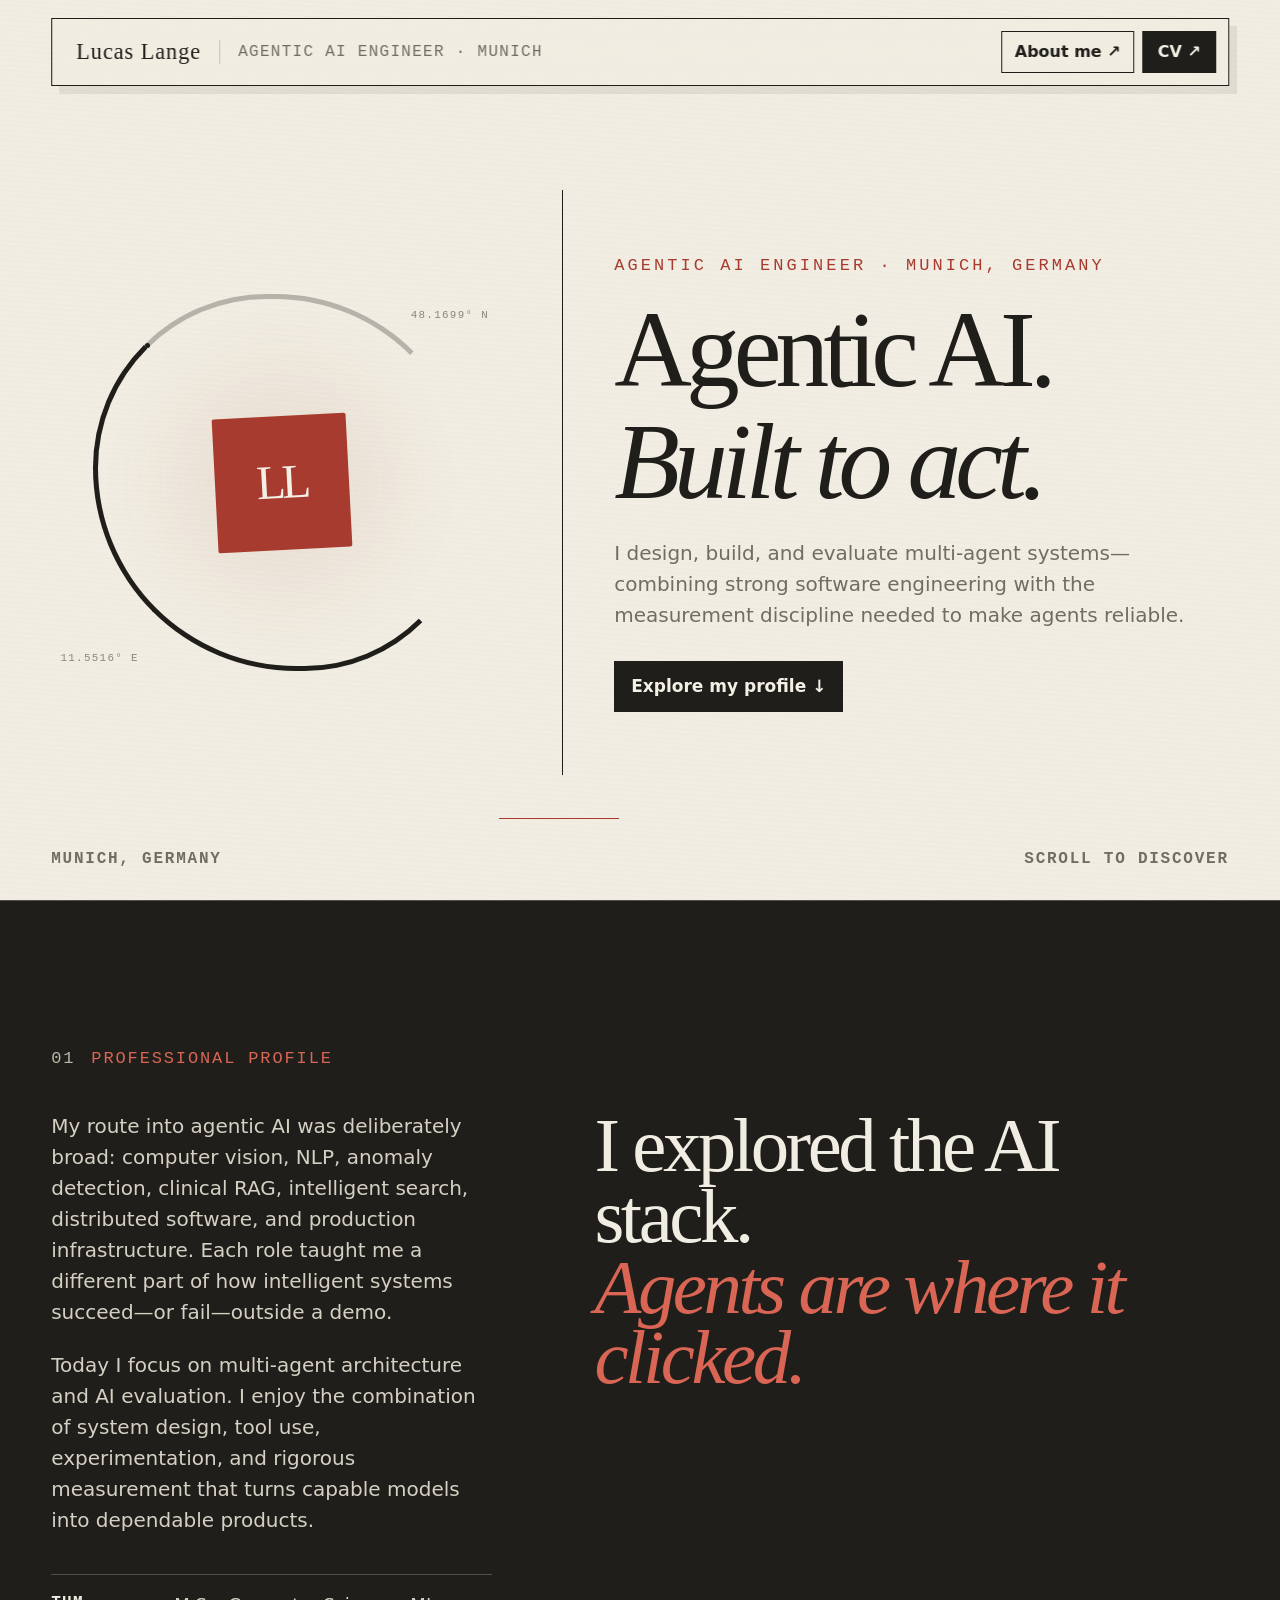
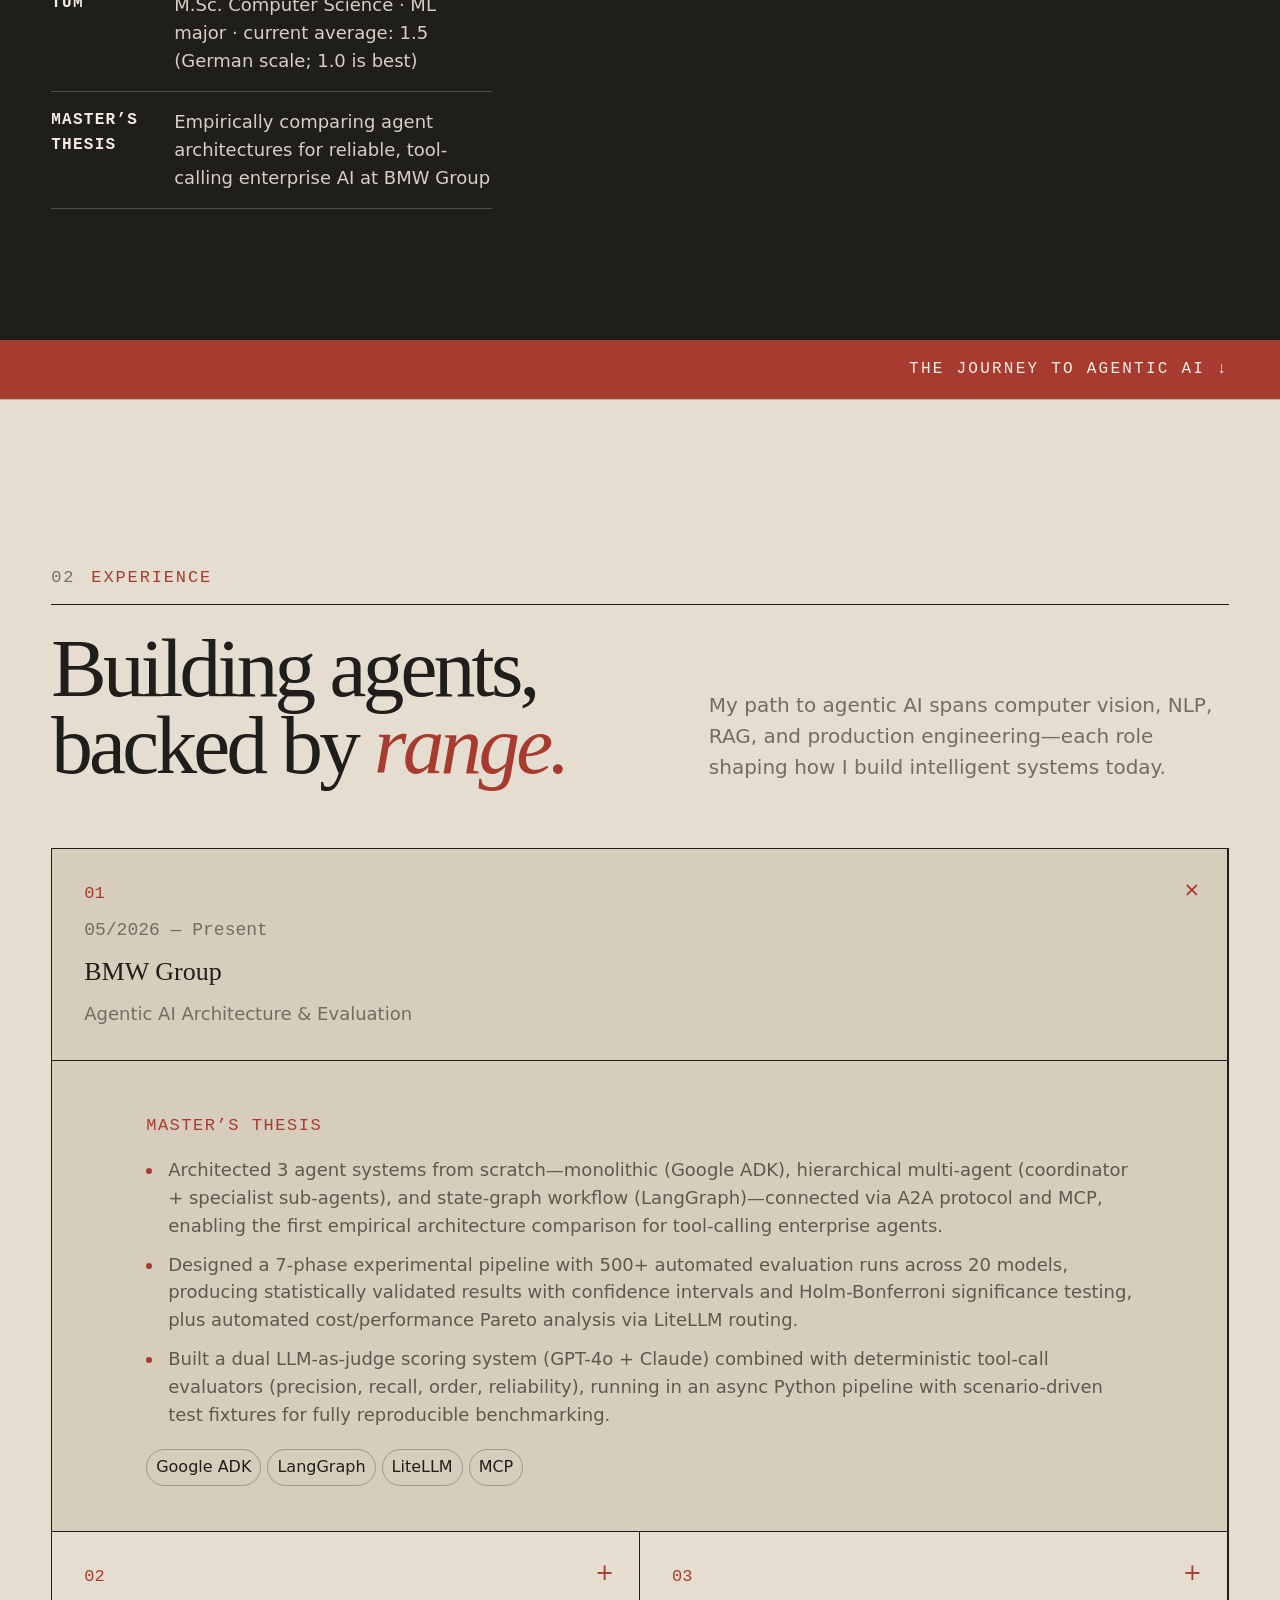
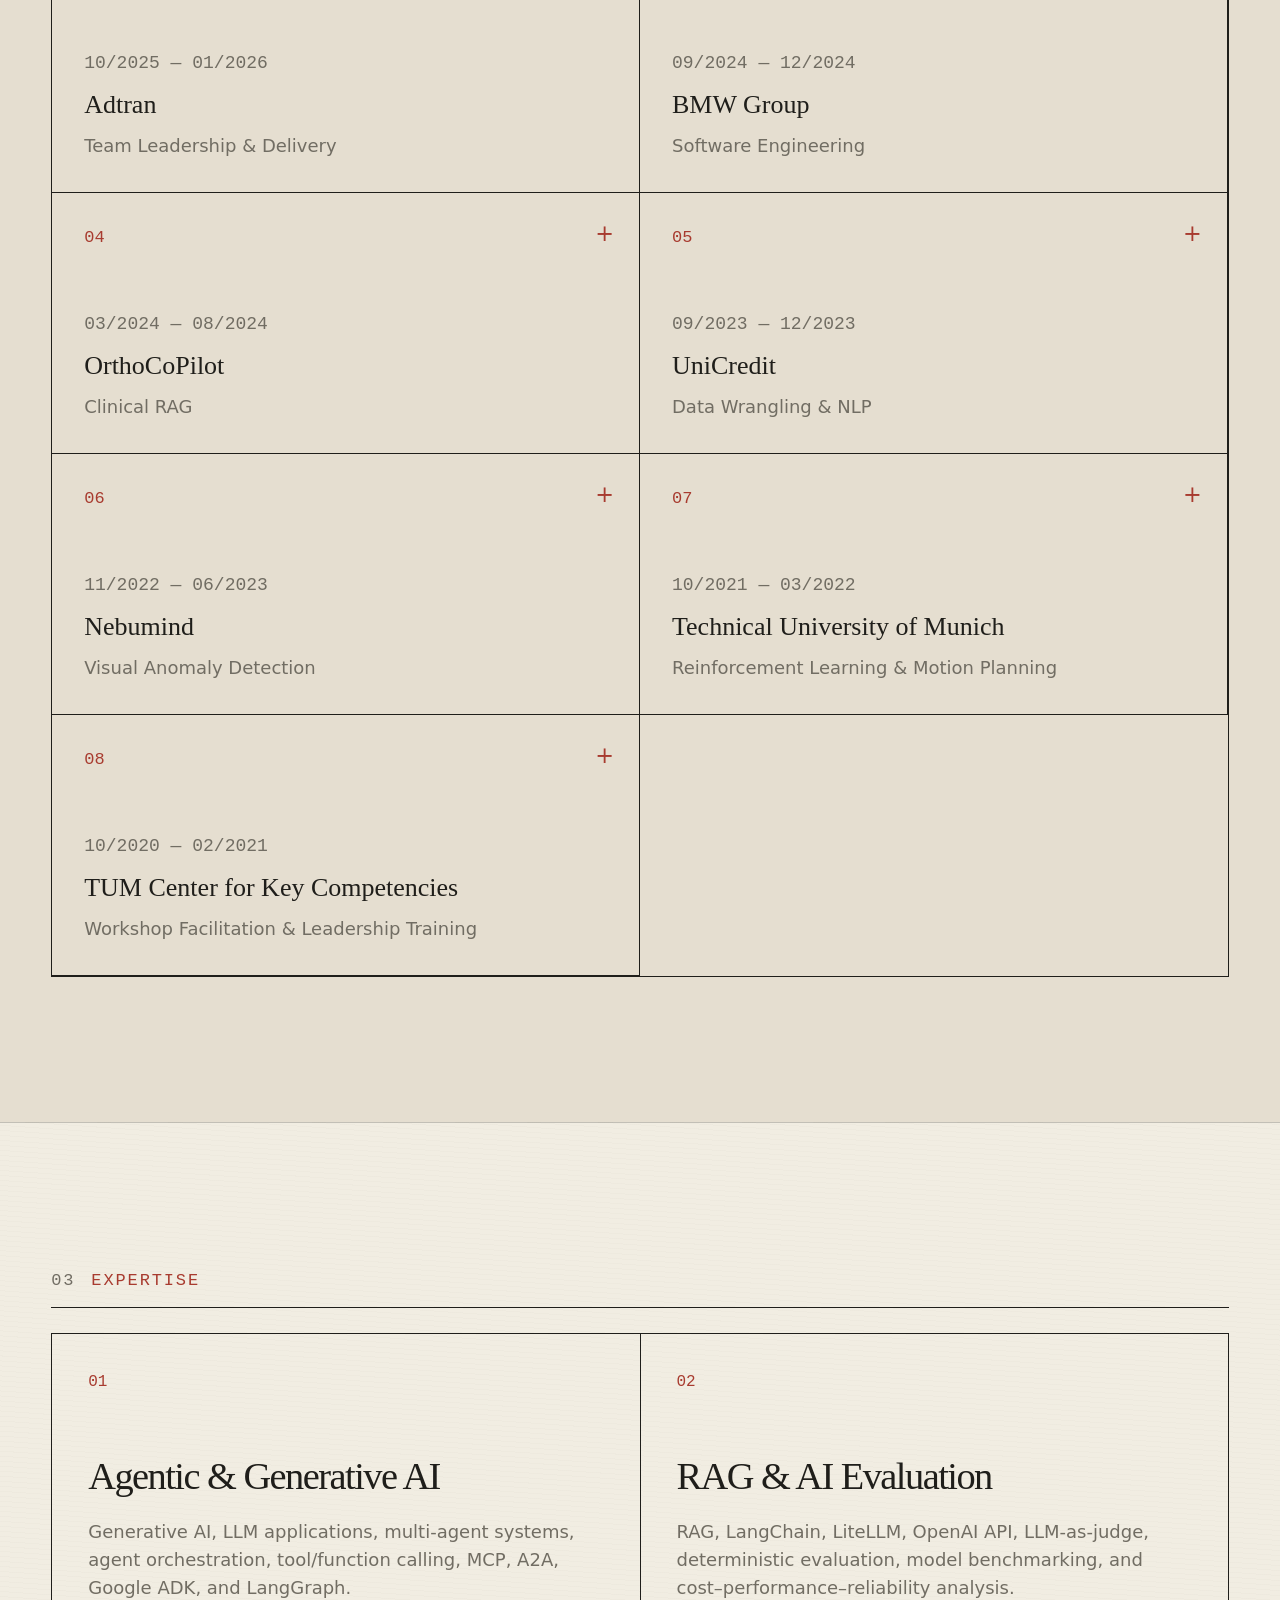
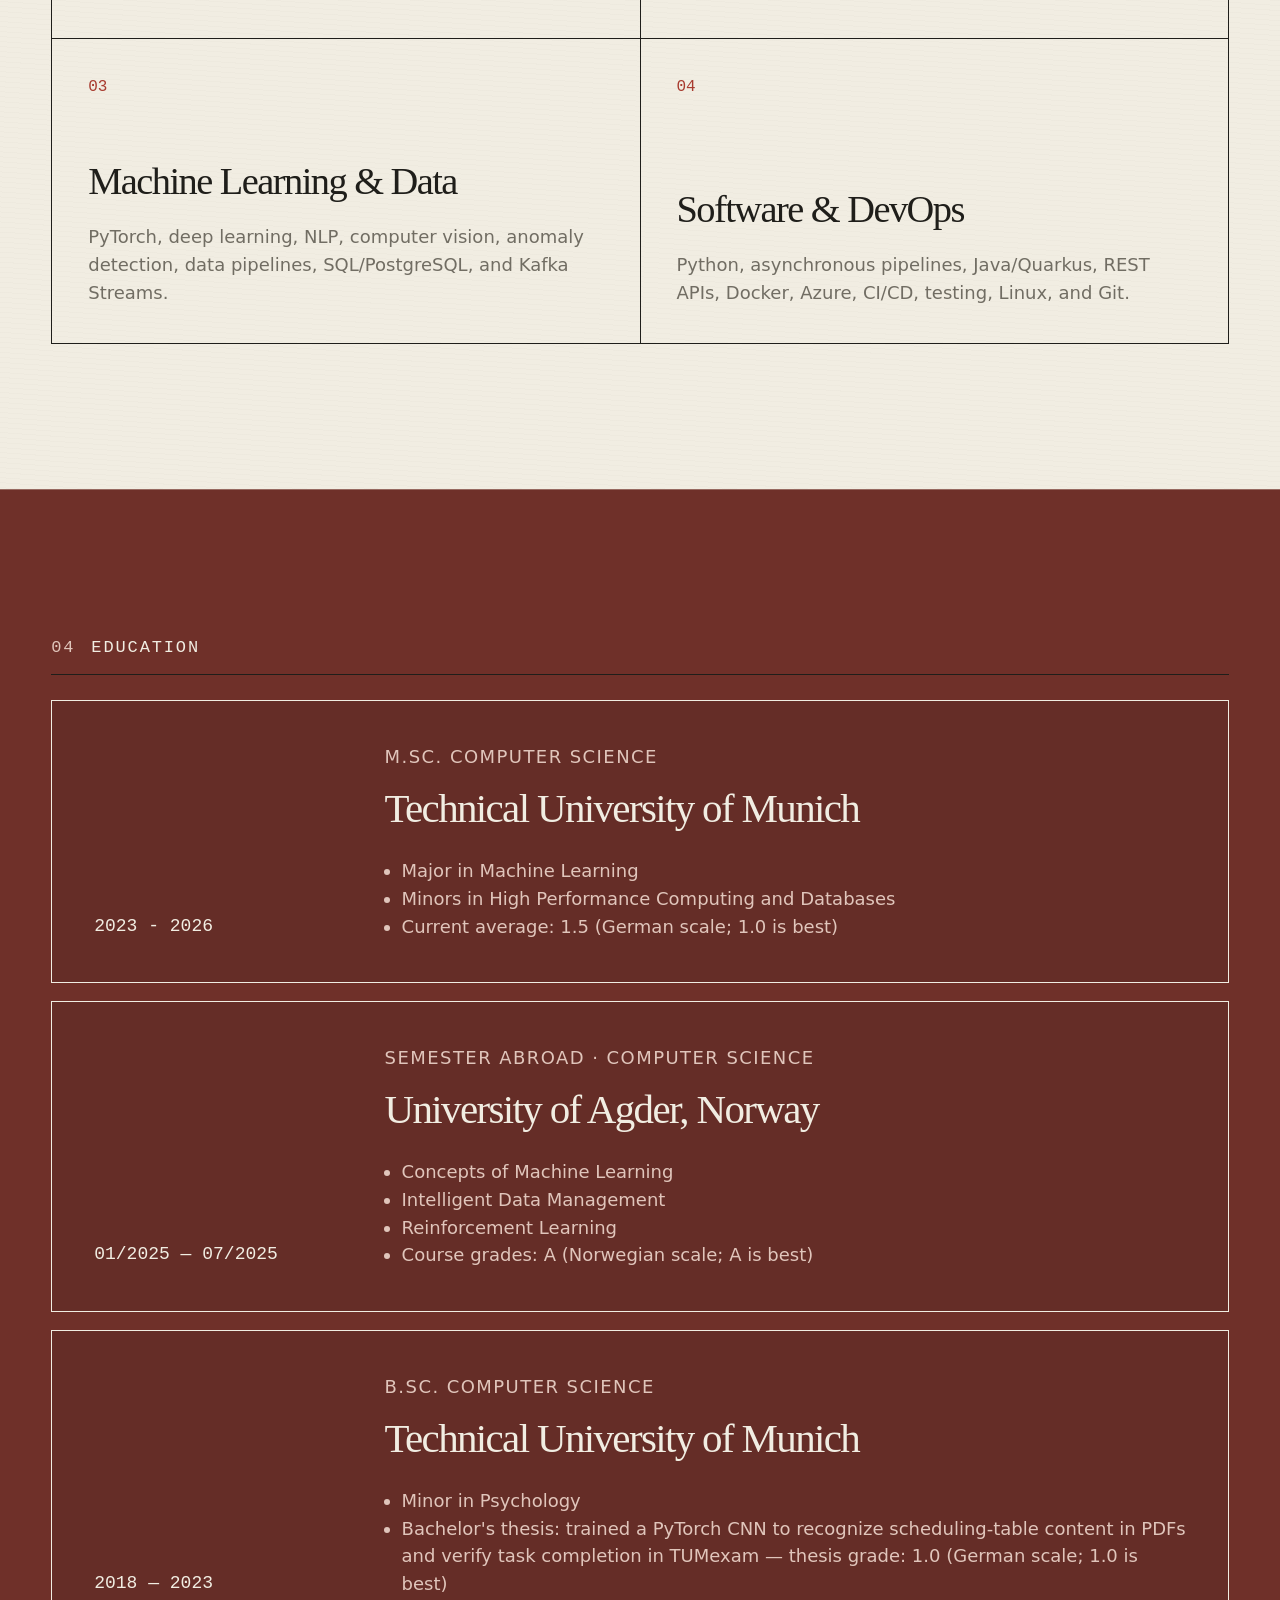
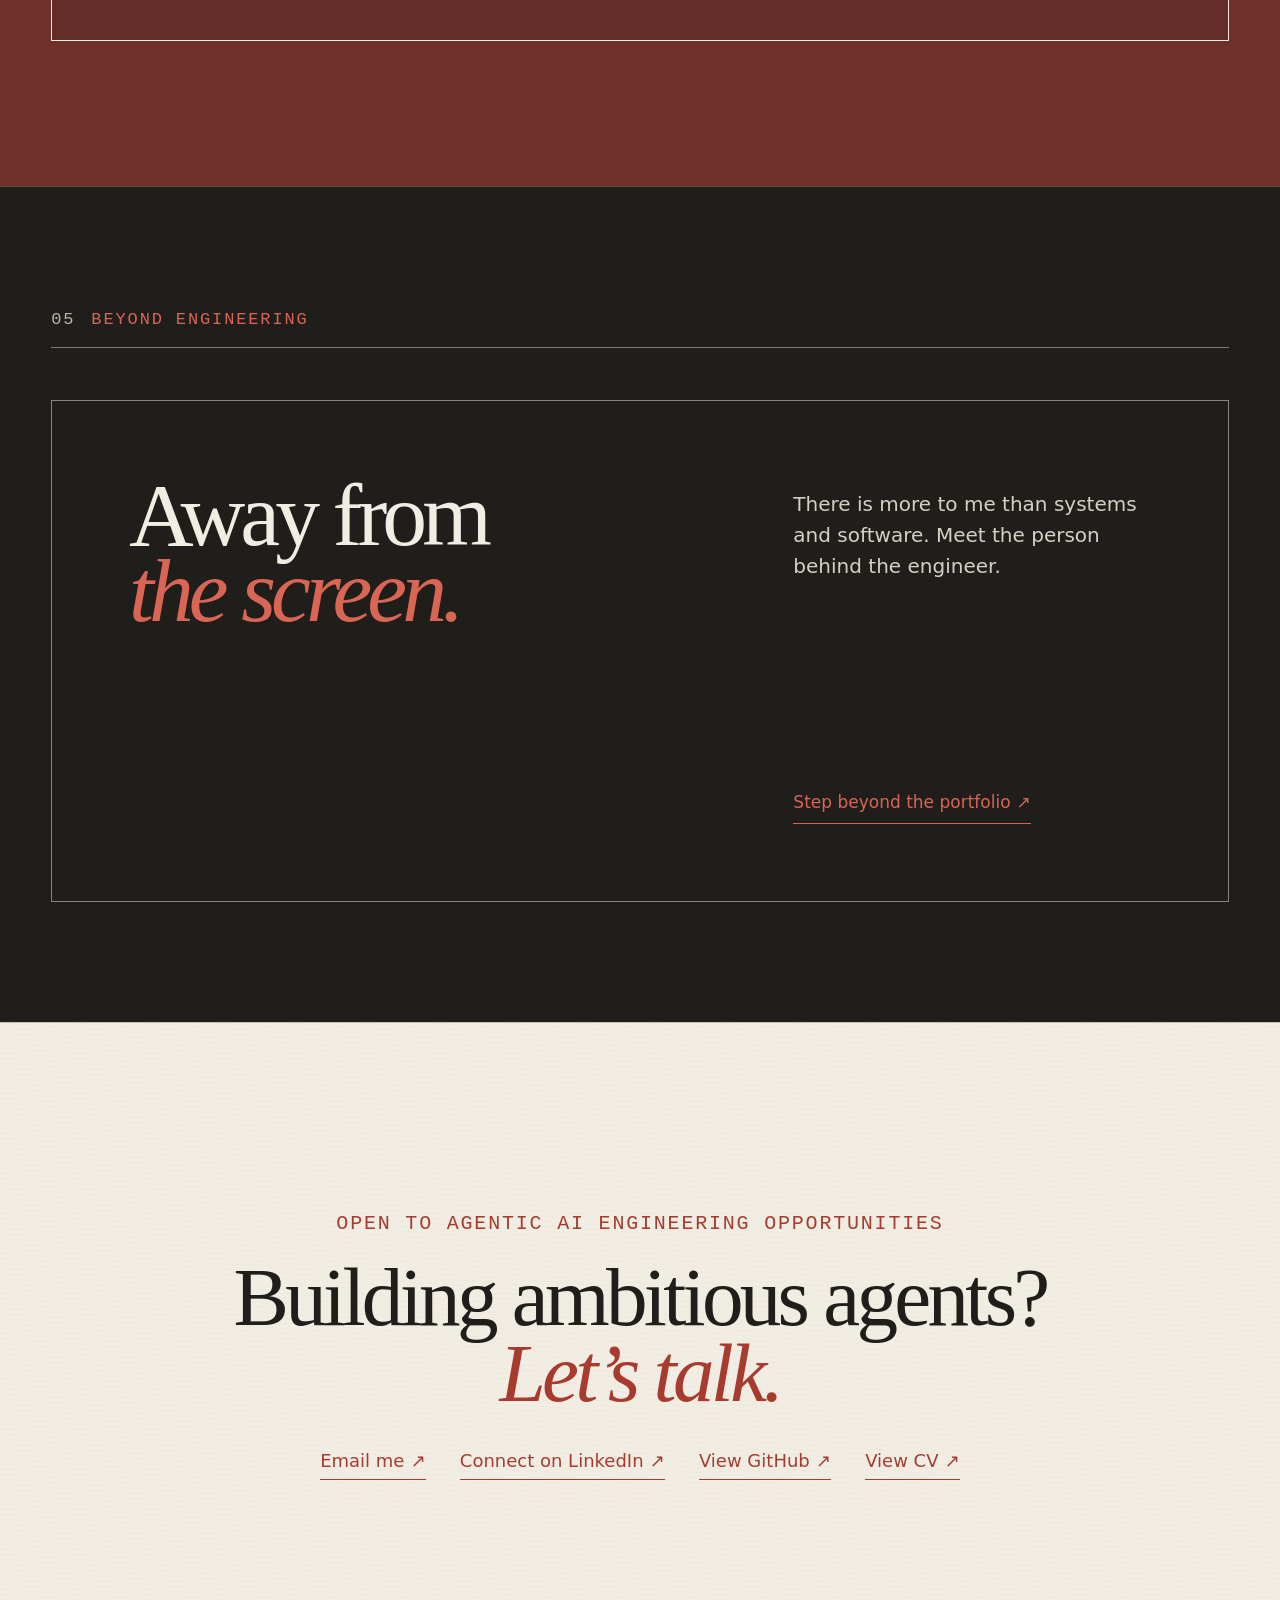
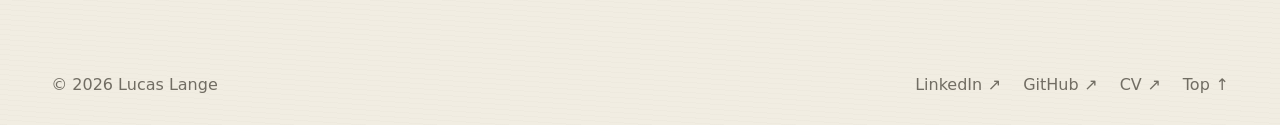
==== commit 9e33de1a: "fix: update coordinates and improve clarity in education section" ====
--- a/index.html
+++ b/index.html
@@ -34,7 +34,7 @@
       <div class="hero-object reveal" aria-hidden="true">
         <div class="radar-ring ring-one"></div><div class="radar-ring ring-two"></div>
         <div class="object-core"><span>LL</span><small>AI / ML</small></div>
-        <span class="coordinate coord-one">48.1351° N</span><span class="coordinate coord-two">11.5820° E</span>
+        <span class="coordinate coord-one">48.1699° N</span><span class="coordinate coord-two">11.5516° E</span>
       </div>
       <div class="hero-foot"><span>Munich, Germany</span><span>Scroll to discover</span></div>
     </section>
@@ -48,8 +48,7 @@
             <p>My route into agentic AI was deliberately broad: computer vision, NLP, anomaly detection, clinical RAG, intelligent search, distributed software, and production infrastructure. Each role taught me a different part of how intelligent systems succeed—or fail—outside a demo.</p>
             <p>Today I focus on multi-agent architecture and AI evaluation. I enjoy the combination of system design, tool use, experimentation, and rigorous measurement that turns capable models into dependable products.</p>
             <div class="profile-evidence">
-              <span><b>TUM</b>M.Sc. Computer Science · ML major · current grade 1.5 (1.0 highest)</span>
-              <span><b>Certified</b>Microsoft Azure Fundamentals</span>
+              <span><b>TUM</b>M.Sc. Computer Science · ML major · current average: 1.5 (German scale; 1.0 is best)</span>
               <span><b>Master’s thesis</b>Empirically comparing agent architectures for reliable, tool-calling enterprise AI at BMW Group</span>
             </div>
           </div>
@@ -114,9 +113,9 @@
       <div class="section-inner">
         <div class="section-tag reveal"><span>04</span> Education</div>
         <div class="education-grid">
-          <article class="education-card reveal"><time>2023 - 2026</time><div><p>M.Sc. Computer Science</p><h3>Technical University of Munich</h3><ul><li>Major in Machine Learning</li><li>Minors in High Performance Computing and Databases</li><li>Current grade: 1.5 (German scale; 1.0 highest)</li></ul></div></article>
-          <article class="education-card reveal"><time>01/2025 — 07/2025</time><div><p>Semester Abroad · Computer Science</p><h3>University of Agder, Norway</h3><ul><li>Concepts of Machine Learning</li><li>Intelligent Data Management</li><li>Reinforcement Learning</li><li>Course grades: A</li></ul></div></article>
-          <article class="education-card reveal"><time>2018 — 2023</time><div><p>B.Sc. Computer Science</p><h3>Technical University of Munich</h3><ul><li>Minor in Psychology</li><li>Bachelor's thesis: trained a PyTorch CNN to recognize scheduling-table content in PDFs and verify task completion in TUMexam — thesis grade: 1.0 (German scale; highest possible)</li></ul></div></article>
+          <article class="education-card reveal"><time>2023 - 2026</time><div><p>M.Sc. Computer Science</p><h3>Technical University of Munich</h3><ul><li>Major in Machine Learning</li><li>Minors in High Performance Computing and Databases</li><li>Current average: 1.5 (German scale; 1.0 is best)</li></ul></div></article>
+          <article class="education-card reveal"><time>01/2025 — 07/2025</time><div><p>Semester Abroad · Computer Science</p><h3>University of Agder, Norway</h3><ul><li>Concepts of Machine Learning</li><li>Intelligent Data Management</li><li>Reinforcement Learning</li><li>Course grades: A (Norwegian scale; A is best)</li></ul></div></article>
+          <article class="education-card reveal"><time>2018 — 2023</time><div><p>B.Sc. Computer Science</p><h3>Technical University of Munich</h3><ul><li>Minor in Psychology</li><li>Bachelor's thesis: trained a PyTorch CNN to recognize scheduling-table content in PDFs and verify task completion in TUMexam — thesis grade: 1.0 (German scale; 1.0 is best)</li></ul></div></article>
         </div>
       </div>
     </section>
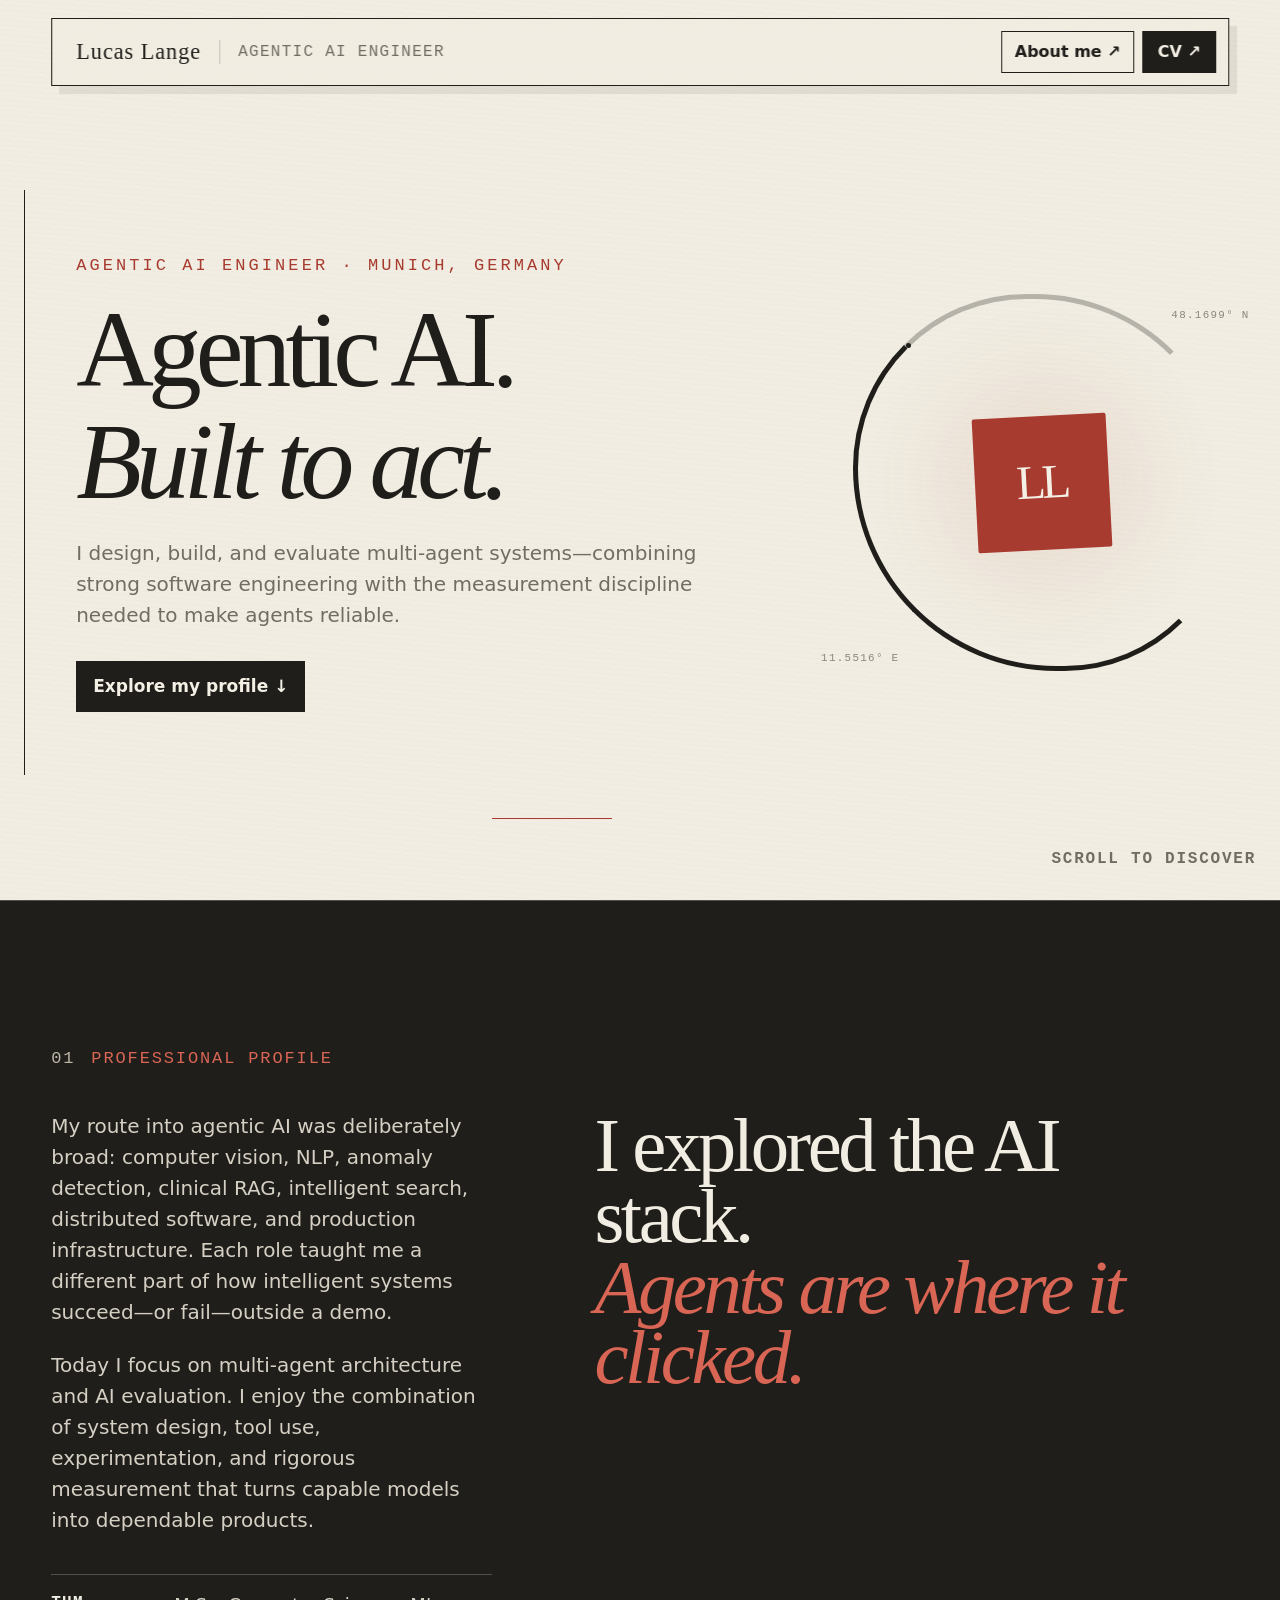
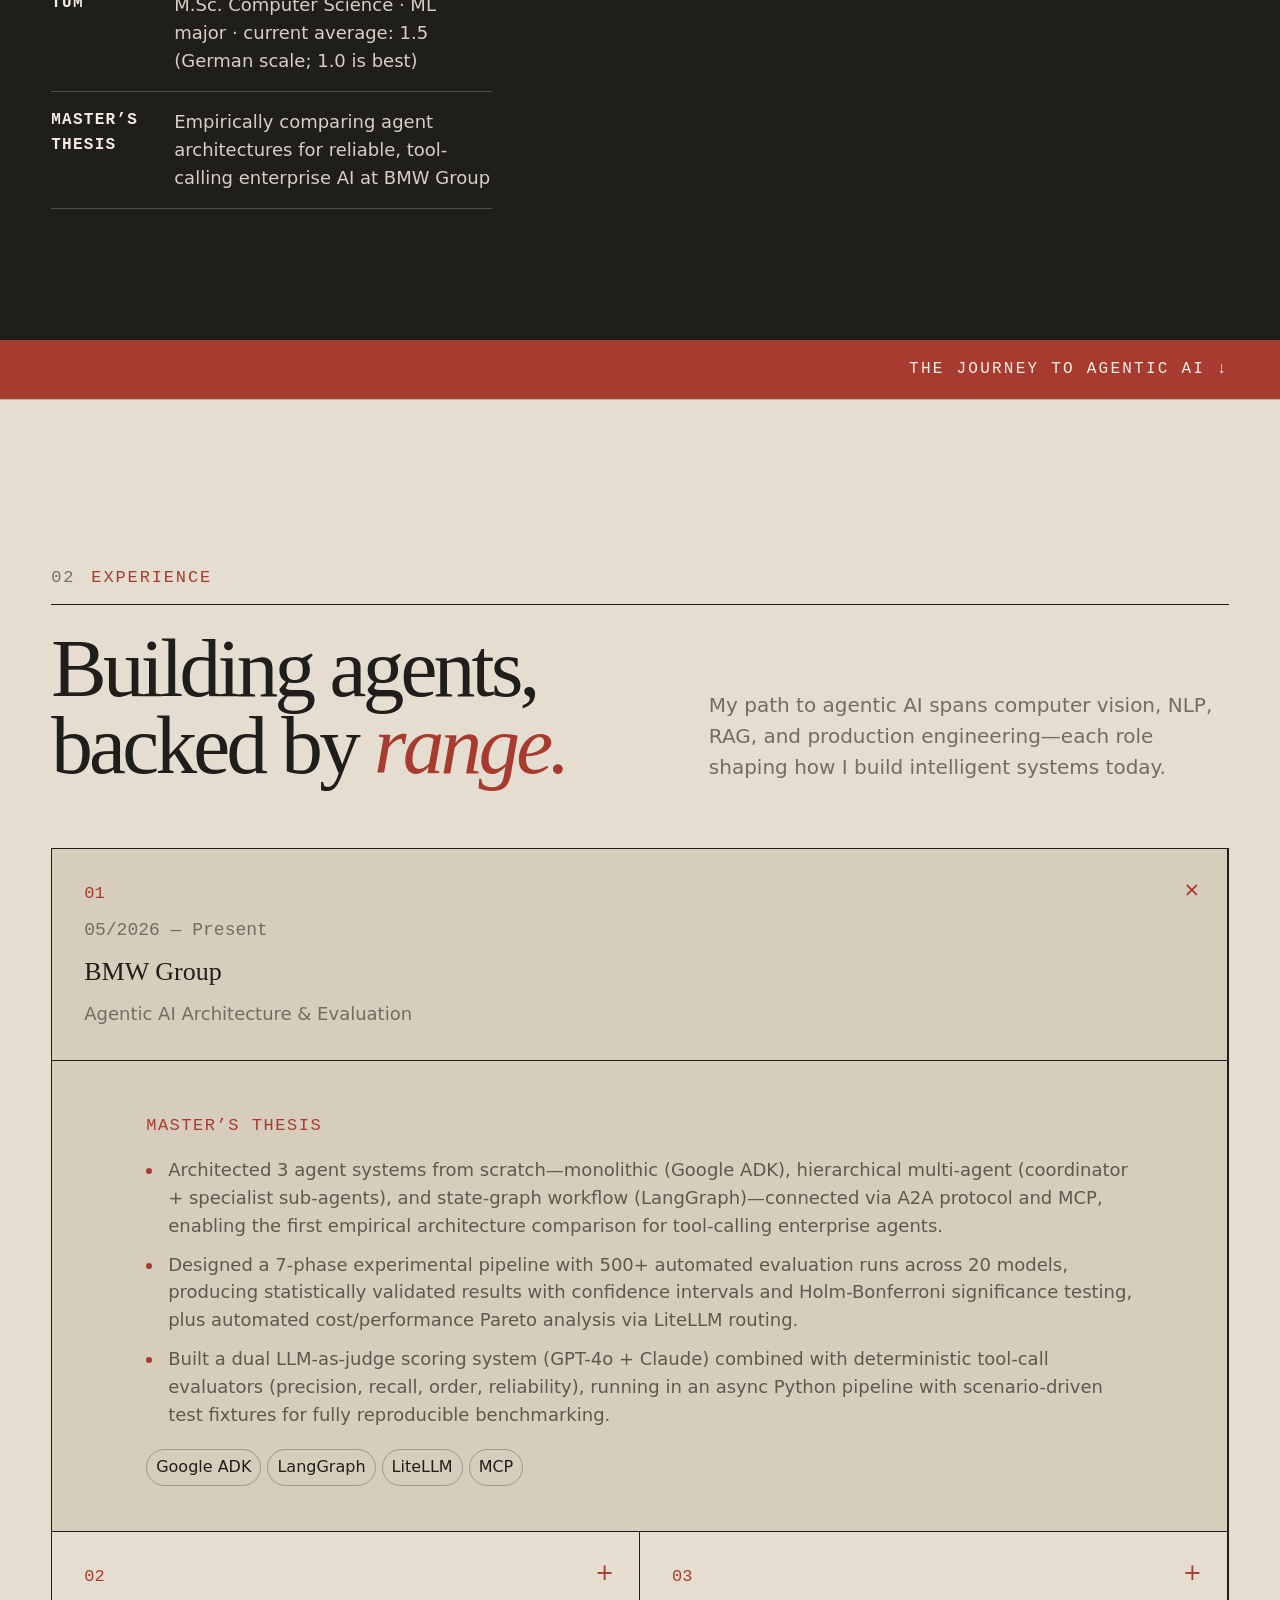
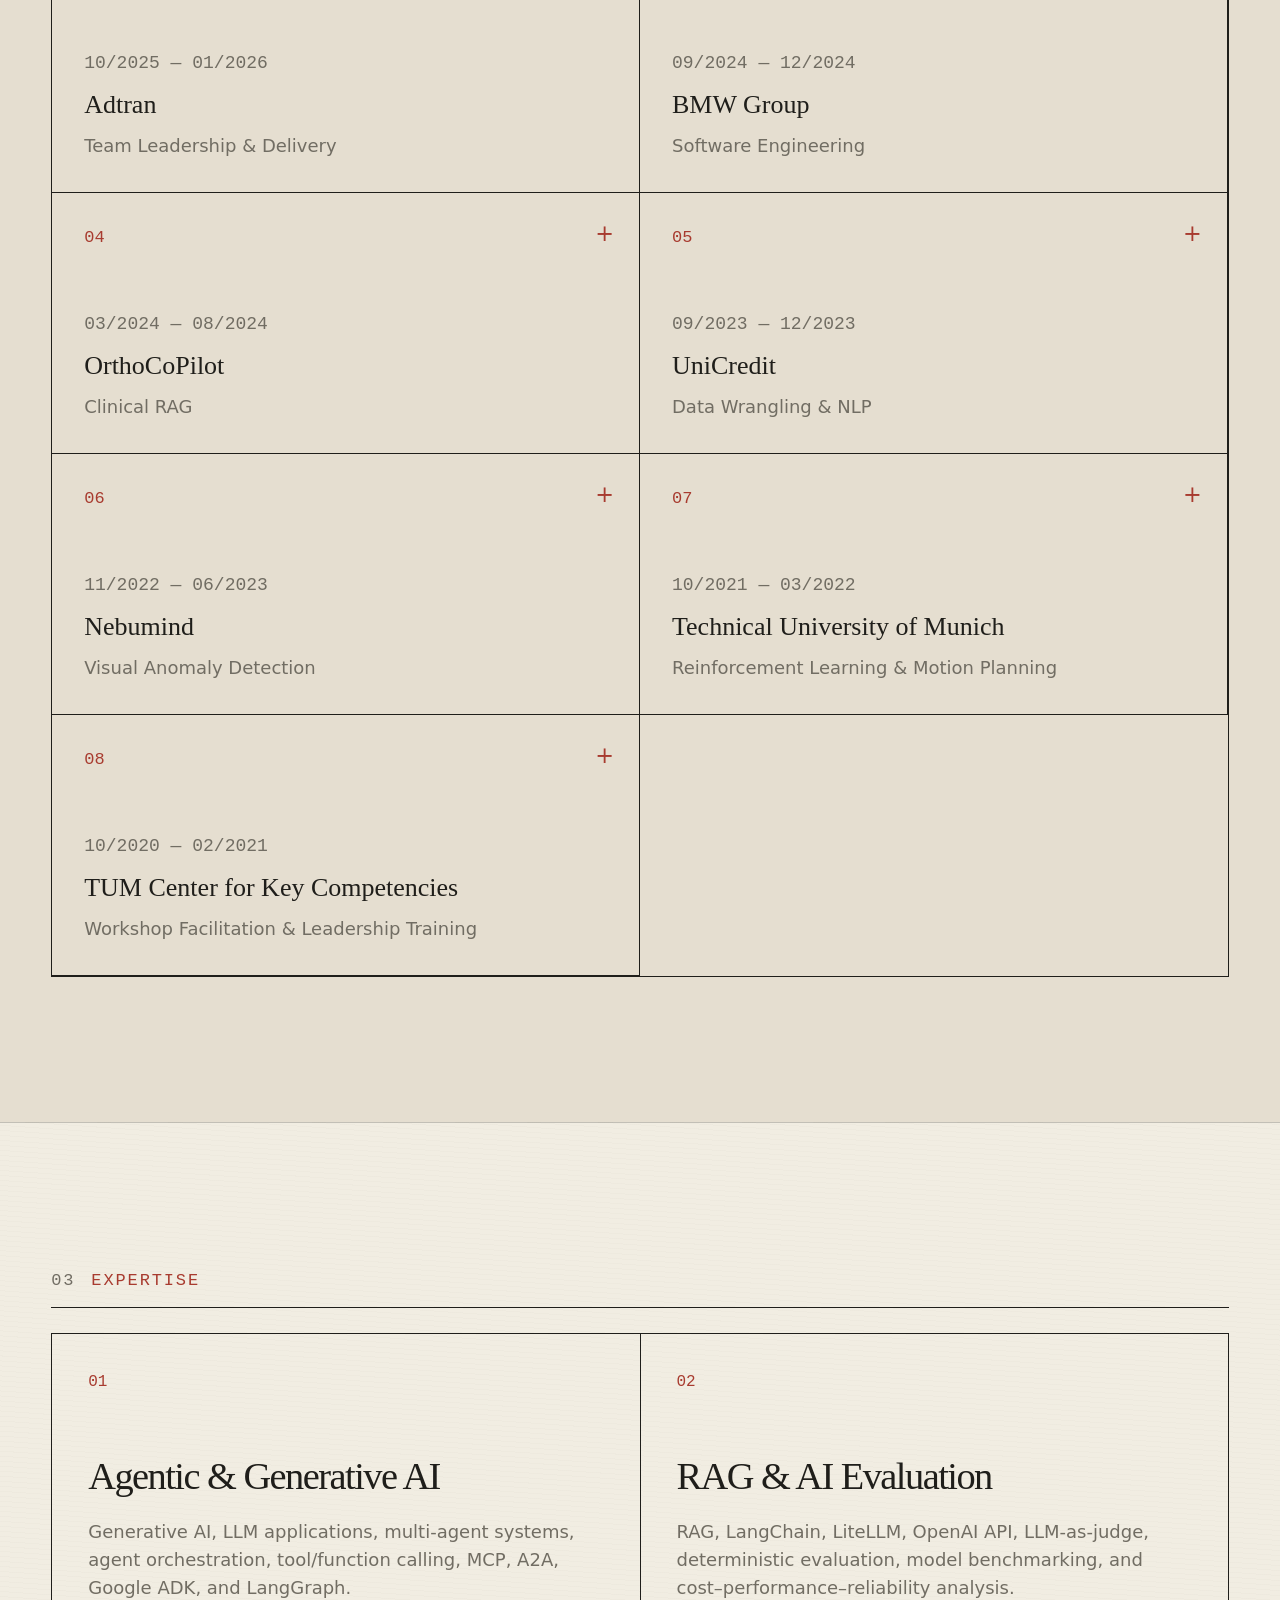
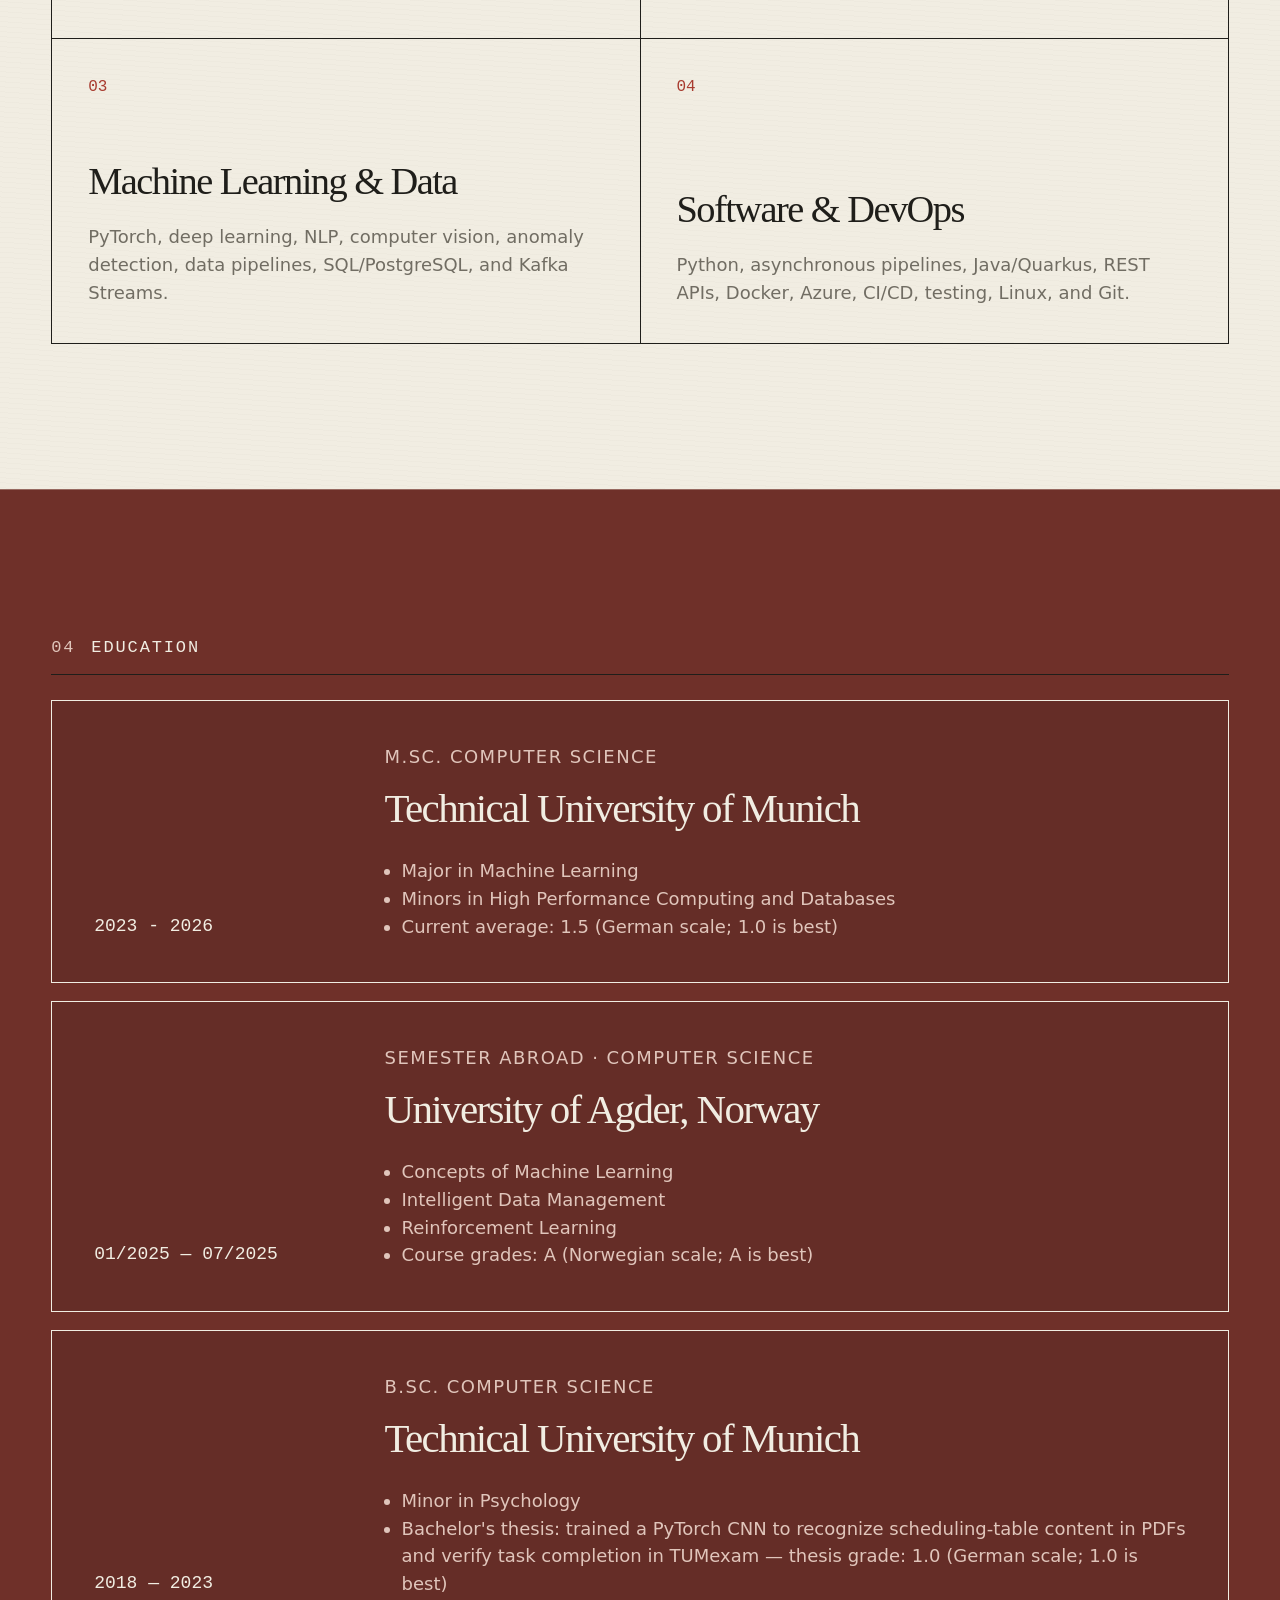
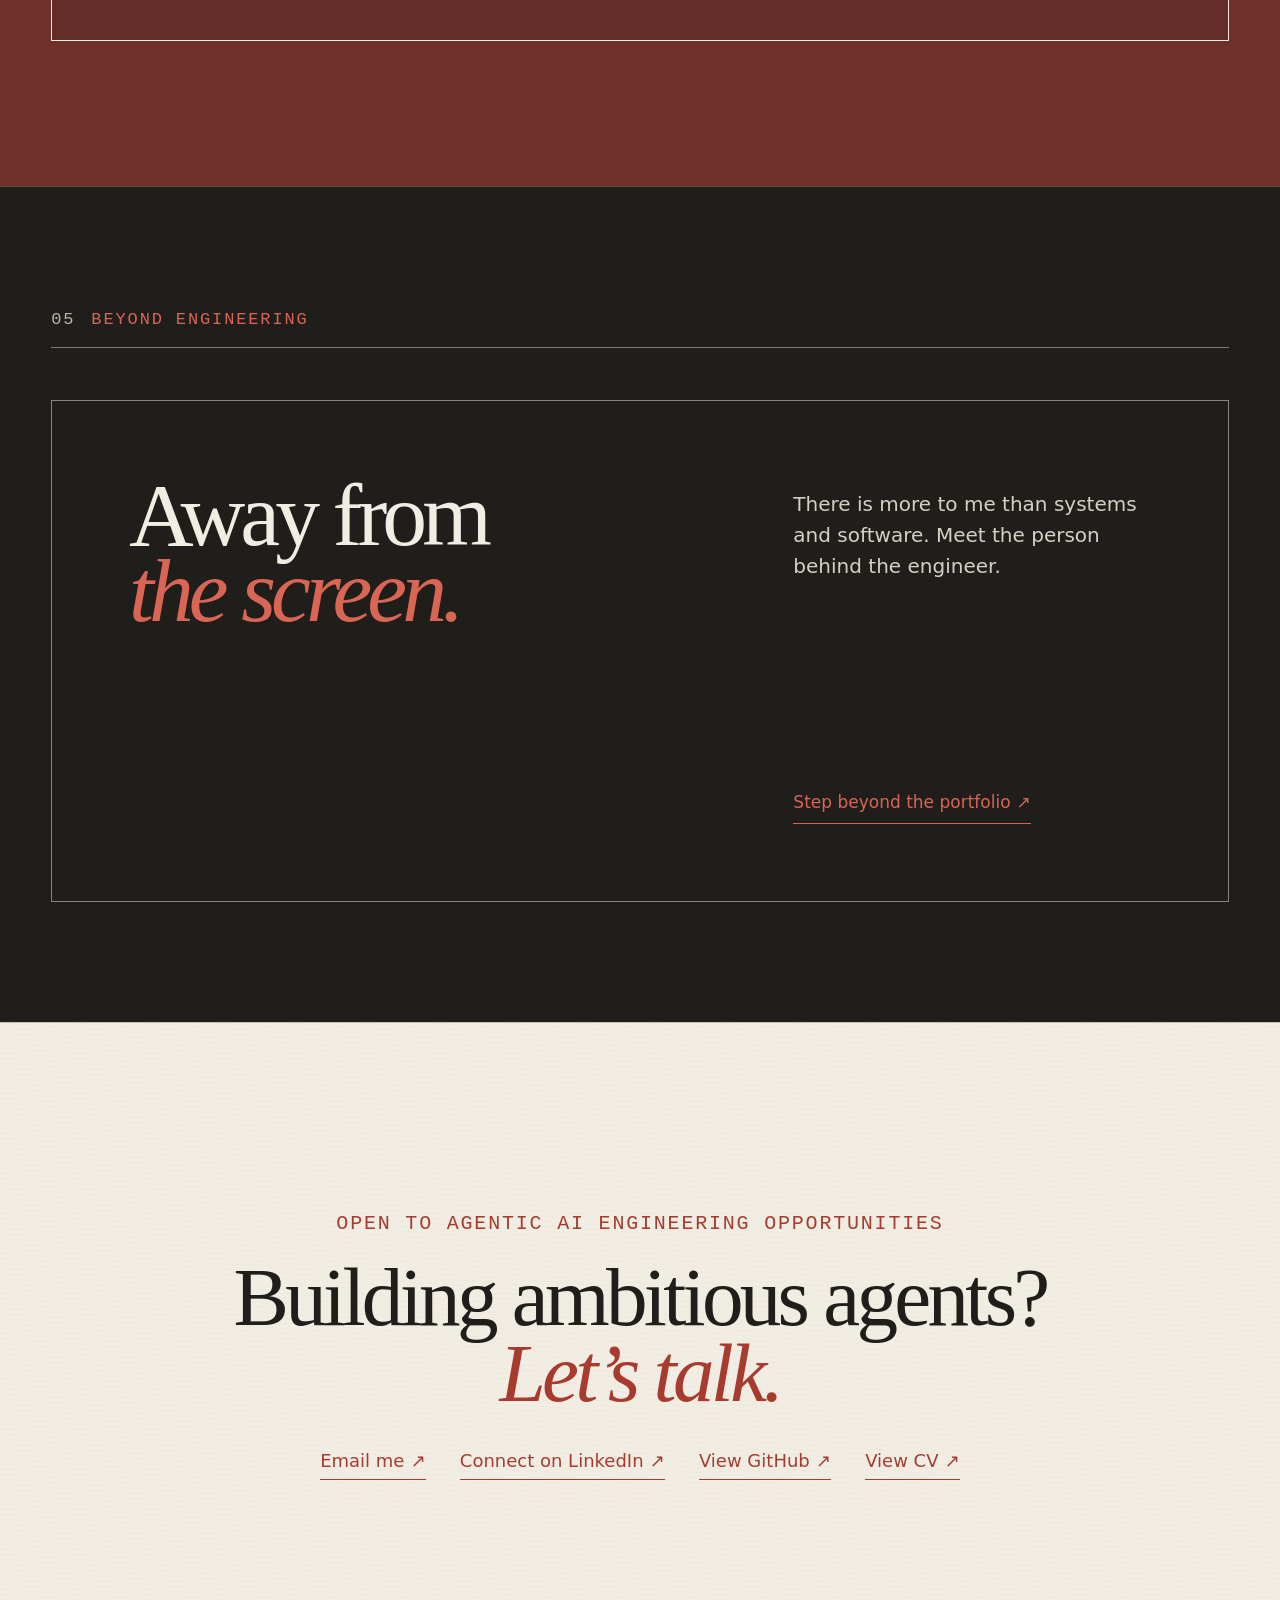
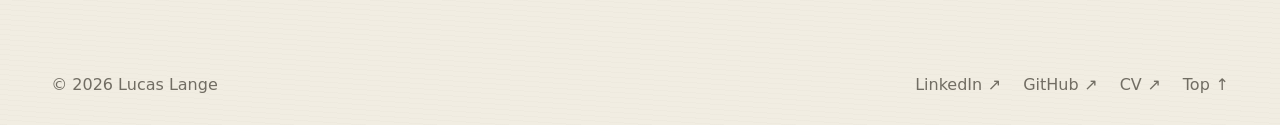
==== commit 7a225f6d: "feat: aligned homepage and hero layout" ====
--- a/index.html
+++ b/index.html
@@ -36,7 +36,7 @@
         <div class="object-core"><span>LL</span><small>AI / ML</small></div>
         <span class="coordinate coord-one">48.1699° N</span><span class="coordinate coord-two">11.5516° E</span>
       </div>
-      <div class="hero-foot"><span>Munich, Germany</span><span>Scroll to discover</span></div>
+      <div class="hero-foot"><span>Scroll to discover</span></div>
     </section>
 
     <section class="profile section" id="profile">
--- a/styles.css
+++ b/styles.css
@@ -5,7 +5,7 @@
 *{box-sizing:border-box}html{scroll-behavior:smooth}body{margin:0;color:var(--ink);background:var(--bg);font-family:var(--sans);line-height:1.55;overflow-x:hidden}a{color:inherit;text-decoration:none}::selection{color:var(--bg);background:var(--accent)}.frame,.section-inner{width:min(calc(100% - 48px),var(--max));margin-inline:auto}.skip-link{position:fixed;top:-90px;left:20px;z-index:100;padding:10px 15px;color:var(--bg);background:var(--accent)}.skip-link:focus{top:0}:focus-visible{outline:2px solid var(--accent);outline-offset:4px}
 .site-nav{position:fixed;top:16px;left:50%;z-index:25;width:min(calc(100% - 34px),1240px);height:62px;padding:0 10px 0 20px;display:grid;grid-template-columns:1fr auto 1fr;align-items:center;background:color-mix(in srgb,var(--bg) 80%,transparent);border:1px solid var(--line);border-radius:40px;backdrop-filter:blur(18px);transform:translateX(-50%);transition:top .25s,background .25s}.site-nav.scrolled{top:7px;background:color-mix(in srgb,var(--bg) 94%,transparent)}.wordmark{font-weight:750;letter-spacing:-.04em}.wordmark span{margin-left:3px;color:var(--accent);font-size:.5rem;vertical-align:top}.site-nav nav{display:flex;gap:31px}.site-nav nav a{color:var(--muted);font-size:.7rem}.site-nav nav a:hover{color:var(--accent)}.nav-actions{justify-self:end;display:flex;align-items:center;gap:8px}.nav-about{padding:8px 13px;border:1px solid var(--ink);font-size:.8rem;font-weight:650;transition:color .2s,background-color .2s}.nav-about:hover{color:var(--bg);background:var(--ink)}.nav-actions .nav-action{justify-self:auto}.nav-action{justify-self:end;padding:9px 15px;color:var(--bg);background:var(--accent);border-radius:25px;font-size:.7rem;font-weight:750}.link-arrow{margin-left:.35em;display:inline-block}
 .concept-picker{position:fixed;right:16px;bottom:16px;z-index:40;width:230px;color:var(--ink);font-size:.68rem}.picker-toggle{width:100%;padding:10px 11px;display:grid;grid-template-columns:1fr auto 20px;align-items:center;gap:8px;color:inherit;background:color-mix(in srgb,var(--bg) 88%,transparent);border:1px solid var(--line);border-radius:12px;box-shadow:0 12px 40px rgba(0,0,0,.22);backdrop-filter:blur(18px);cursor:pointer;text-align:left}.picker-toggle span{color:var(--muted);font-size:.57rem;text-transform:uppercase;letter-spacing:.08em}.picker-toggle strong{font-weight:750}.picker-toggle i{font-style:normal;font-size:1.1rem;text-align:center;transition:transform .2s}.concept-picker.open .picker-toggle i{transform:rotate(45deg)}.picker-list{position:absolute;right:0;bottom:50px;width:100%;padding:7px;display:grid;gap:2px;background:color-mix(in srgb,var(--bg) 94%,transparent);border:1px solid var(--line);border-radius:13px;box-shadow:0 18px 55px rgba(0,0,0,.28);backdrop-filter:blur(20px);opacity:0;visibility:hidden;transform:translateY(8px);transition:.2s}.concept-picker.open .picker-list{opacity:1;visibility:visible;transform:none}.picker-list a{padding:7px 8px;display:grid;grid-template-columns:24px 1fr auto;align-items:center;border-radius:7px}.picker-list a:hover,.picker-list a[aria-current=page]{color:var(--bg);background:var(--accent)}.picker-list b{font-family:var(--mono);font-size:.58rem}.picker-list span{font-weight:750}.picker-list small{opacity:.65}.picker-list hr{width:100%;margin:3px 0;border:0;border-top:1px solid var(--line)}
-.hero{position:relative;min-height:100svh;padding-top:130px;padding-bottom:65px;display:grid;grid-template-columns:1.08fr .92fr;gap:50px;align-items:center}.micro,.section-tag{margin:0 0 25px;color:var(--accent);font-family:var(--mono);font-size:.65rem;letter-spacing:.11em;text-transform:uppercase}.hero h1{margin:0;font-size:clamp(4rem,8.2vw,8rem);font-weight:400;line-height:.87;letter-spacing:-.075em}.hero h1 span{display:block}.hero h1 .line-two{margin-left:13%;}.hero-intro{max-width:560px;margin:31px 0 0;color:var(--muted);font-size:1rem}.hero-link{margin-top:30px;padding:12px 17px;display:inline-flex;color:var(--bg);background:var(--accent);border-radius:4px;font-size:.75rem;font-weight:750;transition:transform .2s}.hero-link:hover{transform:translateY(-3px)}.hero-foot{position:absolute;right:0;bottom:24px;left:0;display:flex;justify-content:space-between;color:var(--muted);font-family:var(--mono);font-size:.58rem;text-transform:uppercase;letter-spacing:.08em}
+.hero{position:relative;min-height:100svh;padding-top:130px;padding-bottom:65px;display:grid;grid-template-columns:1.08fr .92fr;gap:50px;align-items:center}.micro,.section-tag{margin:0 0 25px;color:var(--accent);font-family:var(--mono);font-size:.65rem;letter-spacing:.11em;text-transform:uppercase}.hero h1{margin:0;font-size:clamp(4rem,8.2vw,8rem);font-weight:400;line-height:.87;letter-spacing:-.075em}.hero h1 span{display:block}.hero h1 .line-two{margin-left:13%;}.hero-intro{max-width:560px;margin:31px 0 0;color:var(--muted);font-size:1rem}.hero-link{margin-top:30px;padding:12px 17px;display:inline-flex;color:var(--bg);background:var(--accent);border-radius:4px;font-size:.75rem;font-weight:750;transition:transform .2s}.hero-link:hover{transform:translateY(-3px)}.hero-foot{position:absolute;right:0;bottom:24px;left:0;display:flex;justify-content:flex-end;color:var(--muted);font-family:var(--mono);font-size:.58rem;text-transform:uppercase;letter-spacing:.08em;transition:opacity .2s,transform .2s}.hero-foot.is-hidden{opacity:0;transform:translateY(8px)}
 .hero-object{position:relative;justify-self:center;width:min(39vw,470px);aspect-ratio:1;display:grid;place-items:center}.hero-object::before{content:"";position:absolute;inset:6%;background:radial-gradient(circle,rgba(242,255,25,.16),transparent 62%);filter:blur(18px)}.radar-ring{position:absolute;border:1px solid color-mix(in srgb,var(--accent) 35%,transparent);border-radius:50%;animation:spin 18s linear infinite}.ring-one{inset:4%;border-style:dashed}.ring-two{inset:21%;animation-direction:reverse;animation-duration:11s}.radar-ring::after{content:"";position:absolute;top:12%;left:13%;width:8px;height:8px;background:var(--accent);border-radius:50%;box-shadow:0 0 18px var(--accent)}.object-core{position:relative;width:42%;aspect-ratio:1;display:flex;flex-direction:column;align-items:center;justify-content:center;color:var(--bg);background:var(--accent);border-radius:50%;box-shadow:0 0 70px color-mix(in srgb,var(--accent) 20%,transparent)}.object-core span{font-size:4.3rem;font-weight:800;line-height:.85;letter-spacing:-.08em}.object-core small{margin-top:10px;font-family:var(--mono);font-size:.55rem;letter-spacing:.14em}.coordinate{position:absolute;color:var(--muted);font-family:var(--mono);font-size:.55rem}.coord-one{top:12%;right:5%}.coord-two{bottom:10%;left:2%}.device-screen,.device-controls,.ocean,.monolith{display:none}@keyframes spin{to{transform:rotate(360deg)}}
 .section{padding:125px 0;border-top:1px solid var(--line)}.section-tag{padding-bottom:13px;display:flex;gap:16px;border-bottom:1px solid var(--line)}.section-tag span{color:var(--muted)}.profile-grid{display:grid;grid-template-columns:1.1fr .9fr;gap:90px}.profile h2,.experience-heading h2,.contact h2{margin:0;font-size:clamp(3rem,6.5vw,6.3rem);font-weight:400;line-height:.92;letter-spacing:-.065em}.profile h2 em{color:var(--accent);font-style:normal}.profile-copy>p{max-width:590px;color:var(--muted);font-size:1.05rem}.metrics{margin-top:50px;padding-top:22px;display:grid;grid-template-columns:repeat(3,1fr);border-top:1px solid var(--line)}.metrics div{display:flex;flex-direction:column}.metrics strong{font-size:1.8rem;line-height:1}.metrics span{margin-top:7px;color:var(--muted);font-size:.65rem}
 .experience{background:var(--panel)}.experience-heading{margin-bottom:65px;display:flex;justify-content:space-between;align-items:end;gap:35px}.experience-heading p{max-width:360px;margin:0;color:var(--muted)}.experience-grid{border-top:1px solid var(--line)}.experience-object{border-bottom:1px solid var(--line)}.experience-object summary{padding:27px 0;display:grid;grid-template-columns:70px 1fr 30px;align-items:center;gap:10px;cursor:pointer;list-style:none}.experience-object summary::-webkit-details-marker{display:none}.object-number{color:var(--accent);font-family:var(--mono);font-size:.7rem}.object-label{display:grid;grid-template-columns:180px .8fr 1.2fr;align-items:center;gap:20px}.object-label small{color:var(--muted);font-family:var(--mono);font-size:.62rem}.object-label strong{font-size:.9rem}.object-label>span{color:var(--muted)}.experience-object summary>i{color:var(--accent);font-style:normal;font-size:1.4rem;transition:transform .2s}.experience-object[open] summary>i{transform:rotate(45deg)}.object-copy{padding:0 40px 35px 250px}.role-title{color:var(--accent);font-family:var(--mono);font-size:.65rem;text-transform:uppercase;letter-spacing:.09em}.object-copy ul{max-width:none;margin:0;padding-left:18px;color:var(--muted);font-size:.85rem}.object-copy li{margin-bottom:11px;padding-left:4px}.object-copy li::marker{color:var(--accent)}.role-tags{margin-top:20px;display:flex;flex-wrap:wrap;gap:6px}.role-tags span{padding:5px 9px;border:1px solid var(--line);border-radius:20px;font-size:.62rem}
@@ -147,7 +147,7 @@
 .w3 .site-nav nav{display:none}
 .w3 .wordmark{grid-column:1;display:flex;align-items:center;gap:18px;font-size:1.4rem}
 .w3 .nav-actions{grid-column:2}
-.w3 .wordmark::after{content:"Agentic AI Engineer · Munich";padding-left:18px;color:var(--muted);border-left:1px solid var(--line);font-family:var(--mono);font-size:.72rem;letter-spacing:.08em;text-transform:uppercase}
+.w3 .wordmark::after{content:"Agentic AI Engineer";padding-left:18px;color:var(--muted);border-left:1px solid var(--line);font-family:var(--mono);font-size:.72rem;letter-spacing:.08em;text-transform:uppercase}
 .w3 .hero{padding-top:130px;grid-template-columns:.68fr 1.32fr}
 .w3 .hero-copy{padding-block:7vh;padding-left:clamp(28px,4vw,72px)}
 .w3 .hero-copy::after,.w3 .object-core::after{display:none}
@@ -156,6 +156,14 @@
 .w3 .hero-intro{max-width:660px;font-size:1.08rem}
 .w3 .hero-object{width:min(36vw,520px)}
 .w3 .hero-foot{bottom:28px;font-size:.82rem;font-weight:650;letter-spacing:.11em}
+
+/* Keep the homepage hero composed as one centered unit on large displays. */
+@media(min-width:901px){
+  html.w3 body:not(.human-page) .hero{width:min(calc(100% - 48px),1440px);max-width:1440px;grid-template-columns:minmax(440px,1.15fr) minmax(330px,.7fr);gap:clamp(45px,8vw,135px)}
+  html.w3 body:not(.human-page) .hero-copy{grid-column:1;grid-row:1}
+  html.w3 body:not(.human-page) .hero-object{grid-column:2;grid-row:1}
+}
+
 .w3 .profile{position:relative;padding-bottom:190px}
 .w3 .profile::after{content:"THE JOURNEY TO AGENTIC AI  ↓";position:absolute;right:0;bottom:0;left:0;padding:17px 4vw;color:#f1ede2;background:#a83b2f;font-family:var(--mono);font-size:.75rem;letter-spacing:.14em;text-align:right}
 .w3 .profile-grid{grid-template-columns:minmax(330px,.82fr) minmax(520px,1.18fr);align-items:start;gap:clamp(60px,8vw,150px)}
@@ -280,8 +288,8 @@
 .human-hero .reveal{opacity:1;transform:none;animation:arrive .8s both}
 .human-hero .human-portrait{animation-delay:.12s}
 .human-hero{position:relative;min-height:100svh;padding-top:126px;padding-bottom:70px;display:grid;grid-template-columns:minmax(440px,1.15fr) minmax(330px,.7fr);gap:clamp(45px,8vw,135px);align-items:center}
-.human-hero::before{content:"";position:absolute;top:20%;left:0;width:1px;height:170px;background:#a83b2f}
-.human-hero-copy{position:relative;min-width:0;padding-left:clamp(24px,4vw,64px);z-index:2}
+.human-hero::before{content:"";position:absolute;right:auto;bottom:9%;left:38%;width:120px;height:1px;background:#a83b2f}
+.human-hero-copy{position:relative;min-width:0;padding-left:clamp(24px,4vw,64px);border-left:1px solid var(--ink);z-index:2}
 .human-hero h1{margin:0;font-size:clamp(4.4rem,8vw,9rem);line-height:.83;letter-spacing:-.06em}
 .human-hero .human-intro{max-width:590px;margin:36px 0 0;color:var(--muted);font-size:1.25rem}
 .human-portrait{position:relative;justify-self:end;width:min(32vw,450px);height:min(66vh,650px);margin:0;background:#d7cdbd;overflow:hidden}
@@ -289,6 +297,7 @@
 .human-portrait img{width:100%;height:100%;display:block;object-fit:cover;object-position:center 37%;filter:saturate(.82) contrast(1.02)}
 .human-portrait figcaption{position:absolute;right:0;bottom:0;left:0;padding:72px 18px 16px;display:flex;justify-content:space-between;align-items:end;gap:12px;color:#f1ede2;background:linear-gradient(180deg,transparent,rgba(31,30,26,.78));font-family:var(--mono);font-size:.72rem;letter-spacing:.08em;text-transform:uppercase}
 .human-portrait figcaption span{color:inherit}
+.human-page .hero-foot{bottom:28px;font-size:1rem;font-weight:650;letter-spacing:.11em}
 
 /* Keep the portrait and headline visually connected on ultra-wide displays. */
 @media(min-width:901px){
@@ -384,7 +393,7 @@
 @media(max-width:600px){
   .beyond-teaser-copy{min-height:520px;padding:32px 25px;display:flex;flex-direction:column;gap:0}.beyond-teaser-copy p{margin-top:32px;font-size:.98rem}.beyond-teaser-link{margin-top:auto}
   .human-page .site-nav{top:0;width:100%;height:64px;grid-template-columns:minmax(0,1fr) auto}.human-page .nav-action{padding:8px 10px;font-size:1rem}.human-page .nav-action span{display:none}
-  .human-hero{width:100%;padding:112px 16px 70px;grid-template-columns:minmax(0,1fr);gap:60px}.human-hero::before{top:120px;left:16px;height:120px}.human-hero-copy{padding-left:20px}.human-hero h1{font-size:clamp(3.5rem,15vw,4.6rem)}.human-hero .human-intro{font-size:1.125rem}.human-portrait{justify-self:center;width:82%;height:104vw;max-height:560px}.human-portrait::before{display:none}
+  .human-hero{width:100%;padding:112px 16px 70px;grid-template-columns:minmax(0,1fr);gap:60px}.human-hero::before{right:auto;bottom:32px;left:38%;width:90px;height:1px}.human-hero-copy{padding-left:20px}.human-hero h1{font-size:clamp(3.5rem,15vw,4.6rem)}.human-hero .human-intro{font-size:1.125rem}.human-portrait{justify-self:center;width:82%;height:104vw;max-height:560px}.human-portrait::before{display:none}
   .human-story-grid{margin-top:50px}.human-story h2,.outdoors-copy h2,.community-heading h2{font-size:clamp(3.4rem,15vw,5rem)}.human-story-copy{padding:0}.human-story-copy .story-lead{margin-bottom:32px}
   .outdoors-section{padding-top:60px}.outdoors-label .section-tag{margin-bottom:25px}.outdoors-image{width:calc(100% - 32px);height:auto;min-height:0;aspect-ratio:4/3}.outdoors-image img{object-position:center}.outdoors-image figcaption{font-size:.8rem}.outdoors-copy{padding-top:70px;padding-bottom:90px;grid-template-columns:1fr;gap:35px}
   .interest-grid{grid-template-columns:1fr}.interest-card-featured{grid-column:auto}.interest-card{min-height:300px;padding:28px}.interest-card>div{min-height:0}.favorite-book{padding:26px;grid-template-columns:1fr;gap:34px}.favorite-book figure{width:115px}.favorite-book-copy{display:block}.favorite-book-copy>span{display:block;margin-bottom:18px}.favorite-book .book-author{margin-top:10px}.book-reflection{margin-top:28px}
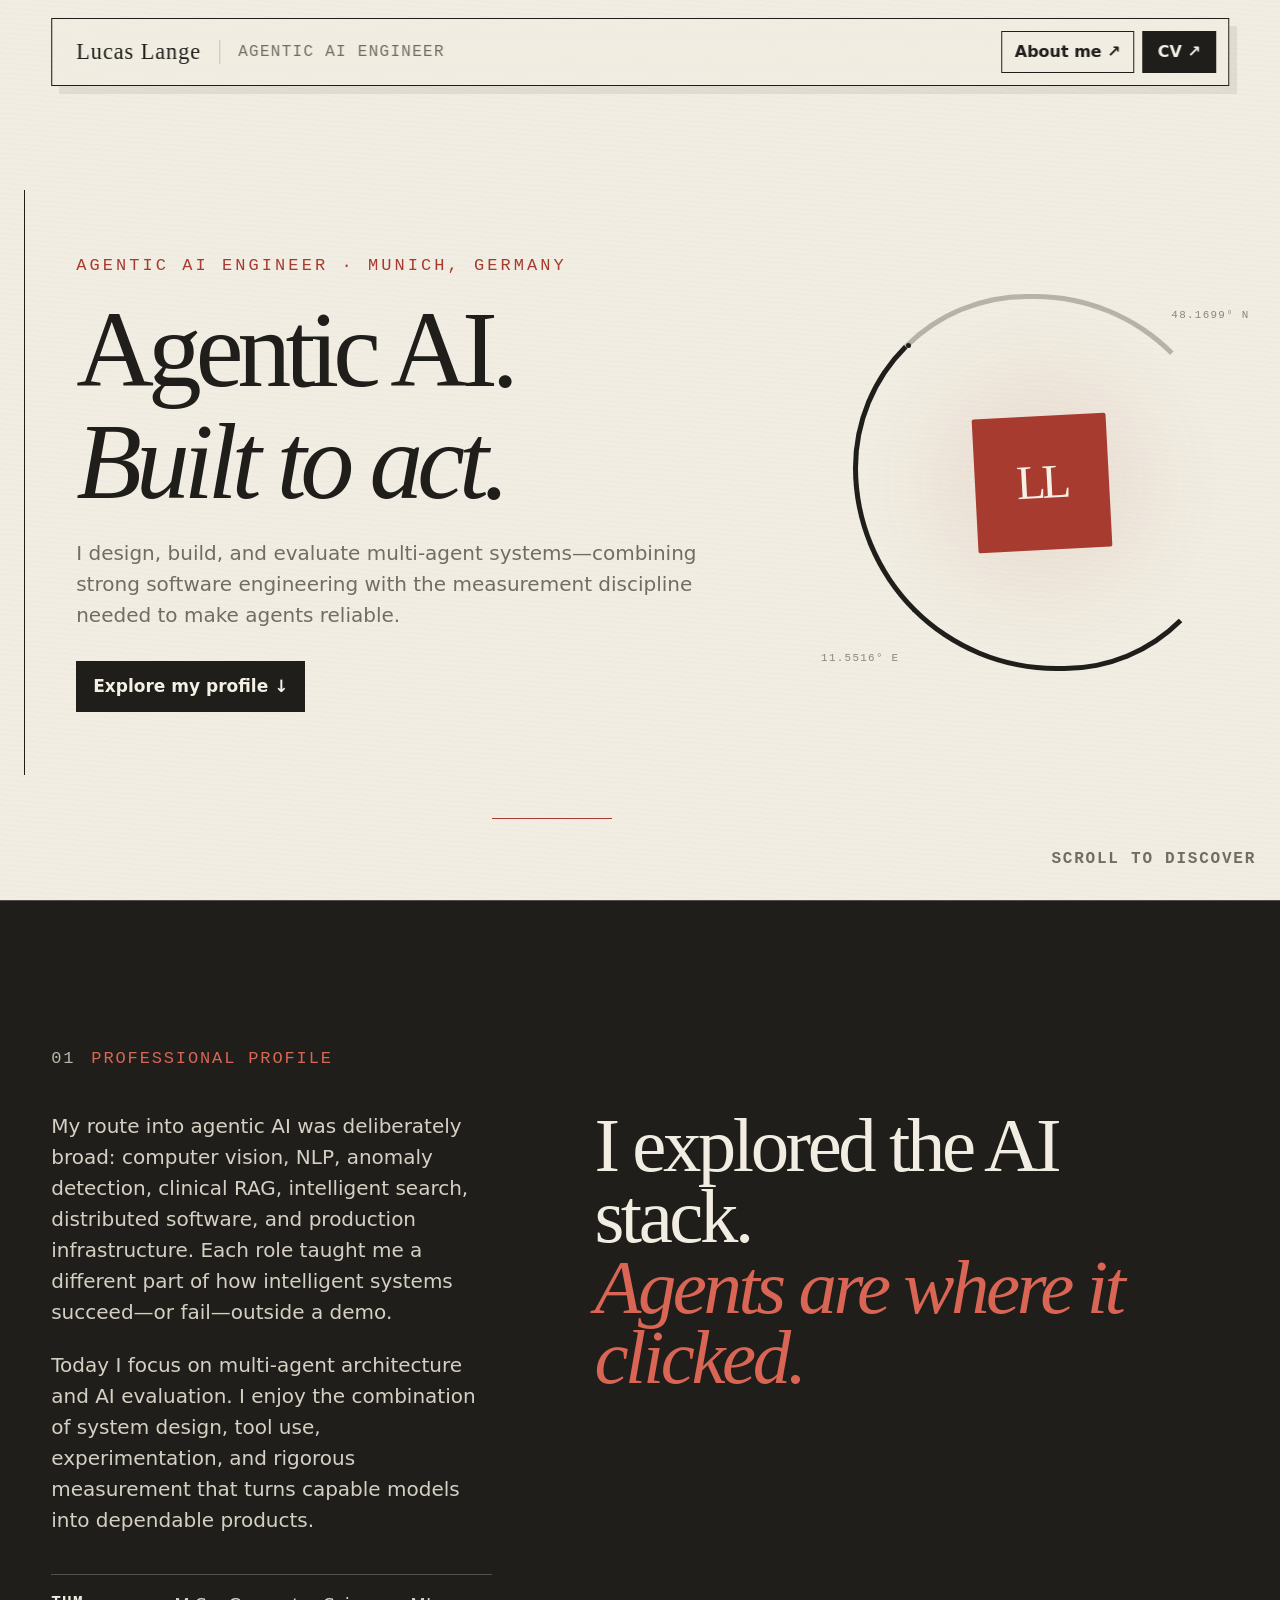
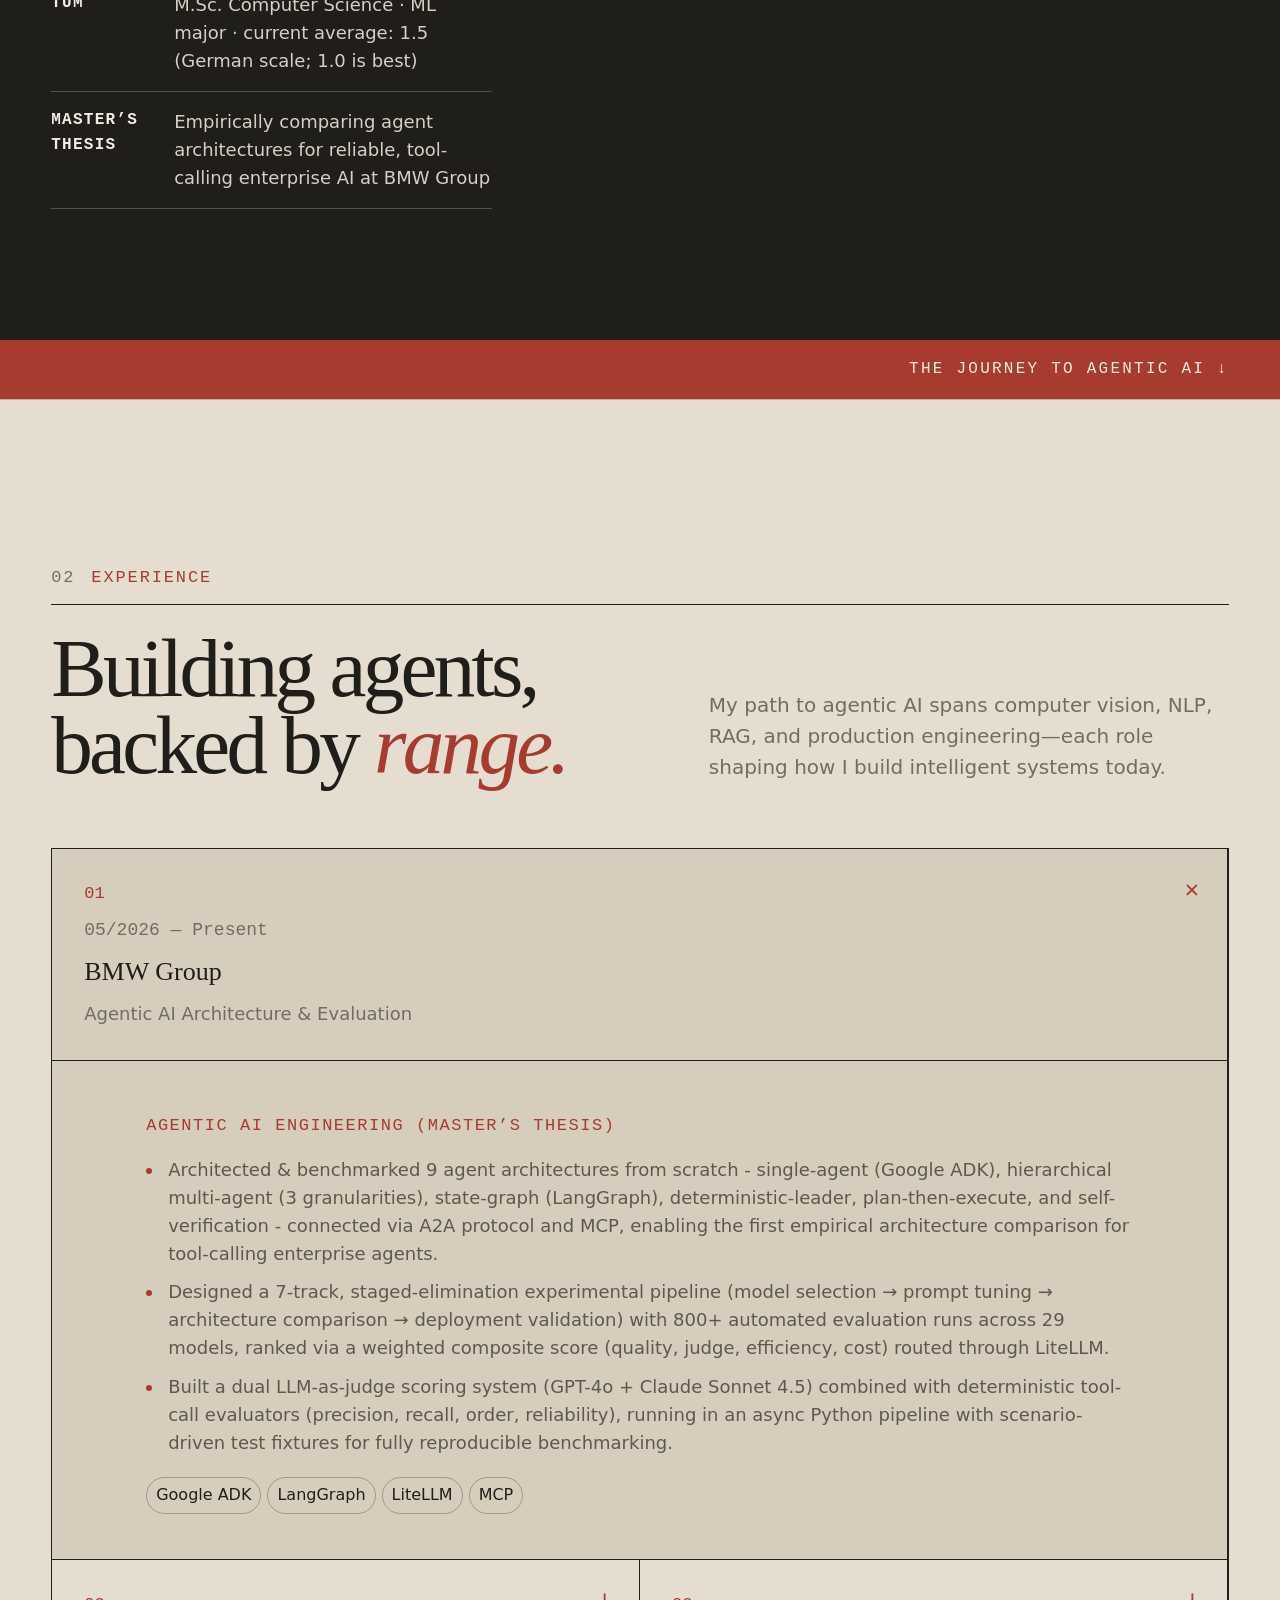
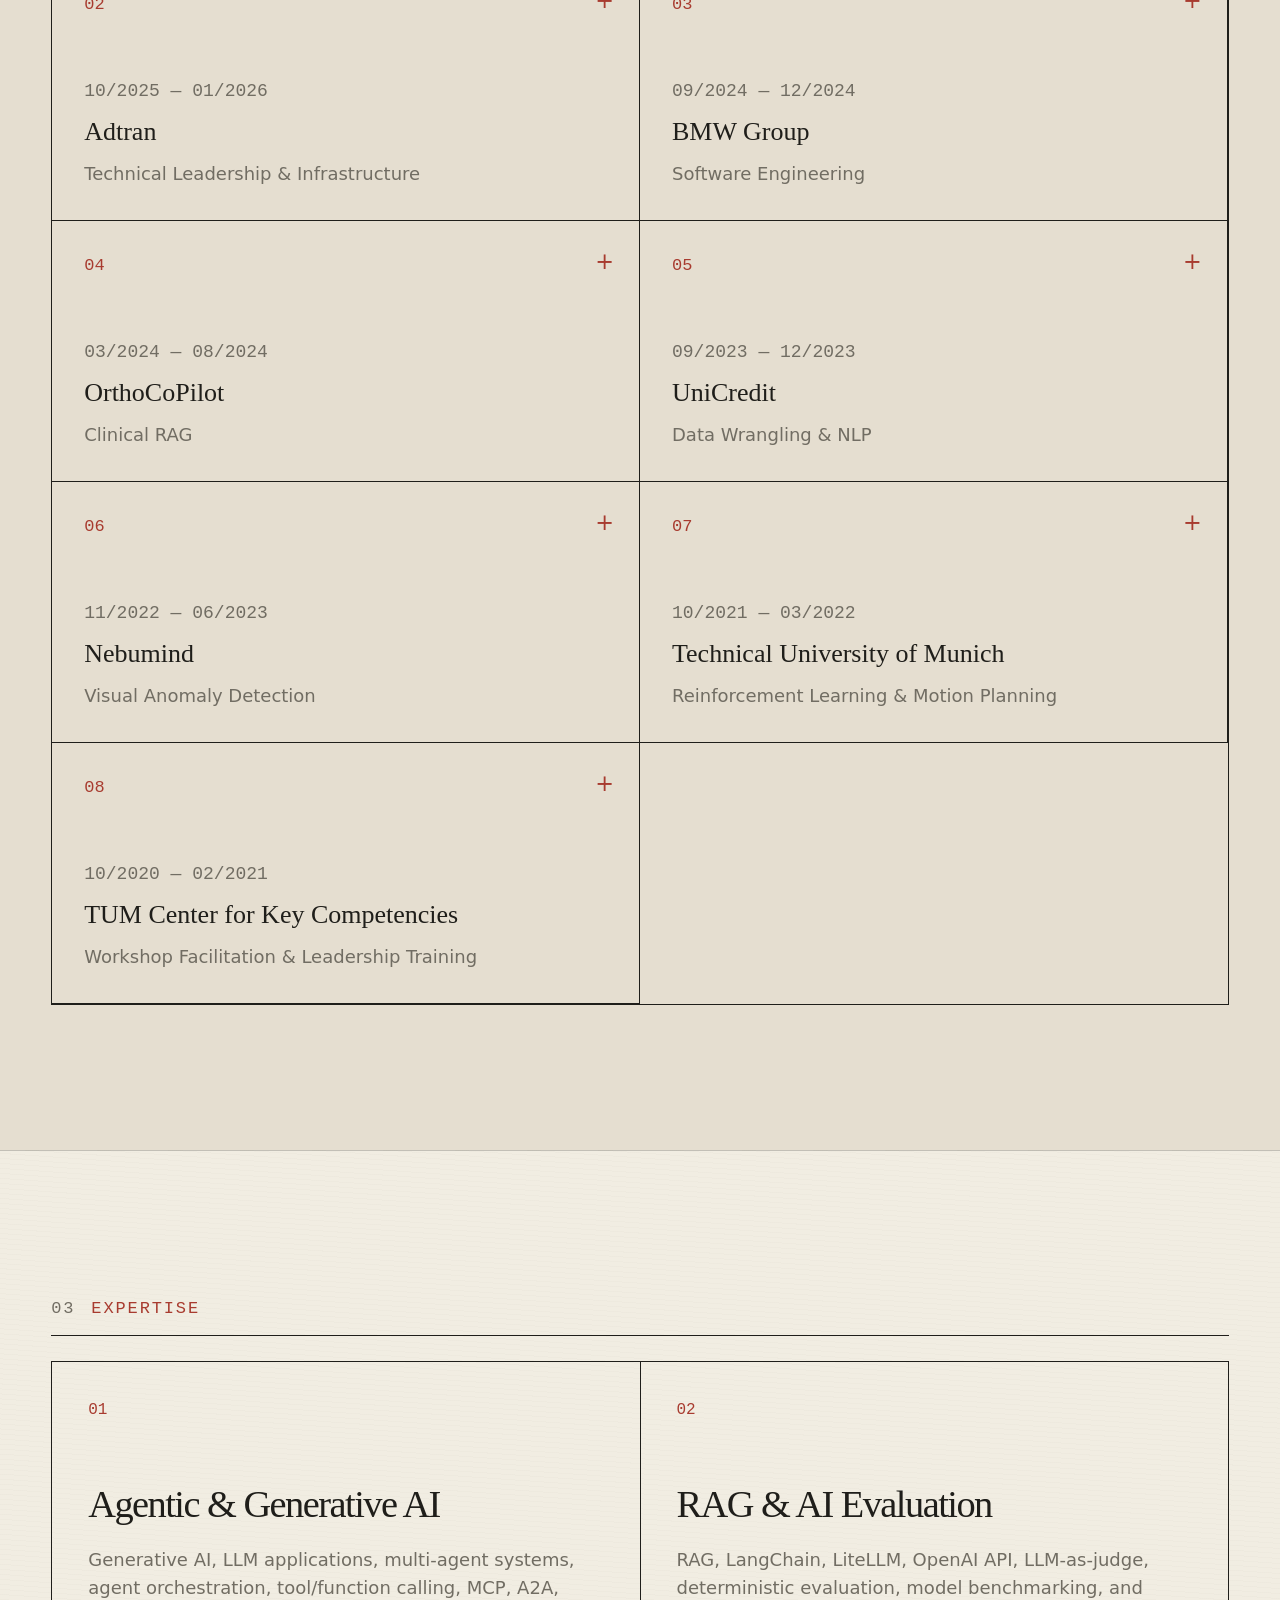
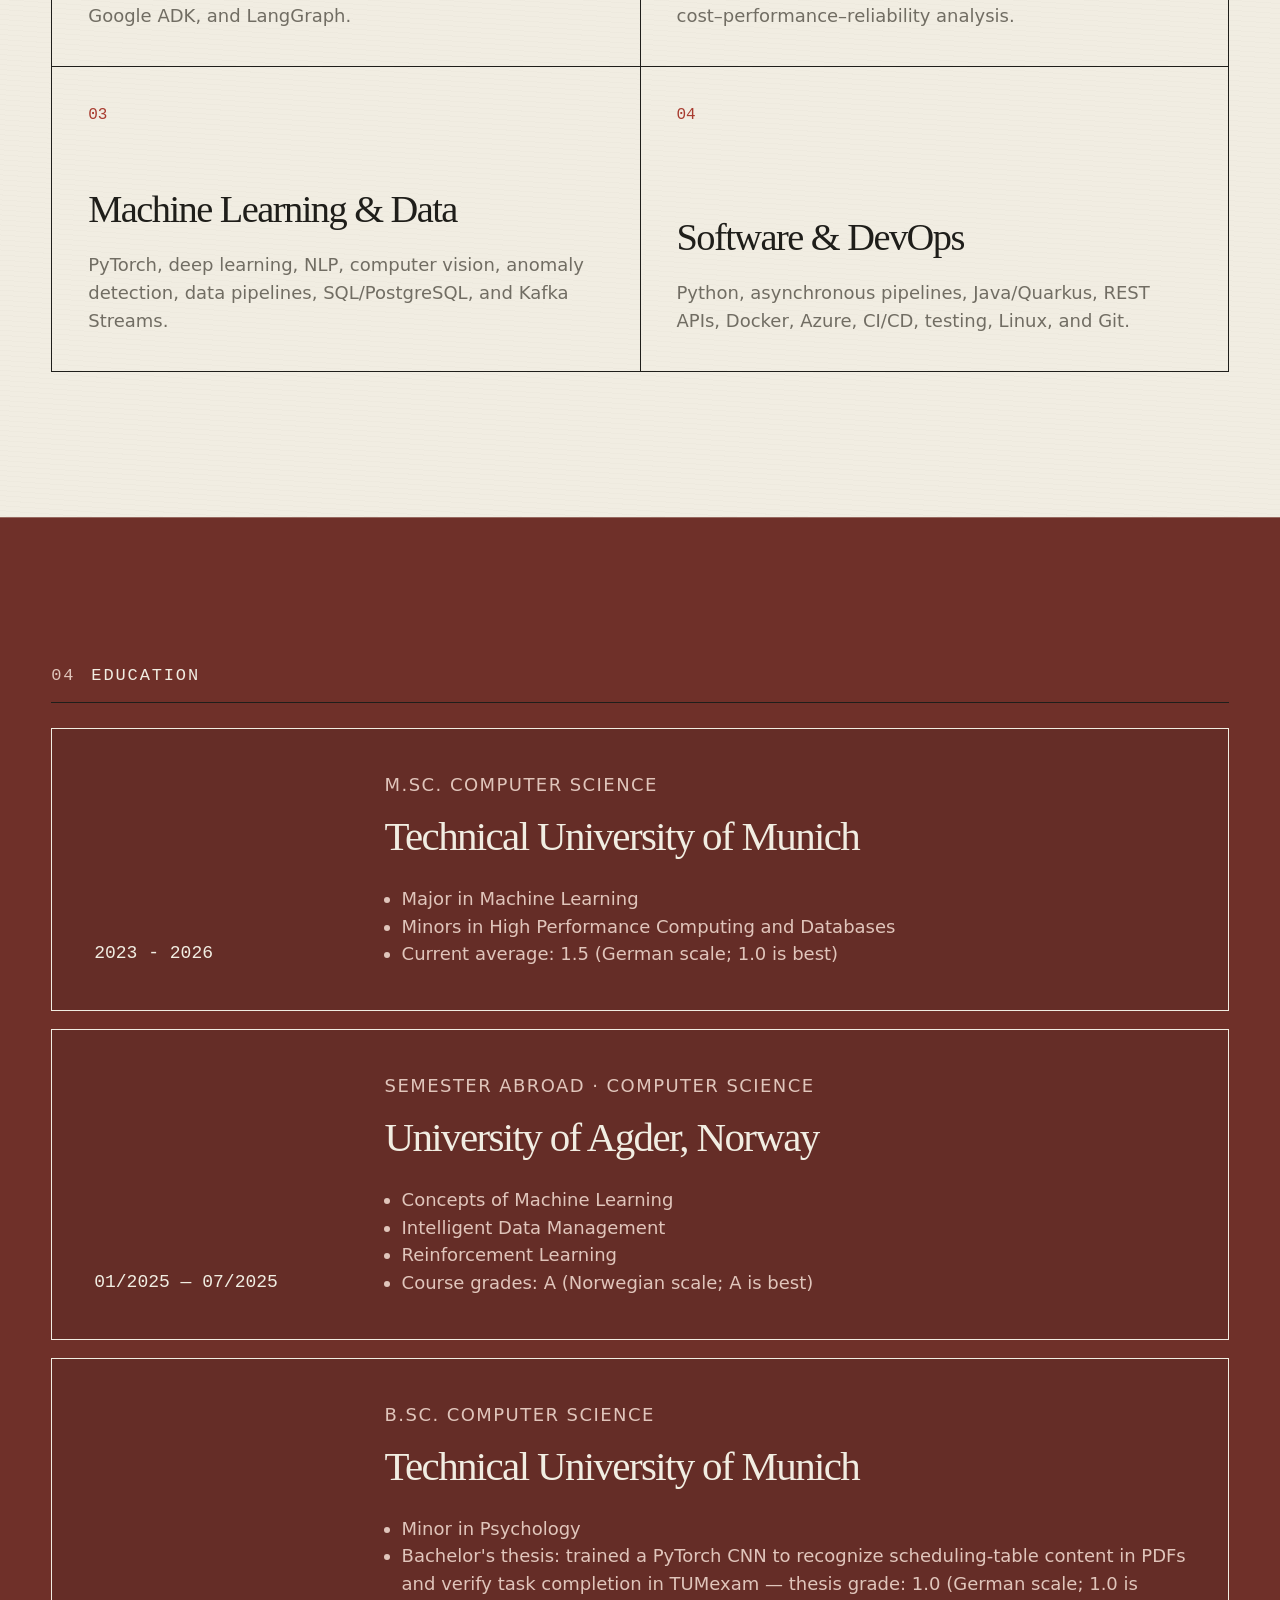
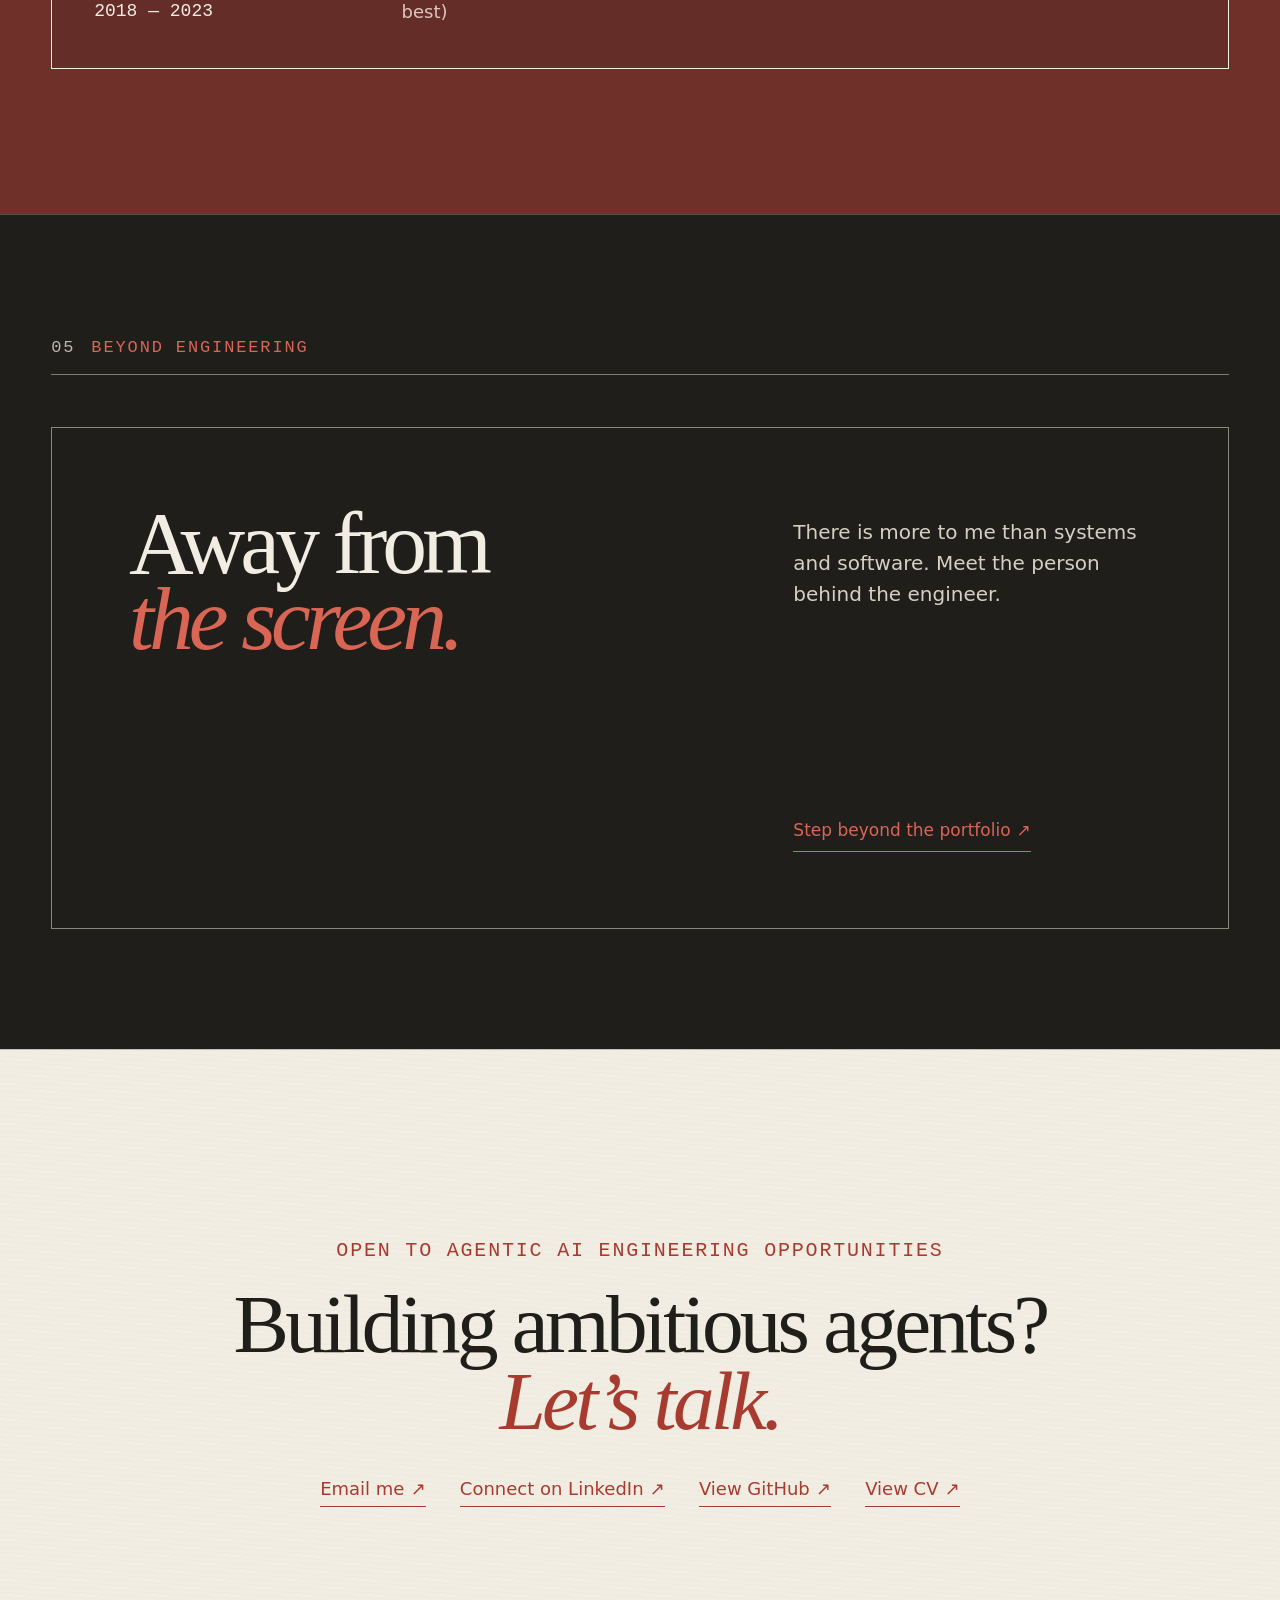
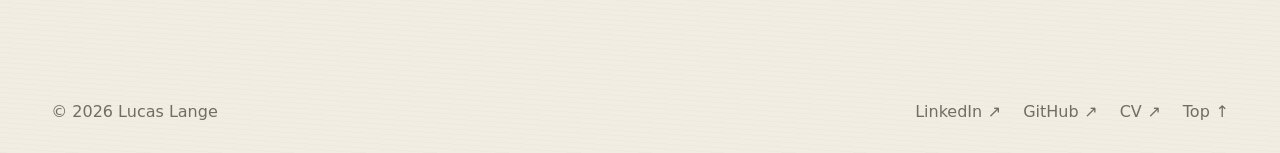
==== commit d4e54c5e: "Update CV and experience descriptions - Replace old CV with September 2026 version and update all li" ====
--- a/index.html
+++ b/index.html
@@ -18,7 +18,7 @@
     <nav aria-label="Main navigation"><a href="#experience">Experience</a><a href="#education">Education</a><a href="about.html?from=top">About me</a></nav>
     <div class="nav-actions">
       <a class="nav-about" href="about.html?from=top">About me<span class="link-arrow" aria-hidden="true">↗</span></a>
-      <a class="nav-action" href="media/LucasLange_CV_19072026.pdf" target="_blank" rel="noreferrer">CV<span class="link-arrow" aria-hidden="true">↗</span></a>
+      <a class="nav-action" href="media/LucasLange_CV_21092026.pdf" target="_blank" rel="noreferrer">CV<span class="link-arrow" aria-hidden="true">↗</span></a>
     </div>
   </header>
 
@@ -63,15 +63,15 @@
         <div class="experience-grid">
           <details class="experience-object reveal" name="roles" open>
             <summary><span class="object-number">01</span><div class="object-label"><small>05/2026 — Present</small><strong>BMW Group</strong><span>Agentic AI Architecture &amp; Evaluation</span></div><i>+</i></summary>
-            <div class="object-copy"><p class="role-title">Master’s Thesis</p><ul><li>Architected 3 agent systems from scratch—monolithic (Google ADK), hierarchical multi-agent (coordinator + specialist sub-agents), and state-graph workflow (LangGraph)—connected via A2A protocol and MCP, enabling the first empirical architecture comparison for tool-calling enterprise agents.</li><li>Designed a 7-phase experimental pipeline with 500+ automated evaluation runs across 20 models, producing statistically validated results with confidence intervals and Holm-Bonferroni significance testing, plus automated cost/performance Pareto analysis via LiteLLM routing.</li><li>Built a dual LLM-as-judge scoring system (GPT-4o + Claude) combined with deterministic tool-call evaluators (precision, recall, order, reliability), running in an async Python pipeline with scenario-driven test fixtures for fully reproducible benchmarking.</li></ul><div class="role-tags"><span>Google ADK</span><span>LangGraph</span><span>LiteLLM</span><span>MCP</span></div></div>
+            <div class="object-copy"><p class="role-title">Agentic AI Engineering (Master’s Thesis)</p><ul><li>Architected &amp; benchmarked 9 agent architectures from scratch - single-agent (Google ADK), hierarchical multi-agent (3 granularities), state-graph (LangGraph), deterministic-leader, plan-then-execute, and self-verification - connected via A2A protocol and MCP, enabling the first empirical architecture comparison for tool-calling enterprise agents.</li><li>Designed a 7-track, staged-elimination experimental pipeline (model selection → prompt tuning → architecture comparison → deployment validation) with 800+ automated evaluation runs across 29 models, ranked via a weighted composite score (quality, judge, efficiency, cost) routed through LiteLLM.</li><li>Built a dual LLM-as-judge scoring system (GPT-4o + Claude Sonnet 4.5) combined with deterministic tool-call evaluators (precision, recall, order, reliability), running in an async Python pipeline with scenario-driven test fixtures for fully reproducible benchmarking.</li></ul><div class="role-tags"><span>Google ADK</span><span>LangGraph</span><span>LiteLLM</span><span>MCP</span></div></div>
           </details>
           <details class="experience-object reveal" name="roles">
-            <summary><span class="object-number">02</span><div class="object-label"><small>10/2025 — 01/2026</small><strong>Adtran</strong><span>Team Leadership &amp; Delivery</span></div><i>+</i></summary>
-            <div class="object-copy"><p class="role-title">Meta Team Lead / DevOps Engineer</p><ul><li>Led the team’s day-to-day collaboration, facilitated recurring meetings, aligned priorities and responsibilities, and kept work moving toward shared delivery goals.</li><li>Represented the team in regular team-lead meetings and held one-on-one meetings with the project supervisor, turning feedback and decisions into clear next steps for the team.</li><li>Contributed hands-on alongside the team by owning the DevOps lifecycle (CI/CD, Docker, hosting) and implementing offline-first synchronization with conflict resolution for a fault-management platform.</li></ul><div class="role-tags"><span>Team Leadership</span><span>Facilitation</span><span>Stakeholder Alignment</span><span>DevOps</span><span>Rust</span><span>PostgreSQL</span></div></div>
+            <summary><span class="object-number">02</span><div class="object-label"><small>10/2025 — 01/2026</small><strong>Adtran</strong><span>Technical Leadership &amp; Infrastructure</span></div><i>+</i></summary>
+            <div class="object-copy"><p class="role-title">Technical Team Lead – DevOps &amp; Infrastructure</p><ul><li>Led a 3-person engineering team within a 10-developer project, setting technical priorities, reviewing PRs, and coordinating architecture and stakeholders.</li><li>Built the DevOps infrastructure from scratch, including CI/CD pipelines and Docker deployment of three containers to Adtran’s on-premises servers.</li></ul><div class="role-tags"><span>Team Leadership</span><span>Stakeholder Alignment</span><span>DevOps</span><span>CI/CD</span><span>Docker</span><span>Infrastructure</span></div></div>
           </details>
           <details class="experience-object reveal" name="roles">
             <summary><span class="object-number">03</span><div class="object-label"><small>09/2024 — 12/2024</small><strong>BMW Group</strong><span>Software Engineering</span></div><i>+</i></summary>
-            <div class="object-copy"><p class="role-title">Software Engineer Intern</p><ul><li>Developed a Python-based anomaly detection system with REST APIs, collaborating with UI designers on Figma prototypes for the frontend interface, achieving a 10% error rate reduction in production configurations.</li><li>Engineered key components of an intelligent search algorithm using Java Quarkus, Python, and Kafka Streams, while implementing CI/CD pipelines in a joint BMW-Microsoft team, contributing to a solution achieving €9M annual cost savings.</li></ul><div class="role-tags"><span>Python</span><span>Java Quarkus</span><span>Kafka</span><span>CI/CD</span></div></div>
+            <div class="object-copy"><p class="role-title">Software Engineer Intern</p><ul><li>Developed a Python-based anomaly detection system with REST APIs, collaborating with UI designers on FIGMA prototypes for the frontend interface, achieving a 10% error rate reduction in production configurations.</li><li>Engineered key components of an intelligent search algorithm using Java Quarkus, Python, and Kafka Streams, while implementing CI/CD pipelines in a joint BMW-Microsoft team, contributing to a solution achieving €9M annual cost savings.</li></ul><div class="role-tags"><span>Python</span><span>Java Quarkus</span><span>Kafka</span><span>CI/CD</span></div></div>
           </details>
           <details class="experience-object reveal" name="roles">
             <summary><span class="object-number">04</span><div class="object-label"><small>03/2024 — 08/2024</small><strong>OrthoCoPilot</strong><span>Clinical RAG</span></div><i>+</i></summary>
@@ -83,7 +83,7 @@
           </details>
           <details class="experience-object reveal" name="roles">
             <summary><span class="object-number">06</span><div class="object-label"><small>11/2022 — 06/2023</small><strong>Nebumind</strong><span>Visual Anomaly Detection</span></div><i>+</i></summary>
-            <div class="object-copy"><p class="role-title">Data Analytics &amp; Machine Learning Working Student</p><ul><li>Applied Python image-processing methods to detect anomalies during the 3D printing of metal parts, automating the analysis pipeline and building its accompanying dashboard UI.</li></ul><div class="role-tags"><span>Python</span><span>Computer vision</span><span>Image processing</span><span>Dashboard</span></div></div>
+            <div class="object-copy"><p class="role-title">Data Analytics and Machine Learning Working Student</p><ul><li>Automated an image-based anomaly detection pipeline and built the accompanying dashboard UI (Python, computer vision, dashboard).</li></ul><div class="role-tags"><span>Python</span><span>Computer vision</span><span>Image processing</span><span>Dashboard</span></div></div>
           </details>
           <details class="experience-object reveal" name="roles">
             <summary><span class="object-number">07</span><div class="object-label"><small>10/2021 — 03/2022</small><strong>Technical University of Munich</strong><span>Reinforcement Learning &amp; Motion Planning</span></div><i>+</i></summary>
@@ -133,9 +133,9 @@
       </div>
     </section>
 
-    <section class="contact section" id="contact"><div class="section-inner reveal"><p>Open to Agentic AI engineering opportunities</p><h2>Building ambitious agents?<br><em>Let’s talk.</em></h2><div class="contact-actions"><a href="mailto:lucas.lange1113@gmail.com">Email me<span class="link-arrow" aria-hidden="true">↗</span></a><a href="https://www.linkedin.com/in/lucas-lange-/" target="_blank" rel="noreferrer">Connect on LinkedIn<span class="link-arrow" aria-hidden="true">↗</span></a><a href="https://github.com/LucasLange1113" target="_blank" rel="noreferrer">View GitHub<span class="link-arrow" aria-hidden="true">↗</span></a><a href="media/LucasLange_CV_19072026.pdf" target="_blank" rel="noreferrer">View CV<span class="link-arrow" aria-hidden="true">↗</span></a></div></div></section>
+    <section class="contact section" id="contact"><div class="section-inner reveal"><p>Open to Agentic AI engineering opportunities</p><h2>Building ambitious agents?<br><em>Let’s talk.</em></h2><div class="contact-actions"><a href="mailto:lucas.lange1113@gmail.com">Email me<span class="link-arrow" aria-hidden="true">↗</span></a><a href="https://www.linkedin.com/in/lucas-lange-/" target="_blank" rel="noreferrer">Connect on LinkedIn<span class="link-arrow" aria-hidden="true">↗</span></a><a href="https://github.com/LucasLange1113" target="_blank" rel="noreferrer">View GitHub<span class="link-arrow" aria-hidden="true">↗</span></a><a href="media/LucasLange_CV_21092026.pdf" target="_blank" rel="noreferrer">View CV<span class="link-arrow" aria-hidden="true">↗</span></a></div></div></section>
   </main>
 
-  <footer class="footer frame"><p>© <span data-year></span> Lucas Lange</p><div><a href="https://www.linkedin.com/in/lucas-lange-/" target="_blank" rel="noreferrer">LinkedIn<span class="link-arrow" aria-hidden="true">↗</span></a><a href="https://github.com/LucasLange1113" target="_blank" rel="noreferrer">GitHub<span class="link-arrow" aria-hidden="true">↗</span></a><a href="media/LucasLange_CV_19072026.pdf" target="_blank" rel="noreferrer">CV<span class="link-arrow" aria-hidden="true">↗</span></a><a href="#top">Top<span class="link-arrow" aria-hidden="true">↑</span></a></div></footer>
+  <footer class="footer frame"><p>© <span data-year></span> Lucas Lange</p><div><a href="https://www.linkedin.com/in/lucas-lange-/" target="_blank" rel="noreferrer">LinkedIn<span class="link-arrow" aria-hidden="true">↗</span></a><a href="https://github.com/LucasLange1113" target="_blank" rel="noreferrer">GitHub<span class="link-arrow" aria-hidden="true">↗</span></a><a href="media/LucasLange_CV_21092026.pdf" target="_blank" rel="noreferrer">CV<span class="link-arrow" aria-hidden="true">↗</span></a><a href="#top">Top<span class="link-arrow" aria-hidden="true">↑</span></a></div></footer>
 </body>
 </html>
